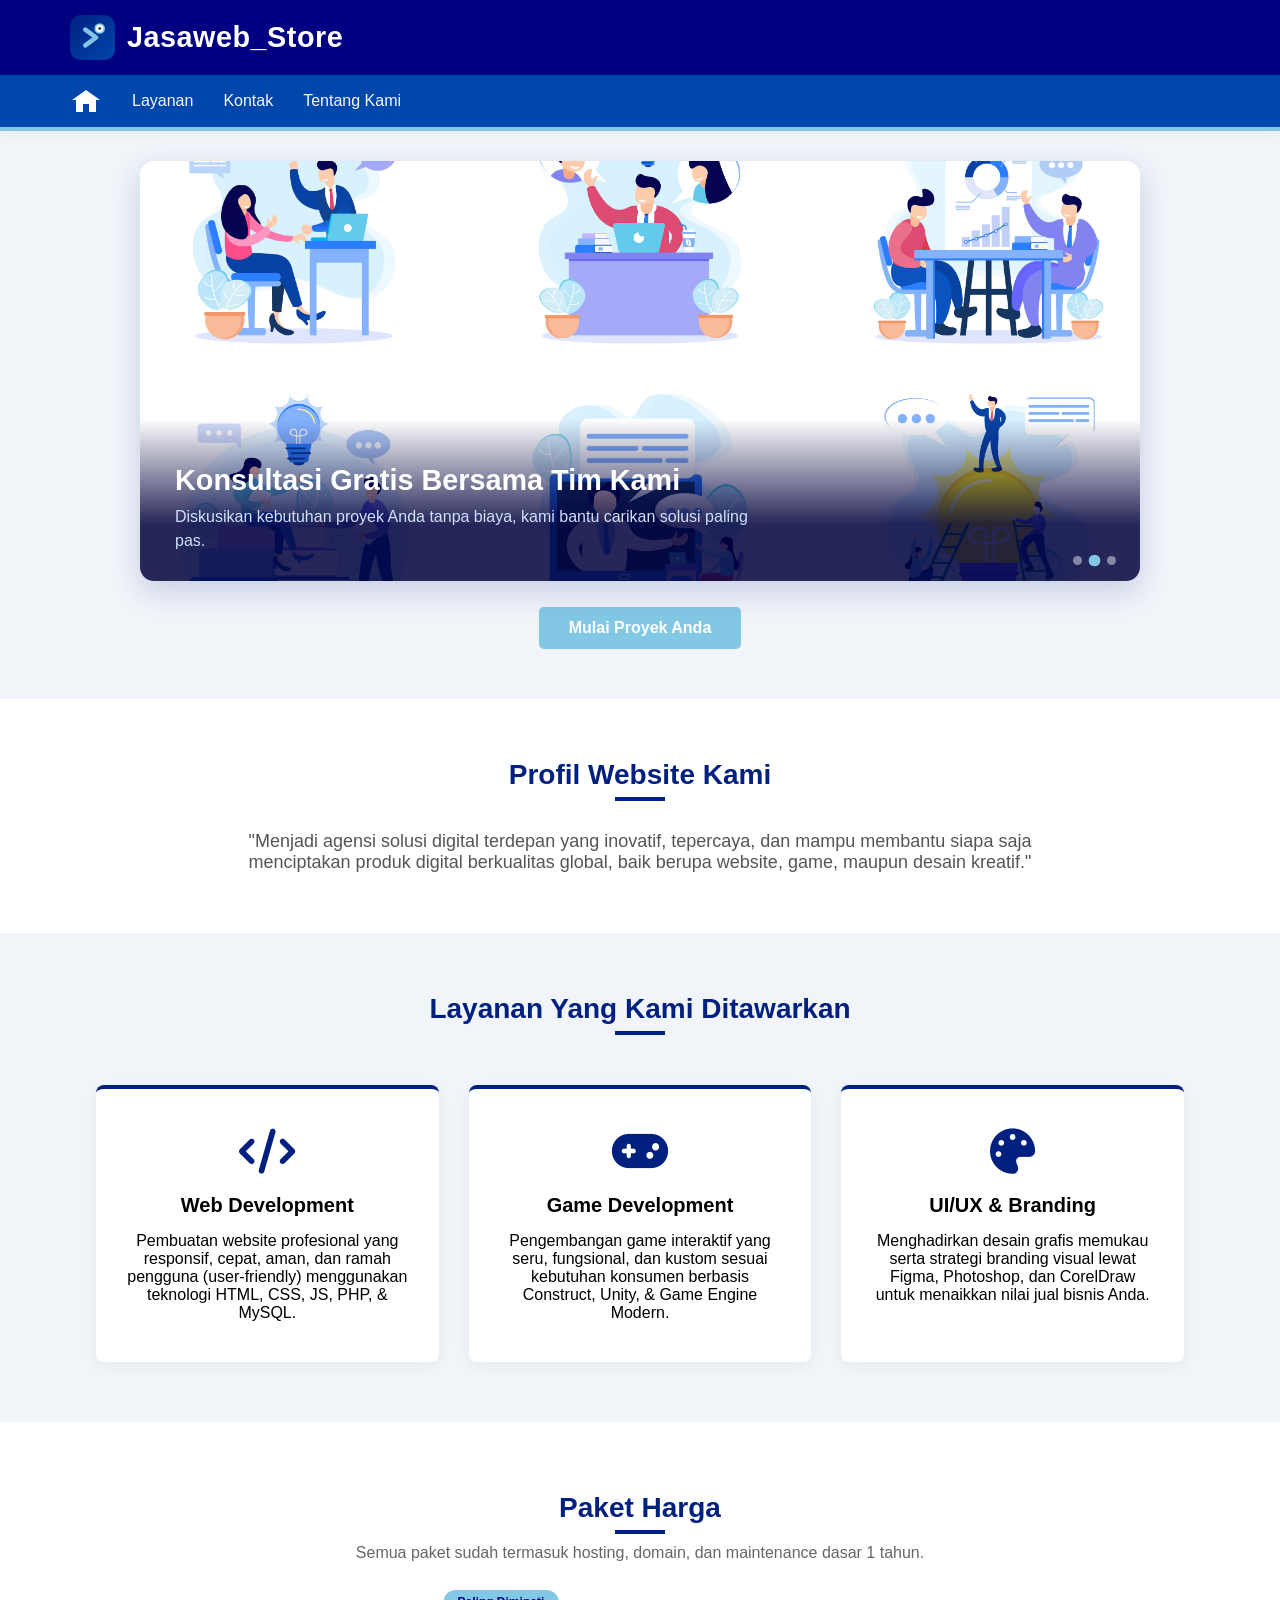
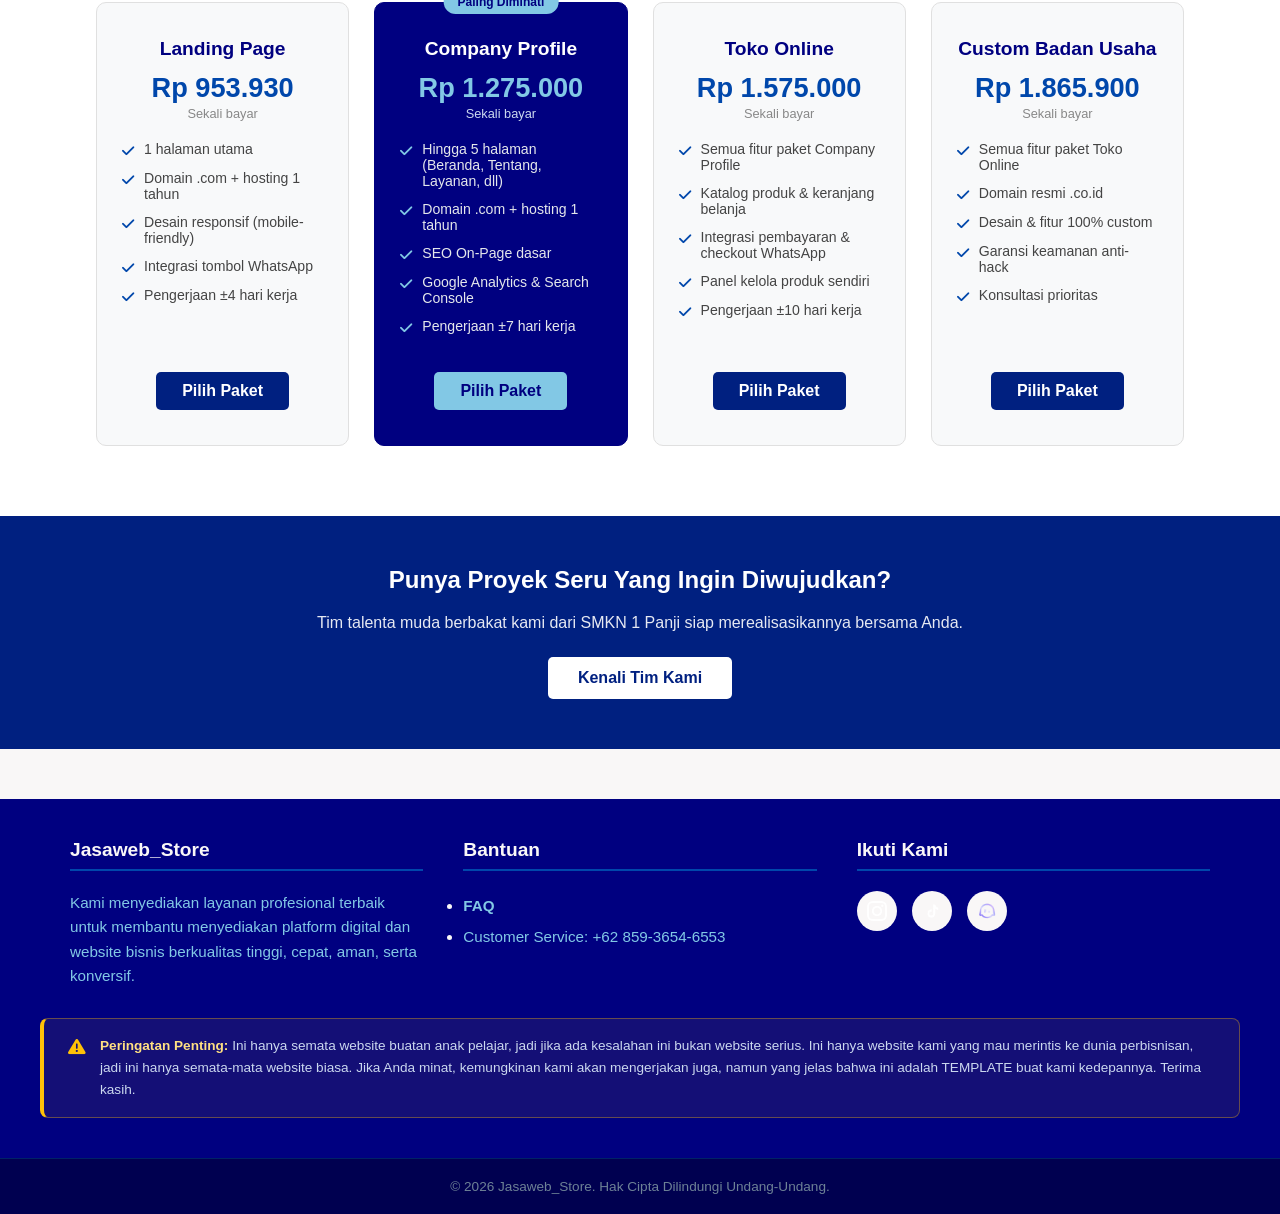
==== index.html @ 7215a92d "Update index.html" ====
<!DOCTYPE html>
<html lang="id">
<head>
    <meta charset="UTF-8">
    <meta name="viewport" content="width=device-width, initial-scale=1.0">
    <title>Jasaweb_Store - Solusi Digital Terdepan</title>
    <!-- Menggunakan Font Awesome untuk Icon Teknologi -->
    <link rel="stylesheet" href="https://cdnjs.cloudflare.com/ajax/libs/font-awesome/6.4.0/css/all.min.css">
    <link rel="stylesheet" href="style.css">
</head>

<body>

    <!-- Header & Navigasi -->
    <header>
      <nav class="navbar">
        <!-- Baris Atas: Logo dan Nama Brand -->
        <div class="brand">
            <!-- Ganti src sesuai dengan folder/nama file logomu, contoh: img/logo.png -->
            <img src="img/jasaweb_store_icon.svg" alt="Logo" class="brand-img">
            <span class="brand-title">Jasaweb_Store</span>
        </div>

        <!-- Baris Bawah: Menu Navigasi yang Bisa Dipencet -->
        <div class="nav-menu">
            <div class="nav-menu-container">
                <!-- Tombol Beranda Berbentuk Rumah (Bisa Diklik) -->
                <a href="index.html" class="home-logo" title="Beranda">
                    <div class="house-roof"></div>
                    <div class="house-body"></div>
                </a>
                
                <!-- Link Menu Navigasi -->
                <a href="layanan.html" class="nav-link">Layanan</a>
                <a href="kontak.html" class="nav-link">Kontak</a>
                <a href="tentang_kami.html" class="nav-link">Tentang Kami</a>
            </div>
        </div>
    </nav>
    </header>

    <!-- Hero Section: Slider Crossfade -->
    <section class="hs-section">
        <div class="hs-slider">
            <div class="hs-track">

                <div class="hs-slide active">
                    <img class="hs-illustration" src="img/website.png" alt="Ilustrasi Website Development" style="object-fit: cover;">
                    <div class="hs-caption">
                        <h1>Website Profesional & Kredibel</h1>
                        <p>Dibangun dengan HTML, CSS, JavaScript, PHP, dan MySQL — cepat, aman, dan siap bersaing.</p>
                    </div>
                </div>

                <div class="hs-slide">
                    <img class="hs-illustration" src="img/konsultan.png" alt="Ilustrasi website Development" style="object-fit: cover;">
                    <div class="hs-caption">
                        <h1>Konsultasi Gratis Bersama Tim Kami</h1>
                        <p>Diskusikan kebutuhan proyek Anda tanpa biaya, kami bantu carikan solusi paling pas.</p>
                    </div>
                </div>

                <div class="hs-slide">
                    <img class="hs-illustration" src="img/report.png" alt="Ilustrasi website Development" style="object-fit: cover;">
                    <div class="hs-caption">
                        <h1>Optimasi SEO & Tracking Pengunjung</h1>
                        <p>Website Anda lebih mudah ditemukan di Google, sekaligus terpantau lewat Google Analytics.</p>
                    </div>
                </div>

            </div>

            <div class="hs-dots">
                <span class="hs-dot active"></span>
                <span class="hs-dot"></span>
                <span class="hs-dot"></span>
            </div>
        </div>

        <a href="kontak.html" class="btn hs-cta">Mulai Proyek Anda</a>
    </section>

    <!-- Profil Singkat / Visi -->
    <section class="intro">
        <div class="container">
            <h2 class="section-title">Profil Website Kami</h2>
            <p style="max-width: 800px; margin: 0 auto; font-size: 18px; color: #555;">
                "Menjadi agensi solusi digital terdepan yang inovatif, tepercaya, dan mampu membantu siapa saja menciptakan produk digital berkualitas global, baik berupa website, game, maupun desain kreatif."
            </p>
        </div>
    </section>

    <!-- Layanan Kami -->
    <section class="services">
        <div class="container">
            <center><h2 class="section-title">Layanan Yang Kami Ditawarkan</h2></center>
            <div class="services-grid">
                <!-- Jasa Web -->
                <div class="service-card">
                    <i class="fa-solid fa-code"></i>
                    <h3>Web Development</h3>
                    <p>Pembuatan website profesional yang responsif, cepat, aman, dan ramah pengguna (user-friendly) menggunakan teknologi HTML, CSS, JS, PHP, & MySQL.</p>
                </div>
                <!-- Jasa Game -->
                <div class="service-card">
                    <i class="fa-solid fa-gamepad"></i>
                    <h3>Game Development</h3>
                    <p>Pengembangan game interaktif yang seru, fungsional, dan kustom sesuai kebutuhan konsumen berbasis Construct, Unity, & Game Engine Modern.</p>
                </div>
                <!-- Jasa Desain -->
                <div class="service-card">
                    <i class="fa-solid fa-palette"></i>
                    <h3>UI/UX & Branding</h3>
                    <p>Menghadirkan desain grafis memukau serta strategi branding visual lewat Figma, Photoshop, dan CorelDraw untuk menaikkan nilai jual bisnis Anda.</p>
                </div>
            </div>
        </div>
    </section>

    <!-- Paket Harga -->
    <section class="harga">
        <div class="container">
            <center><h2 class="section-title">Paket Harga</h2></center>
            <p class="harga-subtitle">Semua paket sudah termasuk hosting, domain, dan maintenance dasar 1 tahun.</p>

            <div class="harga-grid">

                <div class="harga-card">
                    <h3>Landing Page</h3>
                    <p class="harga-angka">Rp 953.930</p>
                    <p class="harga-ket">Sekali bayar</p>
                    <ul class="harga-fitur">
                        <li><i class="fa-solid fa-check"></i> 1 halaman utama</li>
                        <li><i class="fa-solid fa-check"></i> Domain .com + hosting 1 tahun</li>
                        <li><i class="fa-solid fa-check"></i> Desain responsif (mobile-friendly)</li>
                        <li><i class="fa-solid fa-check"></i> Integrasi tombol WhatsApp</li>
                        <li><i class="fa-solid fa-check"></i> Pengerjaan ±4 hari kerja</li>
                    </ul>
                    <a href="kontak.html" class="btn harga-btn">Pilih Paket</a>
                </div>

                <div class="harga-card harga-populer">
                    <span class="harga-badge">Paling Diminati</span>
                    <h3>Company Profile</h3>
                    <p class="harga-angka">Rp 1.275.000</p>
                    <p class="harga-ket">Sekali bayar</p>
                    <ul class="harga-fitur">
                        <li><i class="fa-solid fa-check"></i> Hingga 5 halaman (Beranda, Tentang, Layanan, dll)</li>
                        <li><i class="fa-solid fa-check"></i> Domain .com + hosting 1 tahun</li>
                        <li><i class="fa-solid fa-check"></i> SEO On-Page dasar</li>
                        <li><i class="fa-solid fa-check"></i> Google Analytics & Search Console</li>
                        <li><i class="fa-solid fa-check"></i> Pengerjaan ±7 hari kerja</li>
                    </ul>
                    <a href="kontak.html" class="btn harga-btn">Pilih Paket</a>
                </div>

                <div class="harga-card">
                    <h3>Toko Online</h3>
                    <p class="harga-angka">Rp 1.575.000</p>
                    <p class="harga-ket">Sekali bayar</p>
                    <ul class="harga-fitur">
                        <li><i class="fa-solid fa-check"></i> Semua fitur paket Company Profile</li>
                        <li><i class="fa-solid fa-check"></i> Katalog produk & keranjang belanja</li>
                        <li><i class="fa-solid fa-check"></i> Integrasi pembayaran & checkout WhatsApp</li>
                        <li><i class="fa-solid fa-check"></i> Panel kelola produk sendiri</li>
                        <li><i class="fa-solid fa-check"></i> Pengerjaan ±10 hari kerja</li>
                    </ul>
                    <a href="kontak.html" class="btn harga-btn">Pilih Paket</a>
                </div>

                <div class="harga-card">
                    <h3>Custom Badan Usaha</h3>
                    <p class="harga-angka">Rp 1.865.900</p>
                    <p class="harga-ket">Sekali bayar</p>
                    <ul class="harga-fitur">
                        <li><i class="fa-solid fa-check"></i> Semua fitur paket Toko Online</li>
                        <li><i class="fa-solid fa-check"></i> Domain resmi .co.id</li>
                        <li><i class="fa-solid fa-check"></i> Desain & fitur 100% custom</li>
                        <li><i class="fa-solid fa-check"></i> Garansi keamanan anti-hack</li>
                        <li><i class="fa-solid fa-check"></i> Konsultasi prioritas</li>
                    </ul>
                    <a href="kontak.html" class="btn harga-btn">Pilih Paket</a>
                </div>

            </div>
        </div>
    </section>

    <!-- CTA Section -->
    <section class="cta">
        <div class="container">
            <h2>Punya Proyek Seru Yang Ingin Diwujudkan?</h2>
            <p style="margin-bottom: 25px; opacity: 0.9;">Tim talenta muda berbakat kami dari SMKN 1 Panji siap merealisasikannya bersama Anda.</p>
            <a href="tentang_kami.html" class="btn">Kenali Tim Kami</a>
        </div>
    </section>

    <!-- Footer -->
    <footer id="kontak">
            <div class="footer-container">
                <div class="footer-box">
                    <h3>Jasaweb_Store</h3>
                    <p class="footer-desc">
                        Kami menyediakan layanan profesional terbaik untuk membantu menyediakan platform digital dan website bisnis berkualitas tinggi, cepat, aman, serta konversif.
                    </p>
                </div>

                <div class="footer-box">
                    <h3>Bantuan</h3>
                    <ul class="footer-links">
                        <li><a href="faq.html"><b>FAQ</b></a></li>
                        <li><a href="https://wa.me/6285936546553">Customer Service: +62 859-3654-6553</a></li>
                    </ul>
                </div>

                <div class="footer-box">
                    <h3>Ikuti Kami</h3>
                    <div class="footer-socials">
                        <a href="https://www.instagram.com/arista.maulana311/" target="_blank" rel="noopener" class="social-icon instagram"><img src="img/instagram.png" width="20" alt="Instagram"></a>
                        <a href="https://www.tiktok.com/@arista.032" target="_blank" rel="noopener" class="social-icon tiktok"><img src="img/tiktok.png" width="20" alt="TikTok"></a>
                        <a href="https://polybuzz.ai/su/XV21kIvupog" target="_blank" rel="noopener" class="social-icon pollybuzz"><img src="img/pollybuzz.png" width="20" alt="PollyBuzz"></a>
                    </div>
                </div>
            </div>

            <div class="disclaimer-box">
                <i class="fa-solid fa-triangle-exclamation"></i>
                <p><strong>Peringatan Penting:</strong> Ini hanya semata website buatan anak pelajar, jadi jika ada kesalahan ini bukan website serius. Ini hanya website kami yang mau merintis ke dunia perbisnisan, jadi ini hanya semata-mata website biasa. Jika Anda minat, kemungkinan kami akan mengerjakan juga, namun yang jelas bahwa ini adalah TEMPLATE buat kami kedepannya. Terima kasih.</p>
            </div>
 
            <div class="footer-bottom">
                <p>&copy; 2026 Jasaweb_Store. Hak Cipta Dilindungi Undang-Undang.</p>
            </div>
    </footer>

    <script>
        // Hero slider crossfade otomatis
        const hsSlides = document.querySelectorAll('.hs-slide');
        const hsDots = document.querySelectorAll('.hs-dot');
        let hsCurrent = 0;
        const hsInterval = 4000;
 
        function hsGoTo(index) {
            hsSlides[hsCurrent].classList.remove('active');
            hsDots[hsCurrent].classList.remove('active');
            hsCurrent = index;
            hsSlides[hsCurrent].classList.add('active');
            hsDots[hsCurrent].classList.add('active');
        }
 
        function hsNext() {
            const next = (hsCurrent + 1) % hsSlides.length;
            hsGoTo(next);
        }
 
        if (hsSlides.length > 0) {
            setInterval(hsNext, hsInterval);
 
            hsDots.forEach((dot, i) => {
                dot.addEventListener('click', () => hsGoTo(i));
            });
        }
    </script>
 
</body>
</html>
---- style.css ----
.hero {
              background: linear-gradient(135deg, #002080 0%, #0040ff 100%);
              color: white;
              padding: 100px 0;
              text-align: center;
          }

/* =============================
   HERO SLIDER CROSSFADE (index.html)
   ============================= */

.hs-section {
    background-color: #f1f4f9;
    padding: 30px 20px 50px 20px;
    text-align: center;
}

.hs-slider {
    position: relative;
    max-width: 1000px;
    margin: 0 auto;
    border-radius: 14px;
    overflow: hidden;
    box-shadow: 0 10px 30px rgba(0, 32, 128, 0.18);
}

.hs-track {
    position: relative;
    width: 100%;
    height: 420px;
}

.hs-slide {
    position: absolute;
    top: 0; left: 0;
    width: 100%; height: 100%;
    opacity: 0;
    transition: opacity 0.9s ease-in-out;
}

.hs-slide.active {
    opacity: 1;
    z-index: 2;
}

.hs-illustration {
    width: 100%;
    height: 100%;
    display: block;
}

.hs-caption {
    position: absolute;
    bottom: 0; left: 0;
    width: 100%;
    box-sizing: border-box;
    padding: 45px 35px 28px 35px;
    text-align: left;
    background: linear-gradient(transparent, rgba(0, 0, 60, 0.85) 65%);
}

.hs-caption h1,
.hs-caption .hs-title {
    font-size: 1.8rem;
    color: #ffffff;
    margin-bottom: 8px;
    font-weight: 700;
}

.hs-caption p {
    font-size: 1rem;
    color: #cfe0fb;
    max-width: 600px;
    line-height: 1.5;
}

.hs-dots {
    position: absolute;
    bottom: 16px;
    right: 24px;
    display: flex;
    gap: 8px;
    z-index: 3;
}

.hs-dot {
    width: 9px;
    height: 9px;
    border-radius: 50%;
    background: rgba(255,255,255,0.45);
    transition: background 0.3s ease, transform 0.3s ease;
}

.hs-dot.active {
    background: #82C8E5;
    transform: scale(1.3);
}

.hs-cta {
    display: inline-block;
    margin-top: 26px;
}

@media (max-width: 700px) {
    .hs-track { height: 340px; }
    .hs-caption h1 { font-size: 1.4rem; }
    .hs-caption p { font-size: 0.88rem; }
}

          .hero-content {
              width: 70%;
              margin: auto;
          }

          .hero h1 {
              font-size: 42px;
              margin-bottom: 20px;
          }

          .hero p {
              font-size: 18px;
              margin-bottom: 30px;
              opacity: 0.9;
          }

          .btn {
              display: inline-block;
              background-color: #82C8E5;
              color: #ffffff;
              padding: 12px 30px;
              text-decoration: none;
              font-weight: bold;
              border-radius: 5px;
              transition: transform 0.3s, background-color 0.3s;
          }

          .btn:hover {
              transform: translateY(-3px);
              background-color: #002080;
          }

          .intro {
              padding: 60px 0;
              text-align: center;
              background-color: white;
          }

          .container {
              width: 85%;
              margin: auto;
          }

          .section-title {
              font-size: 28px;
              color: #002080;
              margin-bottom: 40px;
              position: relative;
              display: inline-block;
          }

          .section-title::after {
              content: '';
              width: 50px;
              height: 4px;
              background-color: #002080;
              position: absolute;
              bottom: -10px;
              left: 50%;
              transform: translateX(-50%);
          }

          /* Services Section */
          .services {
              padding: 60px 0;
              background-color: #f1f4f9;
          }

          .services-grid {
              display: grid;
              grid-template-columns: repeat(auto-fit, minmax(280px, 1fr));
              gap: 30px;
              margin-top: 20px;
          }

          .service-card {
              background: white;
              padding: 40px 30px;
              border-radius: 8px;
              text-align: center;
              box-shadow: 0 4px 15px rgba(0,0,0,0.05);
              transition: transform 0.3s;
              border-top: 4px solid #002080;
          }

          .service-card:hover {
              transform: translateY(-10px);
          }

          .service-card i {
              font-size: 45px;
              color: #002080;
              margin-bottom: 20px;
          }

          .service-card h3 {
              margin-bottom: 15px;
              font-size: 20px;
          }

          /* CTA Section */
          .cta {
              background-color: #002080;
              color: white;
              padding: 50px 0;
              text-align: center;
          }

          .cta h2 {
              margin-bottom: 20px;
          }

          .cta .btn {
              background-color: white;
              color: #002080;
          }

          .cta .btn:hover {
              background-color: #f1f4f9;
          }






















* {
  margin: 0;
  padding: 0;
  box-sizing: border-box;
  font-family: 'Segoe UI', Tahoma, Geneva, Verdana, sans-serif;
}

body {
  background-color: #F9F7F7; 
  min-height: 100vh;
}

.navbar {
  display: flex;
  flex-direction: column; 
  background-color: #000080; /* UBAH: Jadi Navy Blue */
  box-shadow: 0 2px 10px rgba(0, 0, 0, 0.05);
  position: sticky;
  top: 0;
  z-index: 1000;
  width: 100%;
}

.brand {
  display: flex;
  align-items: center;
  gap: 12px;
  max-width: 1200px;              
  width: 100%;
  margin: 0 auto;                
  padding: 15px 30px;            
}

.brand-img {
  width: 45px;
  height: 45px;
  object-fit: cover;
  border-radius: 8px;
}

.brand-title {
  font-size: 1.8rem;
  color: white;
  font-weight: 700;
  letter-spacing: 0.5px;
}

.nav-menu {
  background-color: #0047AB; /* UBAH: Jadi Royal Blue */
  display: flex;
  align-items: center;
  border-bottom: 4px solid #82C8E5; /* UBAH: Jadi Sky Blue */
  width: 100%;
}

.nav-menu-container {
  display: flex;
  align-items: center;
  gap: 30px;
  max-width: 1200px;   
  width: 100%;
  margin: 0 auto;      
  padding: 10px 30px;
}

.nav-link {
  text-decoration: none;
  color: #F9F7F7;
  font-weight: 500;
  font-size: 1rem;
  transition: transform 0.2s ease;
}

.nav-link:hover {
  transform: scale(1.1);
}

.home-logo {
  display: flex;
  flex-direction: column;
  align-items: center;
  justify-content: center;
  width: 32px;
  height: 32px;
  text-decoration: none;
  transition: transform 0.2s ease;
}

.home-logo:hover {
  transform: scale(1.1);
}

.house-roof {
  width: 0;
  height: 0;
  border-left: 14px solid transparent;
  border-right: 14px solid transparent;
  border-bottom: 10px solid white;
  transition: border-bottom-color 0.3s ease;
}

.house-body {
  width: 20px;
  height: 12px;
  background-color: white;
  position: relative;
  transition: background-color 0.3s ease;
}

.house-body::after {
  content: "";
  position: absolute;
  bottom: 0;
  left: 7px;
  width: 6px;
  height: 8px;
  background-color: #0047AB; /* UBAH: Menyesuaikan warna menu background */
}

footer {
  background-color: #000080; /* UBAH: Jadi Navy Blue */
  color: #F9F7F7;
  padding: 40px 0 0 0;
  margin-top: 50px; 
  width: 100%;
}

.footer-container {
  max-width: 1200px;
  margin: 0 auto;
  padding: 0 30px;
  display: flex;
  flex-wrap: wrap; 
  gap: 40px;
  justify-content: space-between;
}

.footer-box {
  flex: 1;
  min-width: 250px;
}

.footer-box h3 {
  font-size: 1.2rem;
  margin-bottom: 20px;
  color: #F9F7F7;
  border-bottom: 2px solid #0047AB; /* UBAH: Jadi Royal Blue */
  padding-bottom: 8px;
}

.footer-desc {
  font-size: 0.95rem;
  color: #82C8E5; /* UBAH: Jadi Sky Blue agar cerah di atas background gelap */
  line-height: 1.6;
}

.footer-links a {
  color: #82C8E5; /* UBAH: Jadi Sky Blue */
  text-decoration: none;
  font-size: 0.95rem;
  line-height: 2;
  transition: color 0.3s ease;
}

.footer-links a:hover {
  color: white;
  text-decoration: underline;
}

.footer-socials {
  display: flex;
  gap: 15px;      
  margin-top: 15px;
}

.social-icon {
  display: flex;
  align-items: center;
  justify-content: center;
  width: 40px;
  height: 40px;
  background-color: #F9F7F7; 
  border-radius: 50%;       
  transition: all 0.3s ease; 
}

.social-icon.instagram:hover {
  background: radial-gradient(circle at 30% 107%, #fdf497 0%, #fdf497 5%, #fd5949 45%,#d6249f 60%,#285AEB 90%);
  transform: translateY(-5px); 
}

.social-icon.tiktok:hover {
  background-color: #000000;
  transform: translateY(-5px);
}

.social-icon.pollybuzz:hover {
  background: linear-gradient(135deg, #451863 0%, #B7A8F5 100%);
  transform: translateY(-5px);
}

.disclaimer-box {
    max-width: 1200px;
    margin: 30px auto 0 auto;
    padding: 16px 24px;
    display: flex;
    align-items: flex-start;
    gap: 14px;
    background-color: rgba(255, 193, 7, 0.08);
    border: 1px solid rgba(255, 193, 7, 0.35);
    border-left: 4px solid #ffc107;
    border-radius: 8px;
}

.disclaimer-box i {
    color: #ffc107;
    font-size: 1.1rem;
    margin-top: 3px;
    flex-shrink: 0;
}

.disclaimer-box p {
    font-size: 0.85rem;
    line-height: 1.6;
    color: #cbd8ef;
    margin: 0;
}

.disclaimer-box strong {
    color: #ffe082;
}

.footer-bottom {
  background-color: #000050; /* UBAH: Dibuat navy yang jauh lebih pekat */
  text-align: center;
  padding: 20px 0;
  margin-top: 40px;
  border-top: 1px solid #002266;
}

.footer-bottom p {
  font-size: 0.85rem;
  color: #6D8196; /* UBAH: Jadi Slate Blue yang kalem */
}

/* Style struktur konten halaman */
.container-tentang {
    max-width: 800px;
    margin: 40px auto;
    padding: 0 20px;
    color: #000000;
    line-height: 1.6;
    font-family: sans-serif;
}

/* Bikin judul h1 kamu otomatis di tengah */
.judul-tengah {
    text-align: center;
    color: #000000; /* Tetap hitam atau bisa ganti #000080 biar senada */
    font-size: 2rem;
    margin-bottom: 10px;
}

.sub-intro {
    text-align: center;
    font-size: 1.1rem;
    color: #666;
    margin-bottom: 20px;
}

.pembatas {
    border: 0;
    height: 1px;
    background: #ccc;
    margin: 30px 0;
}

.seksi-tentang {
    margin-bottom: 35px;
}

.seksi-tentang h2 {
    color: #000080; /* UBAH: Jadi Navy Blue */
    margin-bottom: 15px;
    font-size: 1.5rem;
    border-left: 4px solid #0047AB; /* UBAH: Jadi Royal Blue */
    padding-left: 10px;
}

.seksi-tentang h3 {
    margin: 15px 0 5px 0;
    color: #444;
    font-size: 1.2rem;
}

.seksi-tentang ul {
    padding-left: 20px;
    margin-top: 10px;
}

.seksi-tentang li {
    margin-bottom: 8px;
}

.kartu-developer {
    background-color: rgba(130, 200, 229, 0.15); /* UBAH: Pakai Sky Blue dengan opasitas tipis agar background kartu terlihat soft blue */
    padding: 15px;
    border-radius: 8px;
    margin-top: 15px;
    border: 1px solid #82C8E5; /* UBAH: Border pakai warna Sky Blue */
    transition: transform 0.3s ease, box-shadow 0.3s ease;
}

.kartu-developer h3 {
    margin: 0 0 5px 0;
    color: #000080; /* UBAH: Jadi Navy Blue */
}

.kartu-developer p {
    color: #000000;
    font-size: 0.95rem;
    font-weight: 600;
}

.icon-whatsaap {
    width: 20px;       
    height: 20px;         
    object-fit: contain;
    vertical-align: middle; 
    margin-right: 10px;  
}

----------------------------------------

.sub-teknologi {
    margin-bottom: 25px;
    color: #555;
}

.kontainer-tech {
    display: flex;
    gap: 20px;
    justify-content: space-between;
    flex-wrap: wrap; 
    margin-top: 15px;
}

.kartu-tech {
    flex: 1;
    min-width: 200px;
    background-color: #f8f9fa; 
    padding: 25px 20px;
    border-radius: 8px;
    text-align: center;
    border: 1px solid #e0e0e0;
    transition: all 0.3s ease;
}

.kartu-tech:hover {
    transform: translateY(-5px);
    box-shadow: 0 8px 15px rgba(0, 0, 0, 0.1);
    border-color: #0047AB; /* UBAH: Border hover jadi Royal Blue */
}

.ikon-tech {
    font-size: 2.5rem;
    color: #0047AB; /* UBAH: Jadi Royal Blue */
    margin-bottom: 15px;
}

.kartu-tech h3 {
    font-size: 1.2rem;
    margin-bottom: 10px;
    color: #000080; /* UBAH: Jadi Navy Blue */
}

.kartu-tech p {
    font-size: 0.95rem;
    color: #000000; 
    font-weight: 600; 
}

/* Styling Wrapper Utama */
.slider-wrapper-mulus {
    overflow: hidden;
    white-space: nowrap;
    position: relative;
    width: 100%;
    padding: 15px 0;
}

/* Jalur gerak kartu */
.track-slider-mulus {
    display: flex;
    width: max-content;
    gap: 20px;
    animation: putarMulus 25s linear infinite;
}

/* Kartu Slide */
.kartu-slide-mulus {
    width: 320px;
    height: 220px;
    background-size: cover;
    background-position: center;
    border-radius: 8px;
    display: flex;
    align-items: flex-end;
    box-sizing: border-box;
    flex-shrink: 0; 
}

/* Efek saat mouse ditaruh di atas kartu */
.slider-wrapper-mulus:hover .track-slider-mulus {
    animation-play-state: paused;
}

.isi-slide {
    padding: 20px;
    color: #ffffff;
    text-align: left;
    /* UBAH: Gradasi linear pakai basis warna Navy Blue (#000080) */
    background: linear-gradient(transparent, rgba(0, 0, 128, 0.95)); 
    width: 100%;
    border-radius: 0 0 8px 8px;
    white-space: normal; 
}

.isi-slide h3 {
    font-size: 1.3rem;
    margin-bottom: 5px;
    font-weight: 700;
    color: #ffffff !important; 
    text-shadow: 1px 1px 3px rgba(0, 0, 0, 0.8); 
}

.isi-slide p {
    font-size: 0.85rem;
    line-height: 1.4;
    color: #e4e7eb;
}

/* KEYFRAMES */
@keyframes putarMulus {
    0% {
        transform: translateX(0);
    }
    100% {
        transform: translateX(calc(-50% - 10px)); 
    }
}

/* =============================
   PAKET HARGA (index.html)
   ============================= */

.harga {
    padding: 70px 0;
    background-color: white;
}

.harga-subtitle {
    text-align: center;
    color: #666;
    margin-top: -20px;
    margin-bottom: 40px;
    font-size: 1rem;
}

.harga-grid {
    display: grid;
    grid-template-columns: repeat(auto-fit, minmax(250px, 1fr));
    gap: 25px;
}

.harga-card {
    position: relative;
    background: #f8f9fa;
    border: 1px solid #e0e0e0;
    border-radius: 10px;
    padding: 35px 25px;
    text-align: center;
    display: flex;
    flex-direction: column;
    transition: transform 0.3s ease, box-shadow 0.3s ease;
}

.harga-card:hover {
    transform: translateY(-8px);
    box-shadow: 0 10px 25px rgba(0,0,0,0.1);
}

.harga-populer {
    background: #000080;
    border-color: #000080;
    color: white;
}

.harga-badge {
    position: absolute;
    top: -13px;
    left: 50%;
    transform: translateX(-50%);
    background: #82C8E5;
    color: #000080;
    font-size: 0.75rem;
    font-weight: 700;
    padding: 5px 14px;
    border-radius: 20px;
    white-space: nowrap;
}

.harga-card h3 {
    font-size: 1.2rem;
    color: #000080;
    margin-bottom: 12px;
}

.harga-populer h3 {
    color: white;
}

.harga-angka {
    font-size: 1.7rem;
    font-weight: 800;
    color: #0047AB;
    margin-bottom: 2px;
}

.harga-populer .harga-angka {
    color: #82C8E5;
}

.harga-ket {
    font-size: 0.8rem;
    color: #888;
    margin-bottom: 20px;
}

.harga-populer .harga-ket {
    color: #cbd8ef;
}

.harga-fitur {
    list-style: none;
    padding: 0;
    margin: 0 0 25px 0;
    text-align: left;
    flex-grow: 1;
}

.harga-fitur li {
    display: flex;
    align-items: flex-start;
    gap: 10px;
    margin-bottom: 12px;
    font-size: 0.88rem;
    color: #444;
}

.harga-populer .harga-fitur li {
    color: #e4e7eb;
}

.harga-fitur li i {
    color: #0047AB;
    margin-top: 3px;
    flex-shrink: 0;
}

.harga-populer .harga-fitur li i {
    color: #82C8E5;
}

.harga-btn {
    background-color: #002080;
    align-self: center;
    padding: 10px 26px;
}

.harga-populer .harga-btn {
    background-color: #82C8E5;
    color: #000080;
}

.harga-populer .harga-btn:hover {
    background-color: white;
}

/* =============================
   HALAMAN KONTAK (kontak.html)
   ============================= */

.hero-kontak {
    padding: 70px 0;
}

.kontak-section {
    padding: 70px 0;
    background-color: white;
}

.kontak-grid {
    display: grid;
    grid-template-columns: 1fr 1fr;
    gap: 50px;
    align-items: start;
}

.kontak-info h2,
.kontak-form-wrap h2 {
    color: #000080;
    font-size: 1.5rem;
    margin-bottom: 20px;
    border-left: 4px solid #0047AB;
    padding-left: 10px;
}

.info-item {
    display: flex;
    gap: 16px;
    margin-bottom: 22px;
}

.info-icon {
    flex-shrink: 0;
    width: 46px;
    height: 46px;
    border-radius: 50%;
    background: linear-gradient(135deg, #002080 0%, #0047AB 100%);
    color: #82C8E5;
    display: flex;
    align-items: center;
    justify-content: center;
    font-size: 18px;
}

.info-item h4 {
    color: #000080;
    font-size: 1rem;
    margin-bottom: 4px;
}

.info-item p {
    color: #444;
    font-size: 0.95rem;
    line-height: 1.5;
}

.info-item a {
    color: #0047AB;
    text-decoration: none;
    font-weight: 600;
}

.info-item a:hover {
    text-decoration: underline;
}

.map-wrap {
    border-radius: 8px;
    overflow: hidden;
    box-shadow: 0 4px 15px rgba(0,0,0,0.08);
    margin-top: 10px;
}

.form-desc {
    color: #666;
    font-size: 0.9rem;
    margin-bottom: 20px;
}

.kontak-form {
    display: flex;
    flex-direction: column;
}

.kontak-form label {
    font-size: 0.85rem;
    font-weight: 600;
    color: #000080;
    margin-bottom: 6px;
    margin-top: 14px;
}

.kontak-form label:first-child {
    margin-top: 0;
}

.kontak-form input,
.kontak-form textarea {
    border: 1px solid #d9d9d9;
    border-radius: 6px;
    padding: 12px 14px;
    font-size: 0.95rem;
    font-family: inherit;
    resize: vertical;
    transition: border-color 0.2s ease;
}

.kontak-form input:focus,
.kontak-form textarea:focus {
    outline: none;
    border-color: #0047AB;
}

.btn-form {
    margin-top: 22px;
    border: none;
    cursor: pointer;
    background-color: #002080;
    align-self: flex-start;
}

.btn-form:hover {
    transform: translateY(-3px);
    background-color: #0047AB;
}

@media (max-width: 800px) {
    .kontak-grid {
        grid-template-columns: 1fr;
    }
}

/* =============================
   HALAMAN LAYANAN (layanan.html)
   ============================= */

.hero-layanan {
    padding: 70px 0;
}

.layanan-detail {
    padding: 70px 0;
    background-color: white;
}

.layanan-item {
    display: flex;
    align-items: center;
    gap: 50px;
    max-width: 1000px;
    margin: 0 auto 70px auto;
    padding: 0 20px;
}

.layanan-item:last-child {
    margin-bottom: 0;
}

.layanan-reverse {
    flex-direction: row-reverse;
}

.layanan-icon-wrap {
    flex-shrink: 0;
    width: 130px;
    height: 130px;
    border-radius: 50%;
    background: linear-gradient(135deg, #002080 0%, #0047AB 100%);
    display: flex;
    align-items: center;
    justify-content: center;
}

.layanan-icon-wrap i {
    font-size: 50px;
    color: #82C8E5;
}

.layanan-text {
    flex: 1;
}

.layanan-eyebrow {
    display: inline-block;
    font-size: 0.8rem;
    font-weight: 700;
    letter-spacing: 1px;
    text-transform: uppercase;
    color: #0047AB;
    margin-bottom: 8px;
}

.layanan-text h2 {
    color: #000080;
    font-size: 1.7rem;
    margin-bottom: 12px;
}

.layanan-text p {
    color: #444;
    margin-bottom: 18px;
    line-height: 1.6;
}

.layanan-list {
    list-style: none;
    padding: 0;
    margin: 0;
}

.layanan-list li {
    display: flex;
    align-items: center;
    gap: 10px;
    margin-bottom: 10px;
    color: #333;
    font-size: 0.95rem;
}

.layanan-list li i {
    color: #0047AB;
    font-size: 0.85rem;
}

/* Alur Kerja */
.alur-kerja {
    padding: 60px 0;
    background-color: #f1f4f9;
}

.alur-grid {
    display: grid;
    grid-template-columns: repeat(auto-fit, minmax(220px, 1fr));
    gap: 25px;
    margin-top: 30px;
}

.alur-step {
    background: white;
    padding: 30px 20px;
    border-radius: 8px;
    text-align: center;
    box-shadow: 0 4px 15px rgba(0,0,0,0.05);
    position: relative;
}

.alur-num {
    display: inline-block;
    font-size: 1.6rem;
    font-weight: 800;
    color: #82C8E5;
    margin-bottom: 10px;
}

.alur-step h3 {
    color: #000080;
    font-size: 1.1rem;
    margin-bottom: 8px;
}

.alur-step p {
    color: #555;
    font-size: 0.9rem;
    line-height: 1.5;
}

/* Responsif untuk layar kecil */
@media (max-width: 700px) {
    .layanan-item,
    .layanan-reverse {
        flex-direction: column;
        text-align: center;
    }

    .layanan-list li {
        justify-content: center;
    }
}
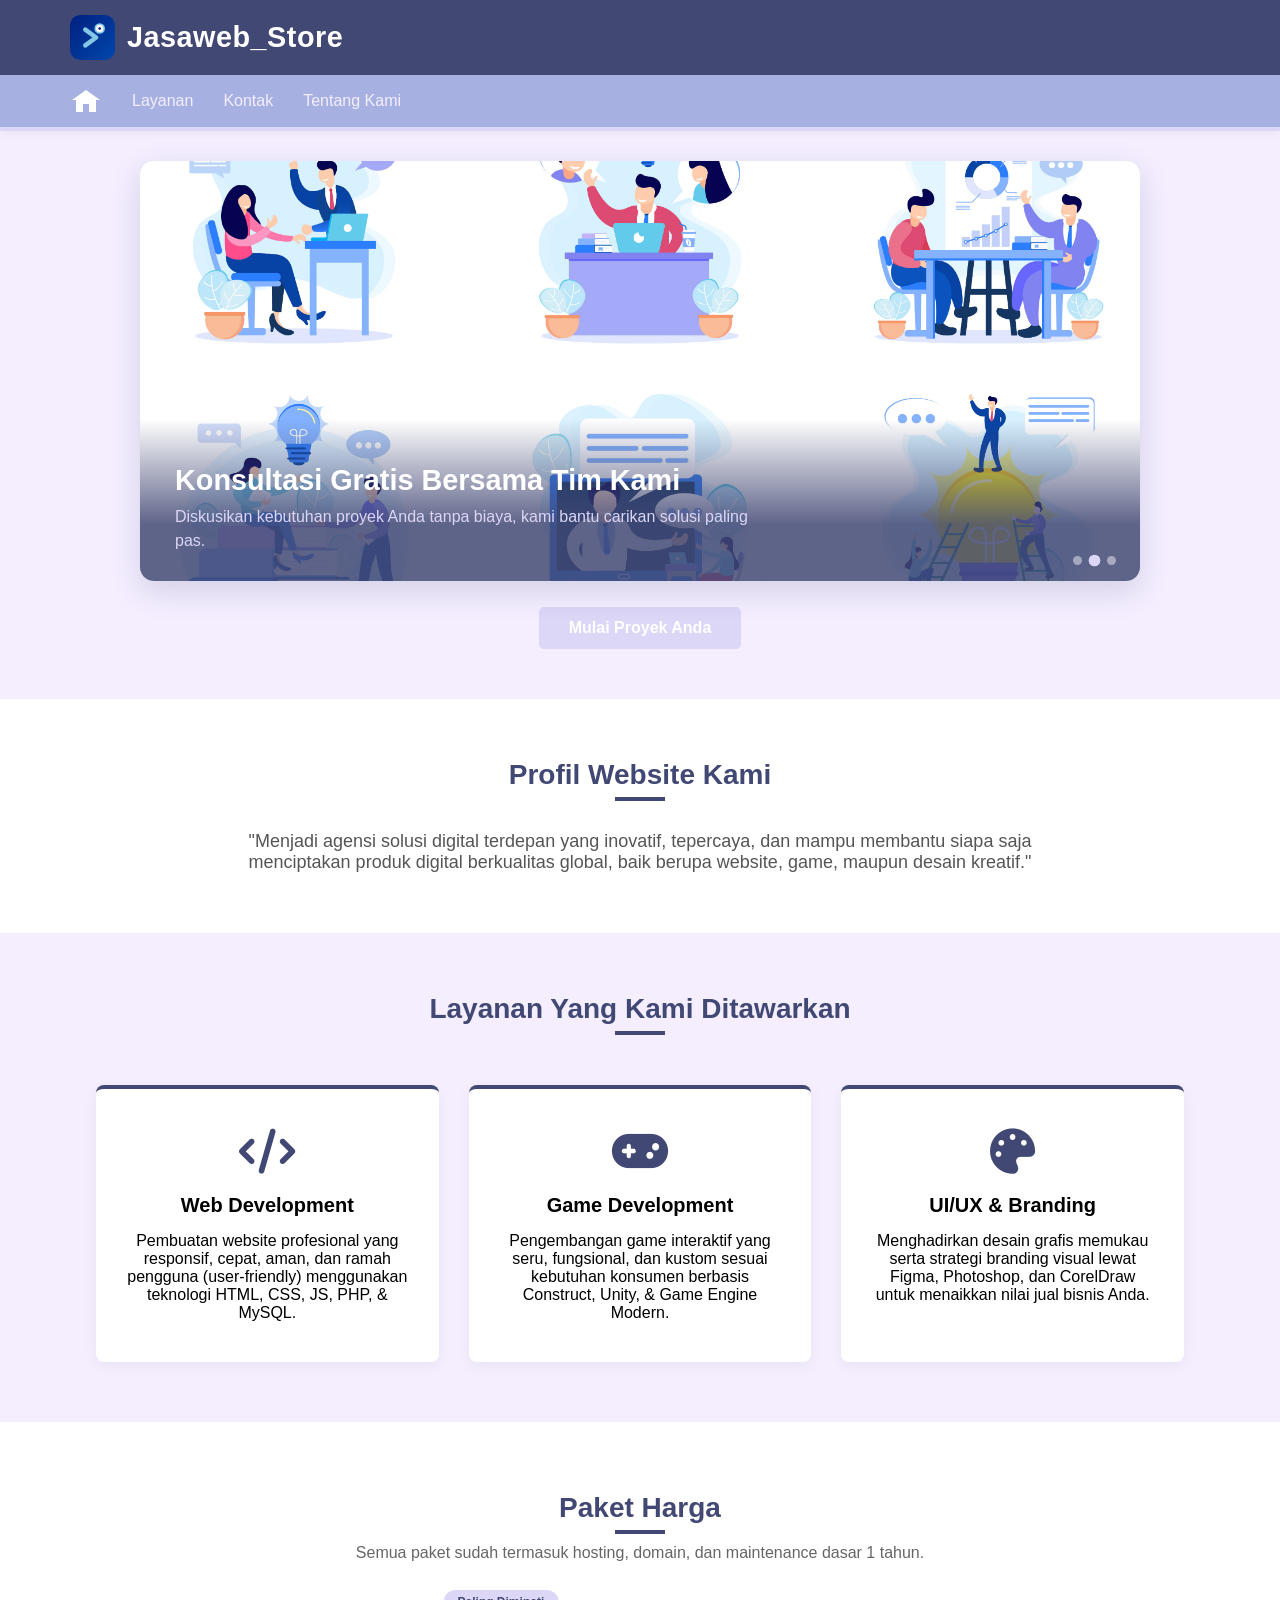
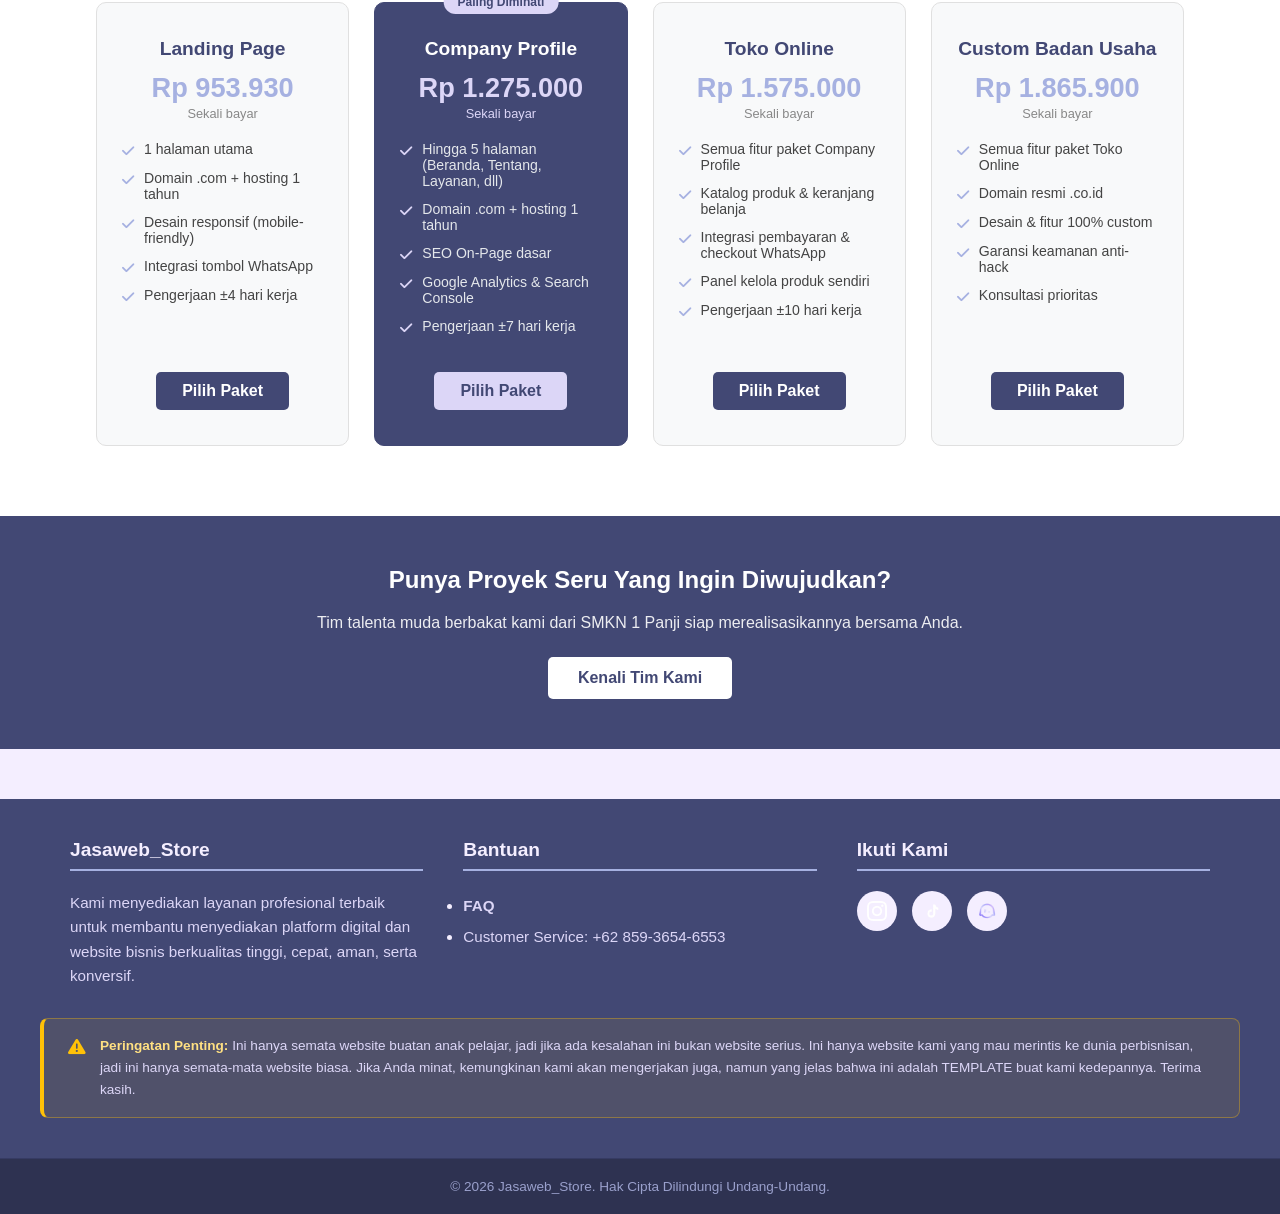
==== commit b838c803: "Update index.html" ====
--- a/index.html
+++ b/index.html
@@ -261,6 +261,5 @@
             });
         }
     </script>
- 
 </body>
 </html>
--- a/style.css
+++ b/style.css
@@ -1,5 +1,5 @@
 .hero {
-              background: linear-gradient(135deg, #002080 0%, #0040ff 100%);
+              background: linear-gradient(135deg, #424874 0%, #A6B1E1 100%);
               color: white;
               padding: 100px 0;
               text-align: center;
@@ -10,7 +10,7 @@
    ============================= */
 
 .hs-section {
-    background-color: #f1f4f9;
+    background-color: #F4EEFF;
     padding: 30px 20px 50px 20px;
     text-align: center;
 }
@@ -21,7 +21,7 @@
     margin: 0 auto;
     border-radius: 14px;
     overflow: hidden;
-    box-shadow: 0 10px 30px rgba(0, 32, 128, 0.18);
+    box-shadow: 0 10px 30px rgba(66, 72, 116, 0.18);
 }
 
 .hs-track {
@@ -56,7 +56,7 @@
     box-sizing: border-box;
     padding: 45px 35px 28px 35px;
     text-align: left;
-    background: linear-gradient(transparent, rgba(0, 0, 60, 0.85) 65%);
+    background: linear-gradient(transparent, rgba(66, 72, 116, 0.85) 65%);
 }
 
 .hs-caption h1,
@@ -69,7 +69,7 @@
 
 .hs-caption p {
     font-size: 1rem;
-    color: #cfe0fb;
+    color: #DCD6F7;
     max-width: 600px;
     line-height: 1.5;
 }
@@ -92,7 +92,7 @@
 }
 
 .hs-dot.active {
-    background: #82C8E5;
+    background: #DCD6F7;
     transform: scale(1.3);
 }
 
@@ -125,7 +125,7 @@
 
           .btn {
               display: inline-block;
-              background-color: #82C8E5;
+              background-color: #DCD6F7;
               color: #ffffff;
               padding: 12px 30px;
               text-decoration: none;
@@ -136,7 +136,7 @@
 
           .btn:hover {
               transform: translateY(-3px);
-              background-color: #002080;
+              background-color: #424874;
           }
 
           .intro {
@@ -152,7 +152,7 @@
 
           .section-title {
               font-size: 28px;
-              color: #002080;
+              color: #424874;
               margin-bottom: 40px;
               position: relative;
               display: inline-block;
@@ -162,7 +162,7 @@
               content: '';
               width: 50px;
               height: 4px;
-              background-color: #002080;
+              background-color: #424874;
               position: absolute;
               bottom: -10px;
               left: 50%;
@@ -172,7 +172,7 @@
           /* Services Section */
           .services {
               padding: 60px 0;
-              background-color: #f1f4f9;
+              background-color: #F4EEFF;
           }
 
           .services-grid {
@@ -189,7 +189,7 @@
               text-align: center;
               box-shadow: 0 4px 15px rgba(0,0,0,0.05);
               transition: transform 0.3s;
-              border-top: 4px solid #002080;
+              border-top: 4px solid #424874;
           }
 
           .service-card:hover {
@@ -198,7 +198,7 @@
 
           .service-card i {
               font-size: 45px;
-              color: #002080;
+              color: #424874;
               margin-bottom: 20px;
           }
 
@@ -209,7 +209,7 @@
 
           /* CTA Section */
           .cta {
-              background-color: #002080;
+              background-color: #424874;
               color: white;
               padding: 50px 0;
               text-align: center;
@@ -221,11 +221,11 @@
 
           .cta .btn {
               background-color: white;
-              color: #002080;
+              color: #424874;
           }
 
           .cta .btn:hover {
-              background-color: #f1f4f9;
+              background-color: #F4EEFF;
           }
 
 
@@ -257,14 +257,14 @@
 }
 
 body {
-  background-color: #F9F7F7; 
+  background-color: #F4EEFF; 
   min-height: 100vh;
 }
 
 .navbar {
   display: flex;
   flex-direction: column; 
-  background-color: #000080; /* UBAH: Jadi Navy Blue */
+  background-color: #424874; /* UBAH: Jadi Navy Blue */
   box-shadow: 0 2px 10px rgba(0, 0, 0, 0.05);
   position: sticky;
   top: 0;
@@ -297,10 +297,10 @@
 }
 
 .nav-menu {
-  background-color: #0047AB; /* UBAH: Jadi Royal Blue */
+  background-color: #A6B1E1; /* UBAH: Jadi Royal Blue */
   display: flex;
   align-items: center;
-  border-bottom: 4px solid #82C8E5; /* UBAH: Jadi Sky Blue */
+  border-bottom: 4px solid #DCD6F7; /* UBAH: Jadi Sky Blue */
   width: 100%;
 }
 
@@ -316,7 +316,7 @@
 
 .nav-link {
   text-decoration: none;
-  color: #F9F7F7;
+  color: #F4EEFF;
   font-weight: 500;
   font-size: 1rem;
   transition: transform 0.2s ease;
@@ -365,12 +365,12 @@
   left: 7px;
   width: 6px;
   height: 8px;
-  background-color: #0047AB; /* UBAH: Menyesuaikan warna menu background */
+  background-color: #A6B1E1; /* UBAH: Menyesuaikan warna menu background */
 }
 
 footer {
-  background-color: #000080; /* UBAH: Jadi Navy Blue */
-  color: #F9F7F7;
+  background-color: #424874; /* UBAH: Jadi Navy Blue */
+  color: #F4EEFF;
   padding: 40px 0 0 0;
   margin-top: 50px; 
   width: 100%;
@@ -394,19 +394,19 @@
 .footer-box h3 {
   font-size: 1.2rem;
   margin-bottom: 20px;
-  color: #F9F7F7;
-  border-bottom: 2px solid #0047AB; /* UBAH: Jadi Royal Blue */
+  color: #F4EEFF;
+  border-bottom: 2px solid #A6B1E1; /* UBAH: Jadi Royal Blue */
   padding-bottom: 8px;
 }
 
 .footer-desc {
   font-size: 0.95rem;
-  color: #82C8E5; /* UBAH: Jadi Sky Blue agar cerah di atas background gelap */
+  color: #DCD6F7; /* UBAH: Jadi Sky Blue agar cerah di atas background gelap */
   line-height: 1.6;
 }
 
 .footer-links a {
-  color: #82C8E5; /* UBAH: Jadi Sky Blue */
+  color: #DCD6F7; /* UBAH: Jadi Sky Blue */
   text-decoration: none;
   font-size: 0.95rem;
   line-height: 2;
@@ -430,7 +430,7 @@
   justify-content: center;
   width: 40px;
   height: 40px;
-  background-color: #F9F7F7; 
+  background-color: #F4EEFF; 
   border-radius: 50%;       
   transition: all 0.3s ease; 
 }
@@ -473,7 +473,7 @@
 .disclaimer-box p {
     font-size: 0.85rem;
     line-height: 1.6;
-    color: #cbd8ef;
+    color: #DCD6F7;
     margin: 0;
 }
 
@@ -482,16 +482,16 @@
 }
 
 .footer-bottom {
-  background-color: #000050; /* UBAH: Dibuat navy yang jauh lebih pekat */
+  background-color: #2E3251; /* UBAH: Dibuat navy yang jauh lebih pekat */
   text-align: center;
   padding: 20px 0;
   margin-top: 40px;
-  border-top: 1px solid #002266;
+  border-top: 1px solid #363B63;
 }
 
 .footer-bottom p {
   font-size: 0.85rem;
-  color: #6D8196; /* UBAH: Jadi Slate Blue yang kalem */
+  color: #9AA0CC; /* UBAH: Jadi Slate Blue yang kalem */
 }
 
 /* Style struktur konten halaman */
@@ -507,7 +507,7 @@
 /* Bikin judul h1 kamu otomatis di tengah */
 .judul-tengah {
     text-align: center;
-    color: #000000; /* Tetap hitam atau bisa ganti #000080 biar senada */
+    color: #000000; /* Tetap hitam atau bisa ganti #424874 biar senada */
     font-size: 2rem;
     margin-bottom: 10px;
 }
@@ -531,10 +531,10 @@
 }
 
 .seksi-tentang h2 {
-    color: #000080; /* UBAH: Jadi Navy Blue */
+    color: #424874; /* UBAH: Jadi Navy Blue */
     margin-bottom: 15px;
     font-size: 1.5rem;
-    border-left: 4px solid #0047AB; /* UBAH: Jadi Royal Blue */
+    border-left: 4px solid #A6B1E1; /* UBAH: Jadi Royal Blue */
     padding-left: 10px;
 }
 
@@ -554,17 +554,17 @@
 }
 
 .kartu-developer {
-    background-color: rgba(130, 200, 229, 0.15); /* UBAH: Pakai Sky Blue dengan opasitas tipis agar background kartu terlihat soft blue */
+    background-color: rgba(220, 214, 247, 0.3); /* UBAH: Pakai Sky Blue dengan opasitas tipis agar background kartu terlihat soft blue */
     padding: 15px;
     border-radius: 8px;
     margin-top: 15px;
-    border: 1px solid #82C8E5; /* UBAH: Border pakai warna Sky Blue */
+    border: 1px solid #DCD6F7; /* UBAH: Border pakai warna Sky Blue */
     transition: transform 0.3s ease, box-shadow 0.3s ease;
 }
 
 .kartu-developer h3 {
     margin: 0 0 5px 0;
-    color: #000080; /* UBAH: Jadi Navy Blue */
+    color: #424874; /* UBAH: Jadi Navy Blue */
 }
 
 .kartu-developer p {
@@ -610,19 +610,19 @@
 .kartu-tech:hover {
     transform: translateY(-5px);
     box-shadow: 0 8px 15px rgba(0, 0, 0, 0.1);
-    border-color: #0047AB; /* UBAH: Border hover jadi Royal Blue */
+    border-color: #A6B1E1; /* UBAH: Border hover jadi Royal Blue */
 }
 
 .ikon-tech {
     font-size: 2.5rem;
-    color: #0047AB; /* UBAH: Jadi Royal Blue */
+    color: #A6B1E1; /* UBAH: Jadi Royal Blue */
     margin-bottom: 15px;
 }
 
 .kartu-tech h3 {
     font-size: 1.2rem;
     margin-bottom: 10px;
-    color: #000080; /* UBAH: Jadi Navy Blue */
+    color: #424874; /* UBAH: Jadi Navy Blue */
 }
 
 .kartu-tech p {
@@ -670,8 +670,8 @@
     padding: 20px;
     color: #ffffff;
     text-align: left;
-    /* UBAH: Gradasi linear pakai basis warna Navy Blue (#000080) */
-    background: linear-gradient(transparent, rgba(0, 0, 128, 0.95)); 
+    /* UBAH: Gradasi linear pakai basis warna Navy Blue (#424874) */
+    background: linear-gradient(transparent, rgba(66, 72, 116, 0.95)); 
     width: 100%;
     border-radius: 0 0 8px 8px;
     white-space: normal; 
@@ -742,8 +742,8 @@
 }
 
 .harga-populer {
-    background: #000080;
-    border-color: #000080;
+    background: #424874;
+    border-color: #424874;
     color: white;
 }
 
@@ -752,8 +752,8 @@
     top: -13px;
     left: 50%;
     transform: translateX(-50%);
-    background: #82C8E5;
-    color: #000080;
+    background: #DCD6F7;
+    color: #424874;
     font-size: 0.75rem;
     font-weight: 700;
     padding: 5px 14px;
@@ -763,7 +763,7 @@
 
 .harga-card h3 {
     font-size: 1.2rem;
-    color: #000080;
+    color: #424874;
     margin-bottom: 12px;
 }
 
@@ -774,12 +774,12 @@
 .harga-angka {
     font-size: 1.7rem;
     font-weight: 800;
-    color: #0047AB;
+    color: #A6B1E1;
     margin-bottom: 2px;
 }
 
 .harga-populer .harga-angka {
-    color: #82C8E5;
+    color: #DCD6F7;
 }
 
 .harga-ket {
@@ -789,7 +789,7 @@
 }
 
 .harga-populer .harga-ket {
-    color: #cbd8ef;
+    color: #DCD6F7;
 }
 
 .harga-fitur {
@@ -814,24 +814,24 @@
 }
 
 .harga-fitur li i {
-    color: #0047AB;
+    color: #A6B1E1;
     margin-top: 3px;
     flex-shrink: 0;
 }
 
 .harga-populer .harga-fitur li i {
-    color: #82C8E5;
+    color: #DCD6F7;
 }
 
 .harga-btn {
-    background-color: #002080;
+    background-color: #424874;
     align-self: center;
     padding: 10px 26px;
 }
 
 .harga-populer .harga-btn {
-    background-color: #82C8E5;
-    color: #000080;
+    background-color: #DCD6F7;
+    color: #424874;
 }
 
 .harga-populer .harga-btn:hover {
@@ -860,10 +860,10 @@
 
 .kontak-info h2,
 .kontak-form-wrap h2 {
-    color: #000080;
+    color: #424874;
     font-size: 1.5rem;
     margin-bottom: 20px;
-    border-left: 4px solid #0047AB;
+    border-left: 4px solid #A6B1E1;
     padding-left: 10px;
 }
 
@@ -878,8 +878,8 @@
     width: 46px;
     height: 46px;
     border-radius: 50%;
-    background: linear-gradient(135deg, #002080 0%, #0047AB 100%);
-    color: #82C8E5;
+    background: linear-gradient(135deg, #424874 0%, #A6B1E1 100%);
+    color: #DCD6F7;
     display: flex;
     align-items: center;
     justify-content: center;
@@ -887,7 +887,7 @@
 }
 
 .info-item h4 {
-    color: #000080;
+    color: #424874;
     font-size: 1rem;
     margin-bottom: 4px;
 }
@@ -899,7 +899,7 @@
 }
 
 .info-item a {
-    color: #0047AB;
+    color: #A6B1E1;
     text-decoration: none;
     font-weight: 600;
 }
@@ -929,7 +929,7 @@
 .kontak-form label {
     font-size: 0.85rem;
     font-weight: 600;
-    color: #000080;
+    color: #424874;
     margin-bottom: 6px;
     margin-top: 14px;
 }
@@ -952,20 +952,20 @@
 .kontak-form input:focus,
 .kontak-form textarea:focus {
     outline: none;
-    border-color: #0047AB;
+    border-color: #A6B1E1;
 }
 
 .btn-form {
     margin-top: 22px;
     border: none;
     cursor: pointer;
-    background-color: #002080;
+    background-color: #424874;
     align-self: flex-start;
 }
 
 .btn-form:hover {
     transform: translateY(-3px);
-    background-color: #0047AB;
+    background-color: #A6B1E1;
 }
 
 @media (max-width: 800px) {
@@ -1009,7 +1009,7 @@
     width: 130px;
     height: 130px;
     border-radius: 50%;
-    background: linear-gradient(135deg, #002080 0%, #0047AB 100%);
+    background: linear-gradient(135deg, #424874 0%, #A6B1E1 100%);
     display: flex;
     align-items: center;
     justify-content: center;
@@ -1017,7 +1017,7 @@
 
 .layanan-icon-wrap i {
     font-size: 50px;
-    color: #82C8E5;
+    color: #DCD6F7;
 }
 
 .layanan-text {
@@ -1030,12 +1030,12 @@
     font-weight: 700;
     letter-spacing: 1px;
     text-transform: uppercase;
-    color: #0047AB;
+    color: #A6B1E1;
     margin-bottom: 8px;
 }
 
 .layanan-text h2 {
-    color: #000080;
+    color: #424874;
     font-size: 1.7rem;
     margin-bottom: 12px;
 }
@@ -1062,14 +1062,14 @@
 }
 
 .layanan-list li i {
-    color: #0047AB;
+    color: #A6B1E1;
     font-size: 0.85rem;
 }
 
 /* Alur Kerja */
 .alur-kerja {
     padding: 60px 0;
-    background-color: #f1f4f9;
+    background-color: #F4EEFF;
 }
 
 .alur-grid {
@@ -1092,12 +1092,12 @@
     display: inline-block;
     font-size: 1.6rem;
     font-weight: 800;
-    color: #82C8E5;
+    color: #DCD6F7;
     margin-bottom: 10px;
 }
 
 .alur-step h3 {
-    color: #000080;
+    color: #424874;
     font-size: 1.1rem;
     margin-bottom: 8px;
 }
@@ -1119,4 +1119,4 @@
     .layanan-list li {
         justify-content: center;
     }
-}+}
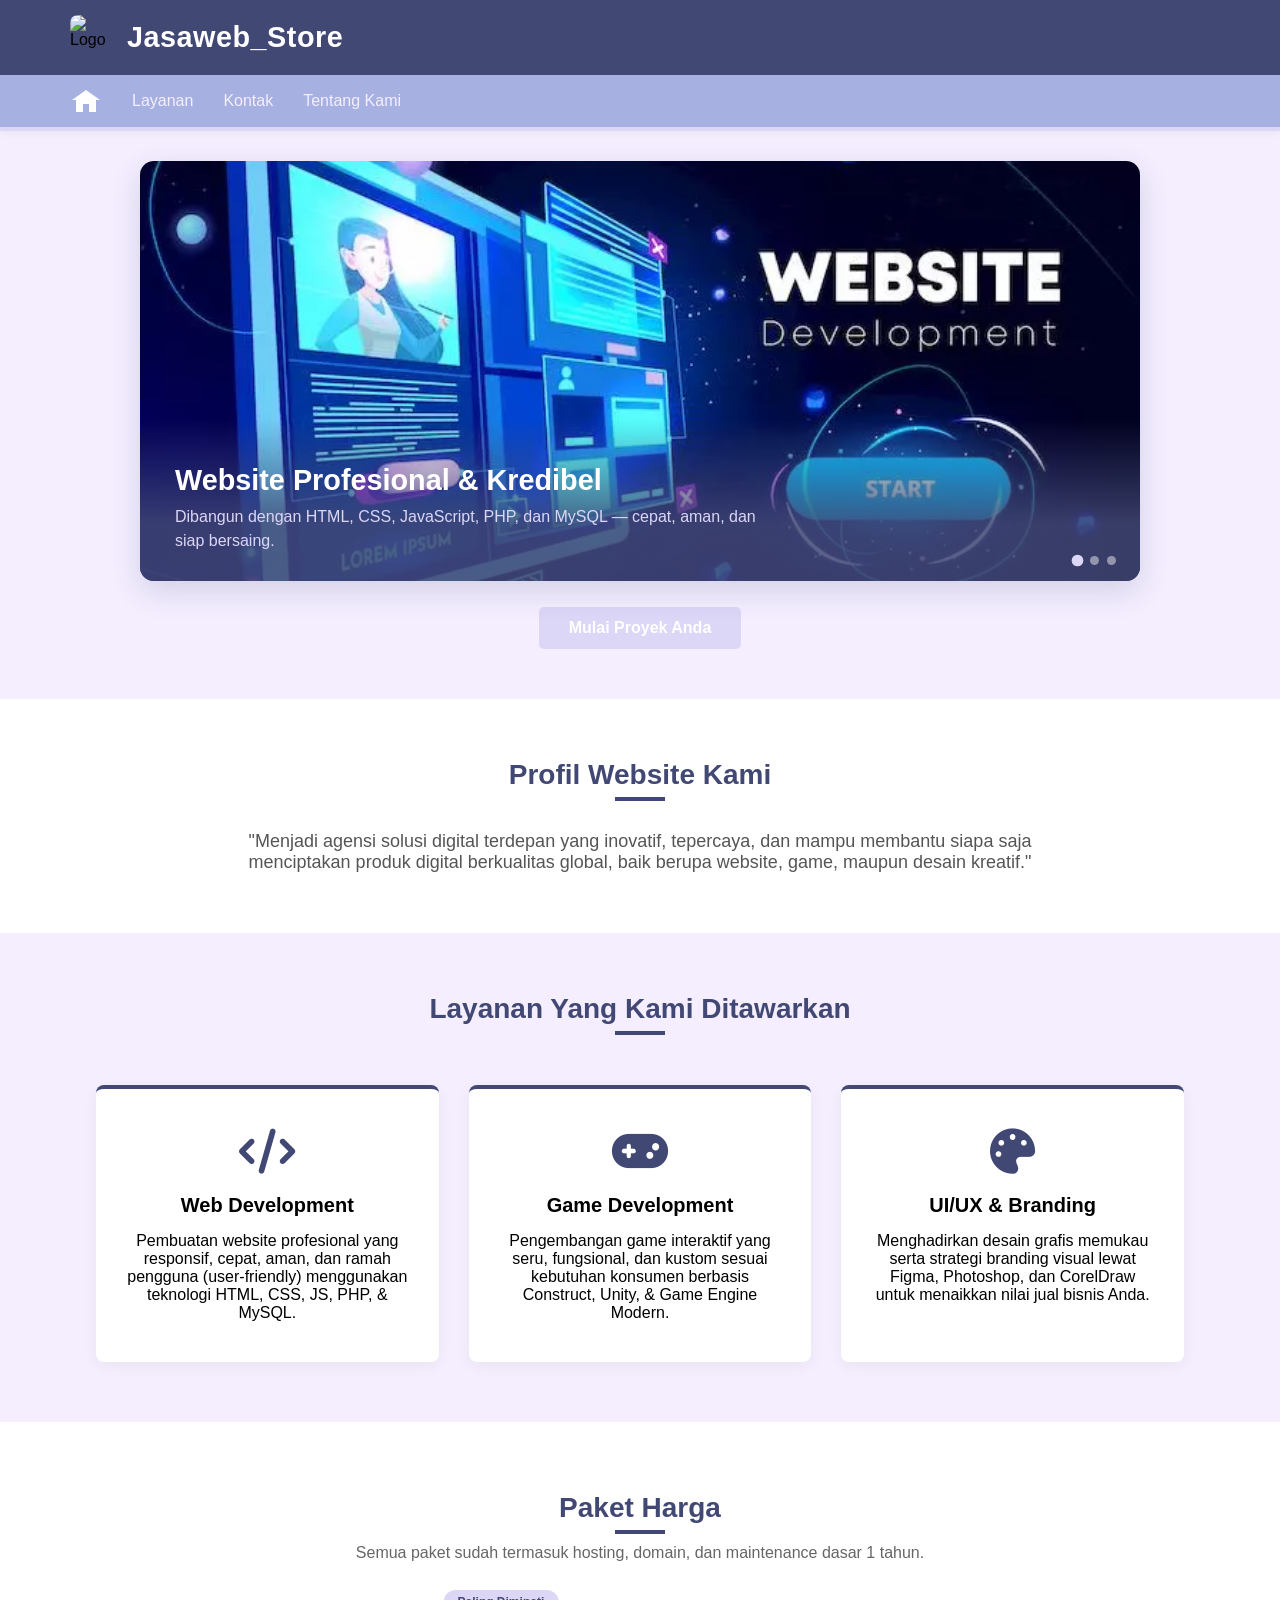
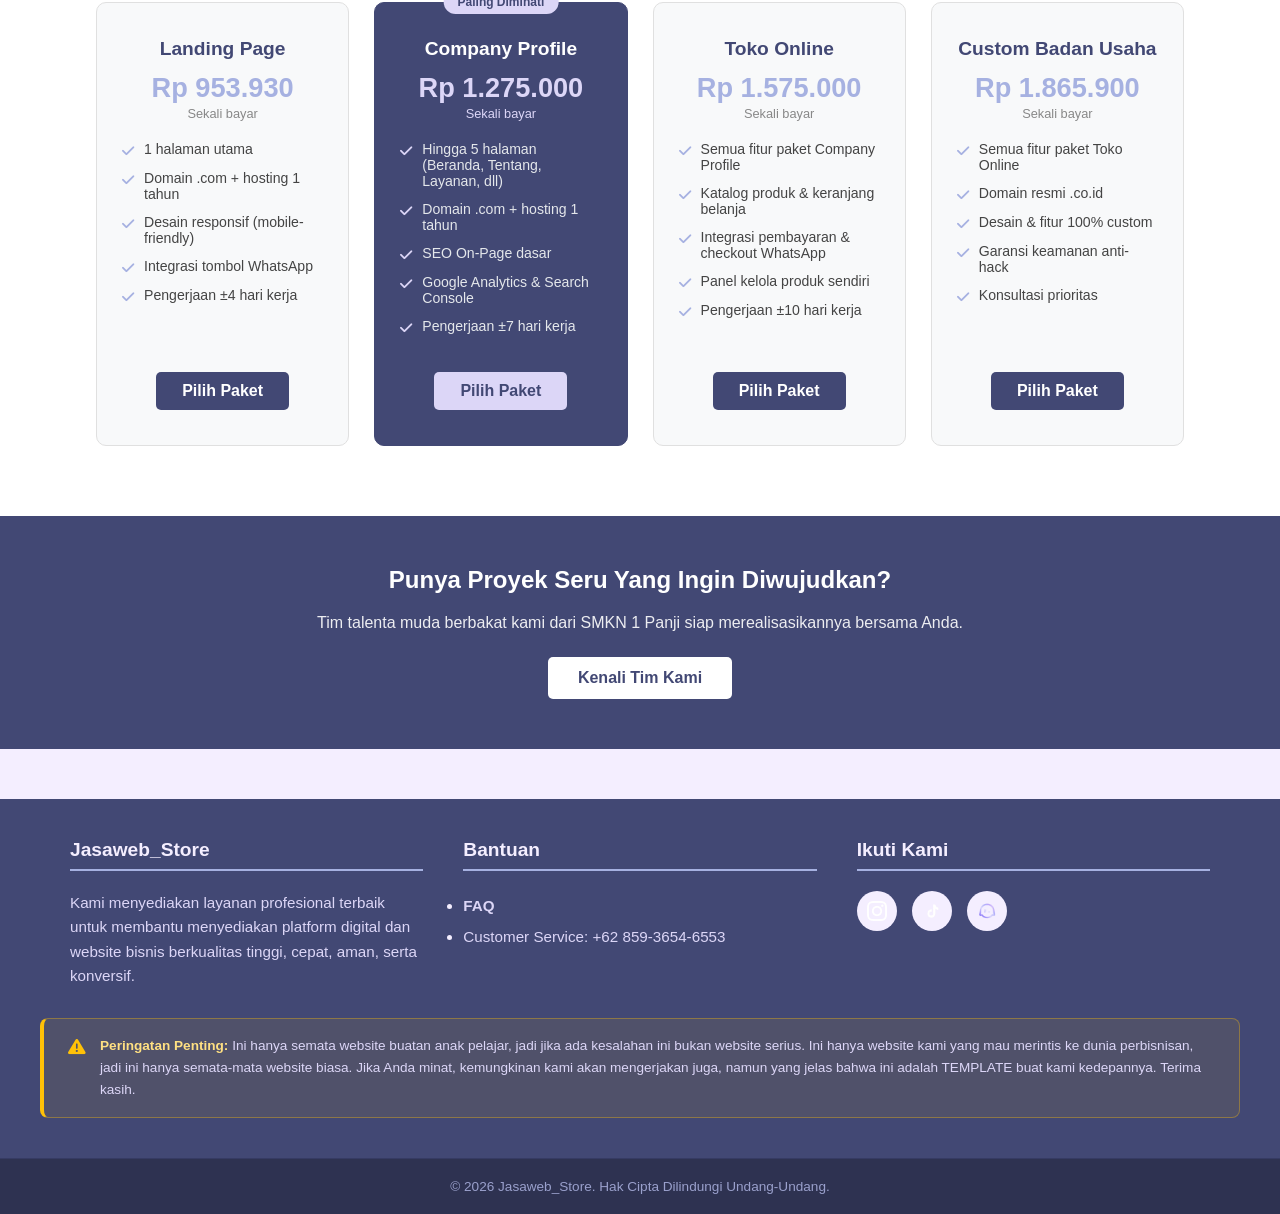
==== commit bb8ea8e0: "Update index.html" ====
--- a/index.html
+++ b/index.html
@@ -17,7 +17,7 @@
         <!-- Baris Atas: Logo dan Nama Brand -->
         <div class="brand">
             <!-- Ganti src sesuai dengan folder/nama file logomu, contoh: img/logo.png -->
-            <img src="img/jasaweb_store_icon.svg" alt="Logo" class="brand-img">
+            <img src="img/jasaweb logo.svg" alt="Logo" class="brand-img">
             <span class="brand-title">Jasaweb_Store</span>
         </div>
 
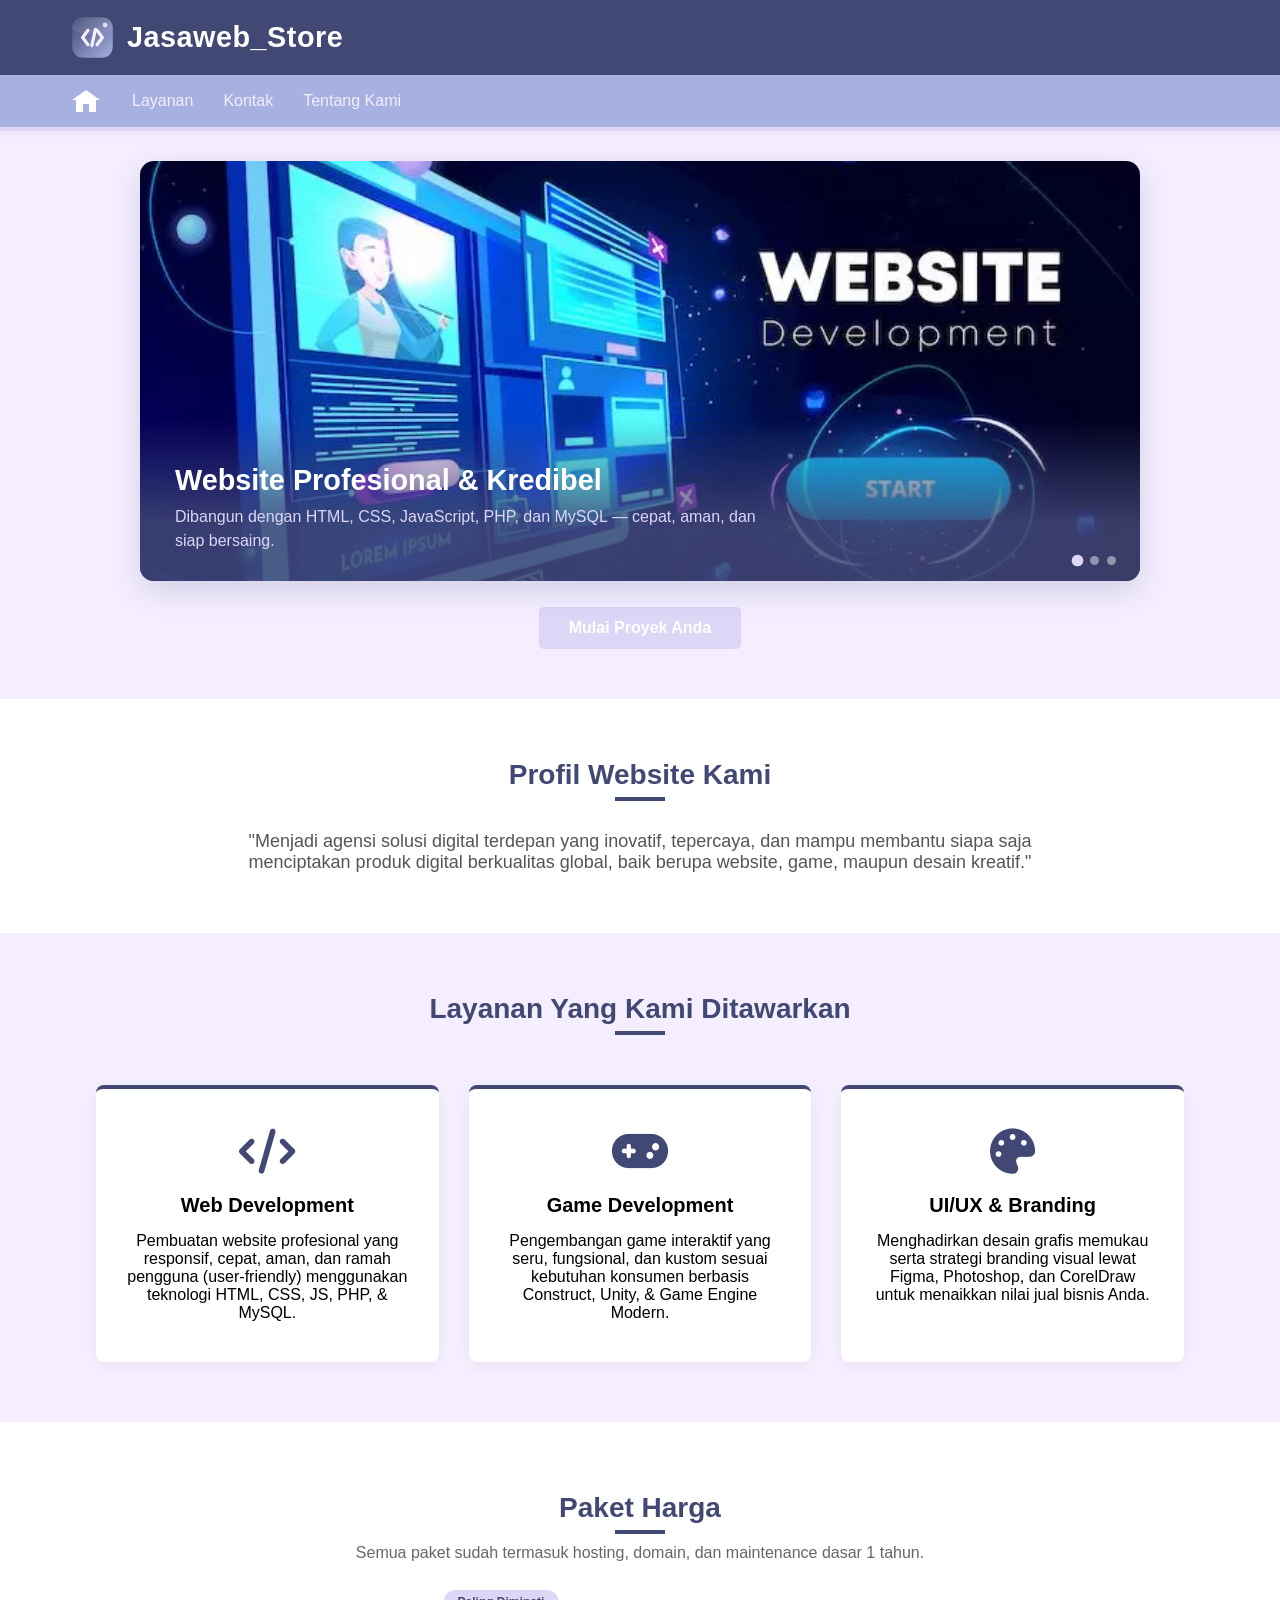
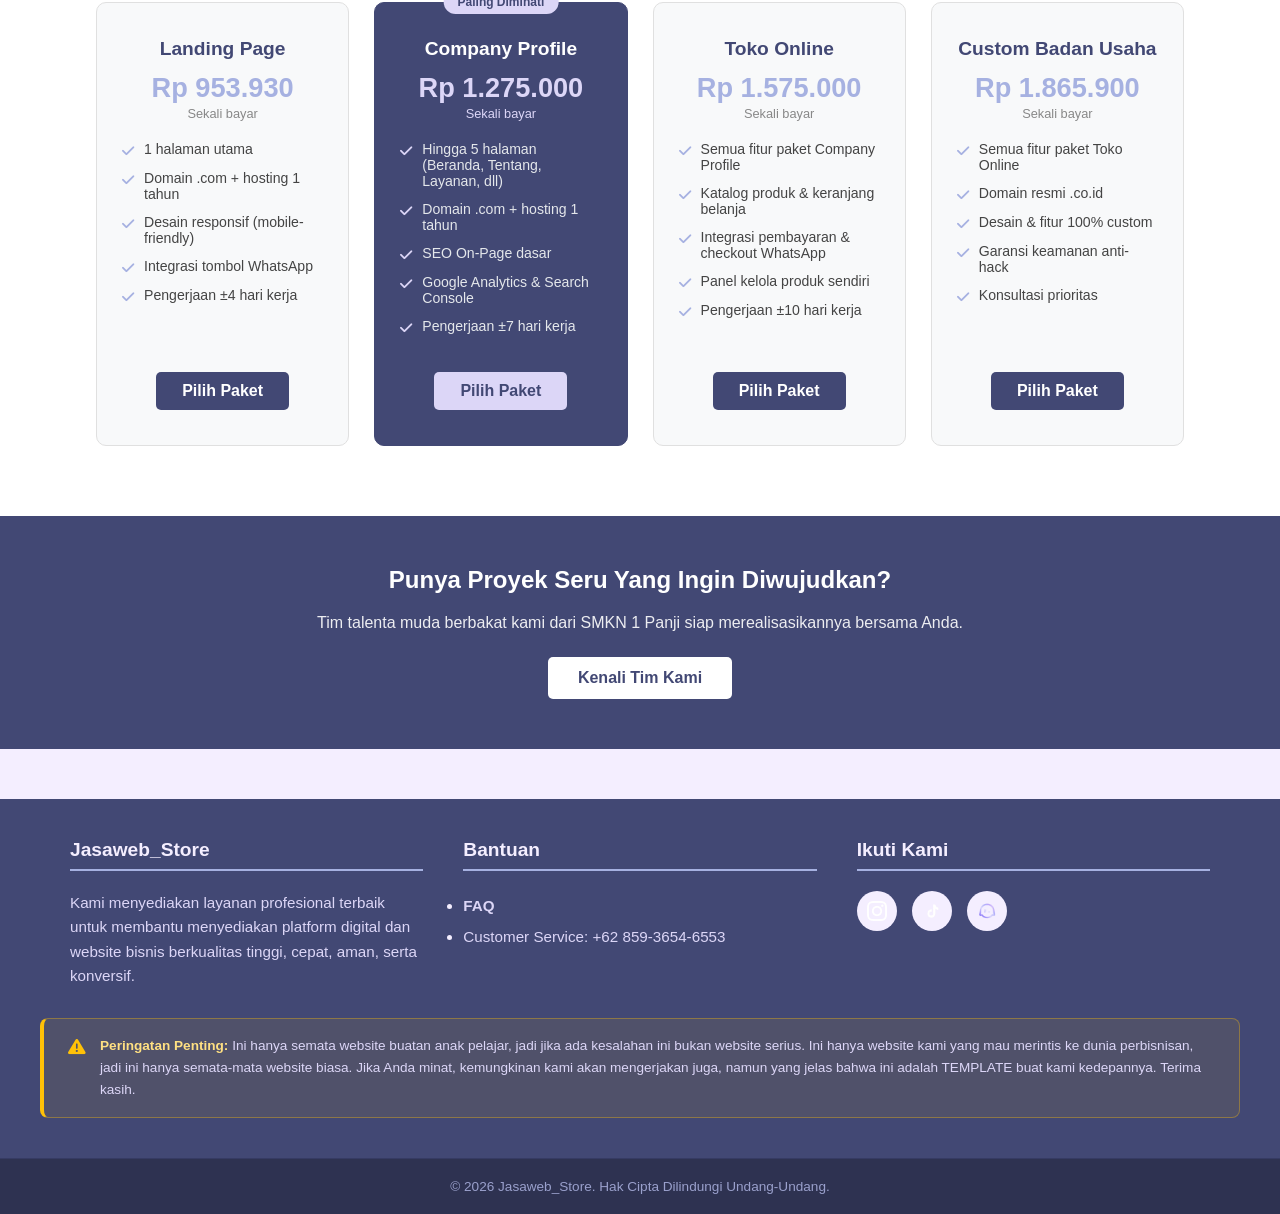
==== commit 57a35766: "Update index.html" ====
--- a/index.html
+++ b/index.html
@@ -17,7 +17,7 @@
         <!-- Baris Atas: Logo dan Nama Brand -->
         <div class="brand">
             <!-- Ganti src sesuai dengan folder/nama file logomu, contoh: img/logo.png -->
-            <img src="img/jasaweb logo.svg" alt="Logo" class="brand-img">
+            <img src="img/logo jasaweb.svg" alt="Logo" class="brand-img">
             <span class="brand-title">Jasaweb_Store</span>
         </div>
 
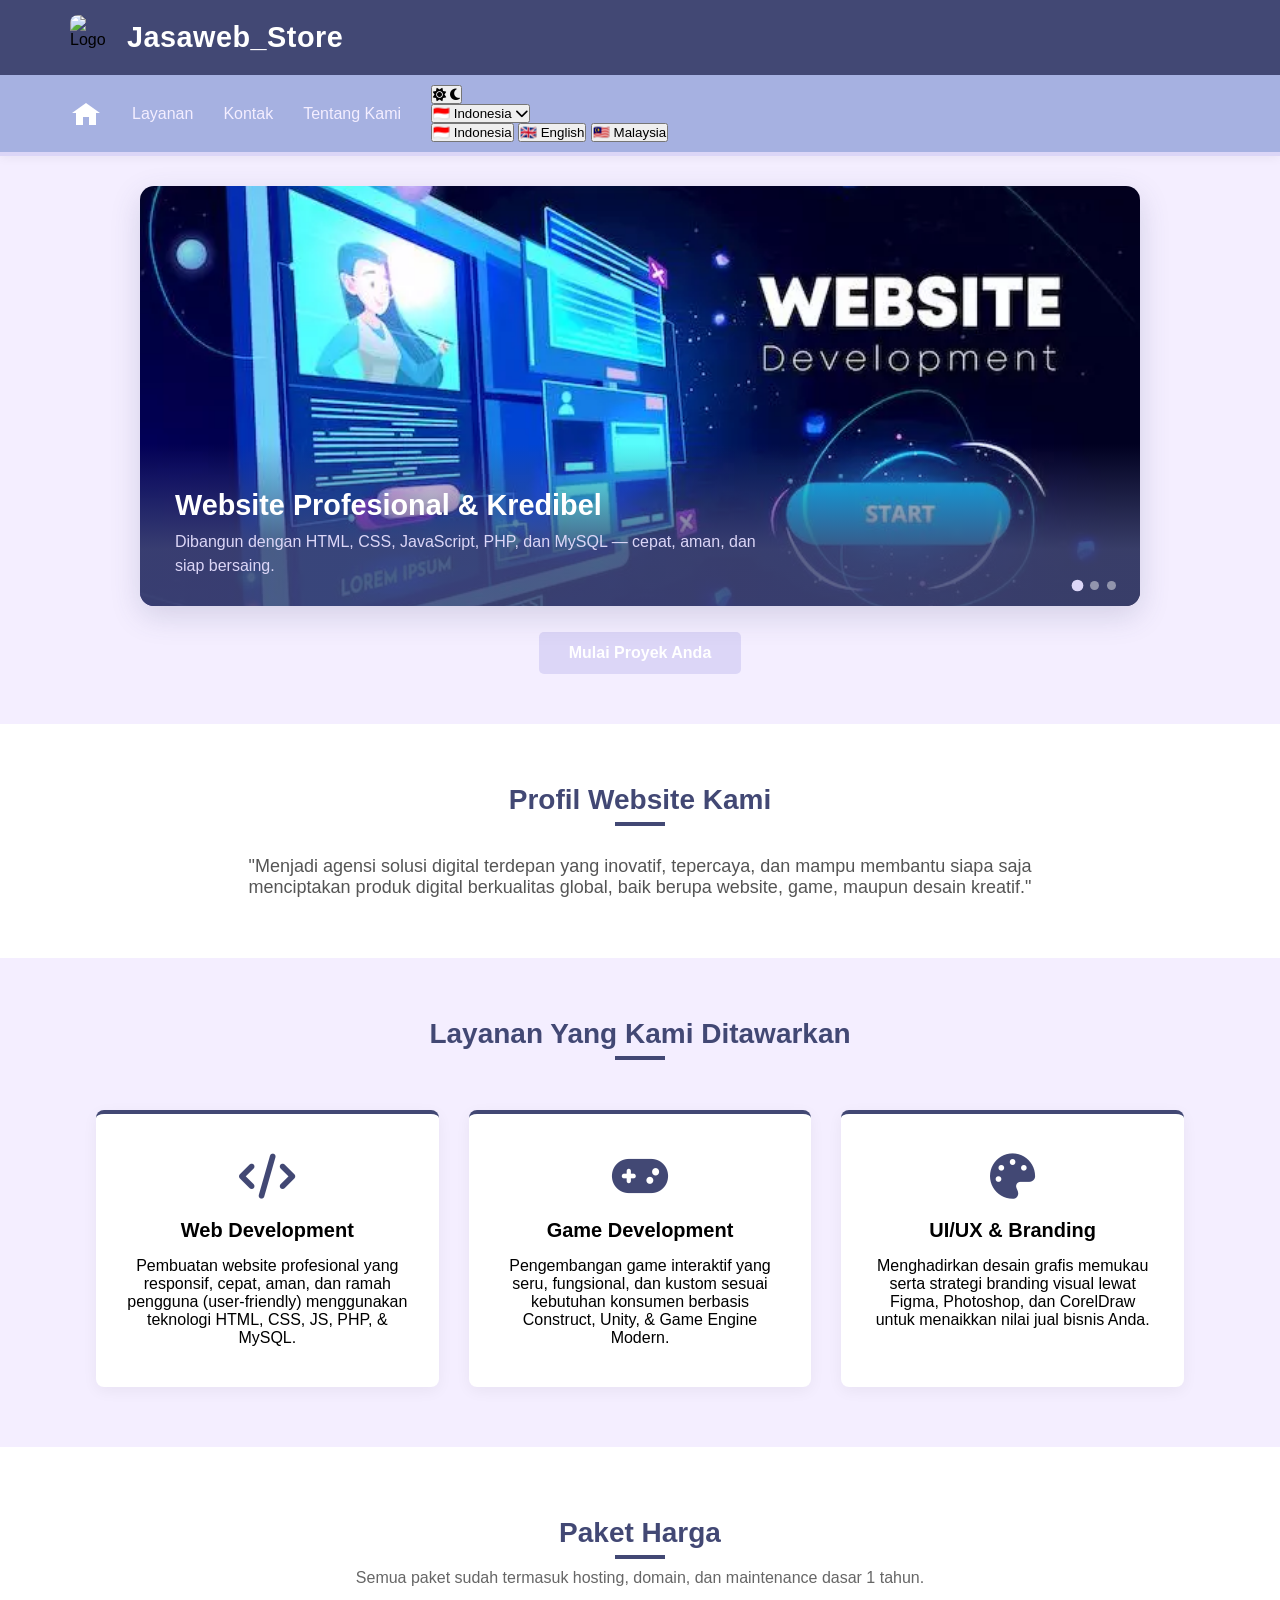
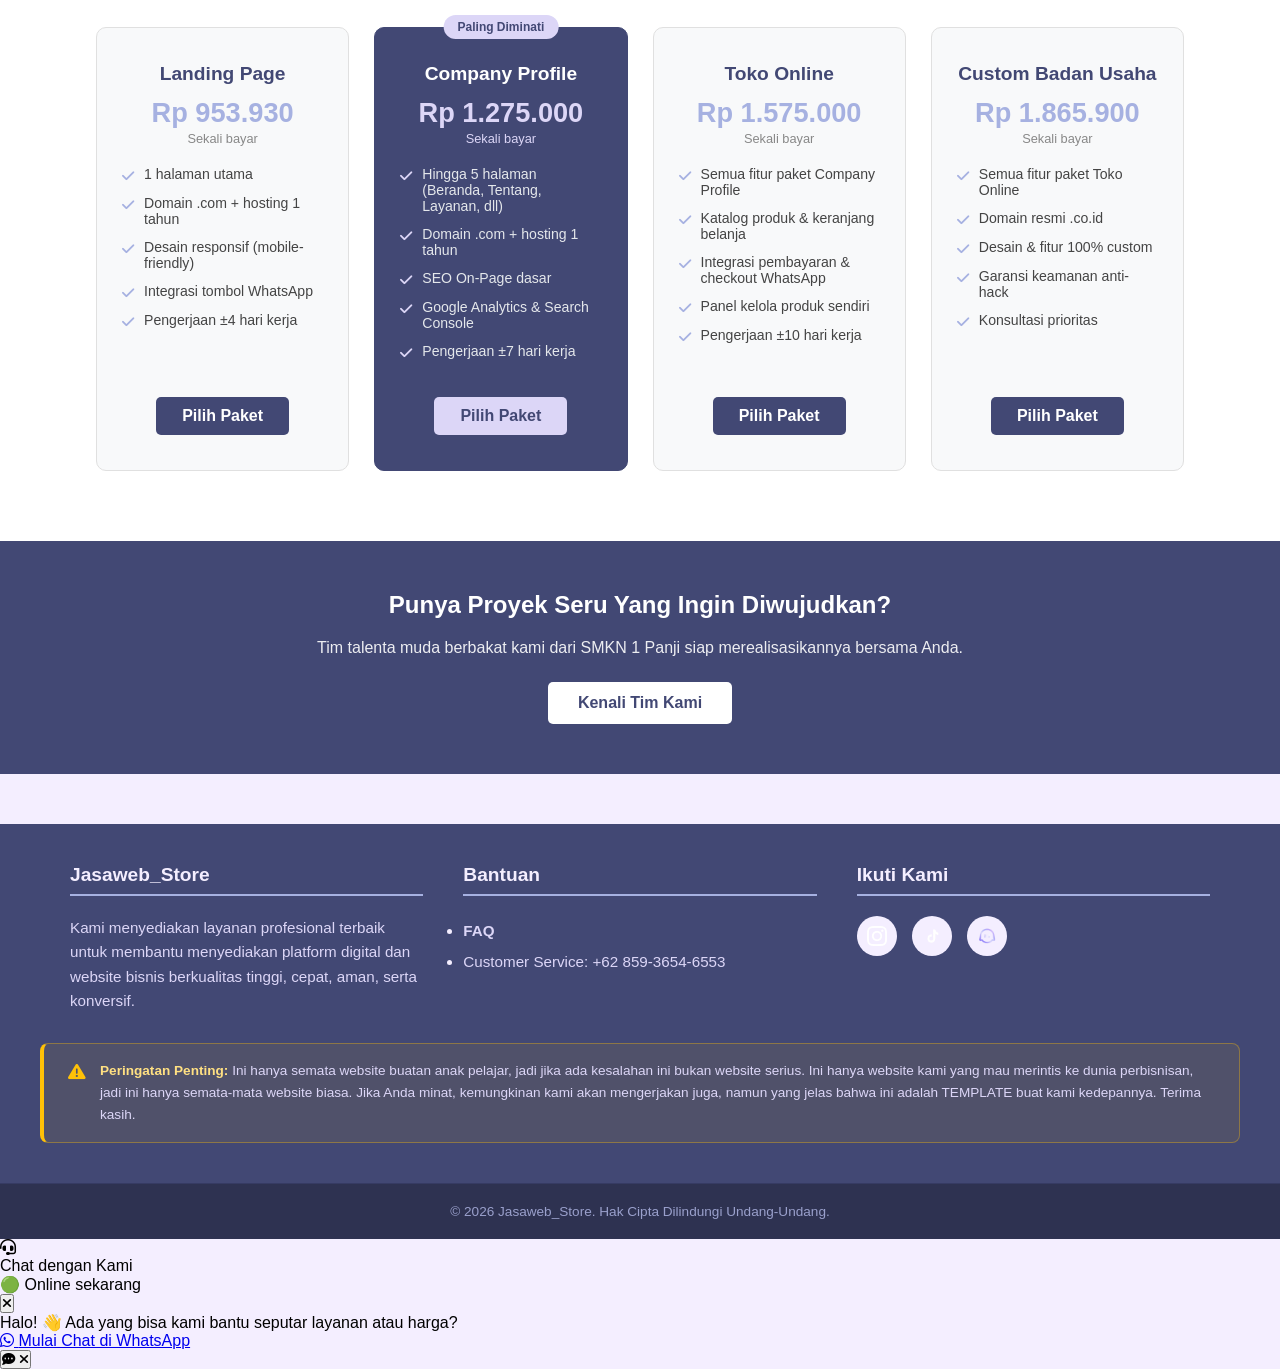
==== commit 00229f1f: "Update index.html" ====
--- a/index.html
+++ b/index.html
@@ -1,5 +1,5 @@
 <!DOCTYPE html>
-<html lang="id">
+<html lang="id" data-i18n-page-title="index.title">
 <head>
     <meta charset="UTF-8">
     <meta name="viewport" content="width=device-width, initial-scale=1.0">
@@ -7,17 +7,46 @@
     <!-- Menggunakan Font Awesome untuk Icon Teknologi -->
     <link rel="stylesheet" href="https://cdnjs.cloudflare.com/ajax/libs/font-awesome/6.4.0/css/all.min.css">
     <link rel="stylesheet" href="style.css">
+    <script>
+        (function () {
+            var saved = localStorage.getItem('jw-theme');
+            if (saved === 'dark') document.documentElement.setAttribute('data-theme', 'dark');
+        })();
+    </script>
 </head>
 
 <body>
 
+    <!-- Loading Animation -->
+    <div id="page-loader">
+        <div class="loader-logo-wrap">
+            <div class="loader-ring"></div>
+            <div class="loader-logo-inner">JS</div>
+        </div>
+        <div class="loader-text">Memuat<span class="loader-dot">.</span><span class="loader-dot">.</span><span class="loader-dot">.</span></div>
+    </div>
+    <script>
+        (function () {
+            function hideLoader() {
+                var loader = document.getElementById('page-loader');
+                if (!loader) return;
+                loader.classList.add('loader-hidden');
+                setTimeout(function () { loader.remove(); }, 550);
+            }
+            window.addEventListener('load', function () {
+                setTimeout(hideLoader, 350);
+            });
+            // Jaga-jaga kalau event 'load' telat/gagal, paksa hilang setelah 3.5 detik
+            setTimeout(hideLoader, 3500);
+        })();
+    </script>
     <!-- Header & Navigasi -->
     <header>
       <nav class="navbar">
         <!-- Baris Atas: Logo dan Nama Brand -->
         <div class="brand">
             <!-- Ganti src sesuai dengan folder/nama file logomu, contoh: img/logo.png -->
-            <img src="img/logo jasaweb.svg" alt="Logo" class="brand-img">
+            <img src="img/logo_jasaweb.svg" alt="Logo" class="brand-img">
             <span class="brand-title">Jasaweb_Store</span>
         </div>
 
@@ -31,9 +60,30 @@
                 </a>
                 
                 <!-- Link Menu Navigasi -->
-                <a href="layanan.html" class="nav-link">Layanan</a>
-                <a href="kontak.html" class="nav-link">Kontak</a>
-                <a href="tentang_kami.html" class="nav-link">Tentang Kami</a>
+                <a href="layanan.html" class="nav-link" data-i18n="nav.layanan">Layanan</a>
+                <a href="kontak.html" class="nav-link" data-i18n="nav.kontak">Kontak</a>
+                <a href="tentang_kami.html" class="nav-link" data-i18n="nav.tentang">Tentang Kami</a>
+
+                <!-- Dark Mode Toggle + Pilihan Bahasa -->
+                <div class="nav-tools">
+                    <button id="theme-toggle-btn" class="theme-toggle" type="button" aria-label="Ganti mode gelap/terang" title="Dark / Light Mode">
+                        <span class="toggle-icon icon-sun"><i class="fa-solid fa-sun"></i></span>
+                        <span class="toggle-icon icon-moon"><i class="fa-solid fa-moon"></i></span>
+                        <span class="toggle-knob"></span>
+                    </button>
+                    <div class="lang-switcher" id="lang-switcher">
+                        <button class="lang-current" id="lang-current-btn" type="button" aria-label="Pilih bahasa">
+                            <span class="flag-emoji" id="lang-current-flag">🇮🇩</span>
+                            <span class="lang-label" id="lang-current-label">Indonesia</span>
+                            <span class="lang-caret"><i class="fa-solid fa-chevron-down"></i></span>
+                        </button>
+                        <div class="lang-menu">
+                            <button class="lang-option" data-lang="id" type="button"><span class="flag-emoji">🇮🇩</span> Indonesia</button>
+                            <button class="lang-option" data-lang="en" type="button"><span class="flag-emoji">🇬🇧</span> English</button>
+                            <button class="lang-option" data-lang="ms" type="button"><span class="flag-emoji">🇲🇾</span> Malaysia</button>
+                        </div>
+                    </div>
+                </div>
             </div>
         </div>
     </nav>
@@ -47,24 +97,24 @@
                 <div class="hs-slide active">
                     <img class="hs-illustration" src="img/website.png" alt="Ilustrasi Website Development" style="object-fit: cover;">
                     <div class="hs-caption">
-                        <h1>Website Profesional & Kredibel</h1>
-                        <p>Dibangun dengan HTML, CSS, JavaScript, PHP, dan MySQL — cepat, aman, dan siap bersaing.</p>
+                        <h1 data-i18n="index.slide1.title">Website Profesional & Kredibel</h1>
+                        <p data-i18n="index.slide1.desc">Dibangun dengan HTML, CSS, JavaScript, PHP, dan MySQL — cepat, aman, dan siap bersaing.</p>
                     </div>
                 </div>
 
                 <div class="hs-slide">
                     <img class="hs-illustration" src="img/konsultan.png" alt="Ilustrasi website Development" style="object-fit: cover;">
                     <div class="hs-caption">
-                        <h1>Konsultasi Gratis Bersama Tim Kami</h1>
-                        <p>Diskusikan kebutuhan proyek Anda tanpa biaya, kami bantu carikan solusi paling pas.</p>
+                        <h1 data-i18n="index.slide2.title">Konsultasi Gratis Bersama Tim Kami</h1>
+                        <p data-i18n="index.slide2.desc">Diskusikan kebutuhan proyek Anda tanpa biaya, kami bantu carikan solusi paling pas.</p>
                     </div>
                 </div>
 
                 <div class="hs-slide">
                     <img class="hs-illustration" src="img/report.png" alt="Ilustrasi website Development" style="object-fit: cover;">
                     <div class="hs-caption">
-                        <h1>Optimasi SEO & Tracking Pengunjung</h1>
-                        <p>Website Anda lebih mudah ditemukan di Google, sekaligus terpantau lewat Google Analytics.</p>
+                        <h1 data-i18n="index.slide3.title">Optimasi SEO & Tracking Pengunjung</h1>
+                        <p data-i18n="index.slide3.desc">Website Anda lebih mudah ditemukan di Google, sekaligus terpantau lewat Google Analytics.</p>
                     </div>
                 </div>
 
@@ -77,14 +127,14 @@
             </div>
         </div>
 
-        <a href="kontak.html" class="btn hs-cta">Mulai Proyek Anda</a>
+        <a href="kontak.html" class="btn hs-cta" data-i18n="index.hero.cta">Mulai Proyek Anda</a>
     </section>
 
     <!-- Profil Singkat / Visi -->
     <section class="intro">
         <div class="container">
-            <h2 class="section-title">Profil Website Kami</h2>
-            <p style="max-width: 800px; margin: 0 auto; font-size: 18px; color: #555;">
+            <h2 class="section-title" data-i18n="index.profile.title">Profil Website Kami</h2>
+            <p style="max-width: 800px; margin: 0 auto; font-size: 18px; color: #555;" data-i18n="index.profile.desc">
                 "Menjadi agensi solusi digital terdepan yang inovatif, tepercaya, dan mampu membantu siapa saja menciptakan produk digital berkualitas global, baik berupa website, game, maupun desain kreatif."
             </p>
         </div>
@@ -93,25 +143,25 @@
     <!-- Layanan Kami -->
     <section class="services">
         <div class="container">
-            <center><h2 class="section-title">Layanan Yang Kami Ditawarkan</h2></center>
+            <center><h2 class="section-title" data-i18n="index.services.title">Layanan Yang Kami Ditawarkan</h2></center>
             <div class="services-grid">
                 <!-- Jasa Web -->
                 <div class="service-card">
                     <i class="fa-solid fa-code"></i>
-                    <h3>Web Development</h3>
-                    <p>Pembuatan website profesional yang responsif, cepat, aman, dan ramah pengguna (user-friendly) menggunakan teknologi HTML, CSS, JS, PHP, & MySQL.</p>
+                    <h3 data-i18n="index.services.web.title">Web Development</h3>
+                    <p data-i18n="index.services.web.desc">Pembuatan website profesional yang responsif, cepat, aman, dan ramah pengguna (user-friendly) menggunakan teknologi HTML, CSS, JS, PHP, & MySQL.</p>
                 </div>
                 <!-- Jasa Game -->
                 <div class="service-card">
                     <i class="fa-solid fa-gamepad"></i>
-                    <h3>Game Development</h3>
-                    <p>Pengembangan game interaktif yang seru, fungsional, dan kustom sesuai kebutuhan konsumen berbasis Construct, Unity, & Game Engine Modern.</p>
+                    <h3 data-i18n="index.services.game.title">Game Development</h3>
+                    <p data-i18n="index.services.game.desc">Pengembangan game interaktif yang seru, fungsional, dan kustom sesuai kebutuhan konsumen berbasis Construct, Unity, & Game Engine Modern.</p>
                 </div>
                 <!-- Jasa Desain -->
                 <div class="service-card">
                     <i class="fa-solid fa-palette"></i>
-                    <h3>UI/UX & Branding</h3>
-                    <p>Menghadirkan desain grafis memukau serta strategi branding visual lewat Figma, Photoshop, dan CorelDraw untuk menaikkan nilai jual bisnis Anda.</p>
+                    <h3 data-i18n="index.services.design.title">UI/UX & Branding</h3>
+                    <p data-i18n="index.services.design.desc">Menghadirkan desain grafis memukau serta strategi branding visual lewat Figma, Photoshop, dan CorelDraw untuk menaikkan nilai jual bisnis Anda.</p>
                 </div>
             </div>
         </div>
@@ -120,66 +170,66 @@
     <!-- Paket Harga -->
     <section class="harga">
         <div class="container">
-            <center><h2 class="section-title">Paket Harga</h2></center>
-            <p class="harga-subtitle">Semua paket sudah termasuk hosting, domain, dan maintenance dasar 1 tahun.</p>
+            <center><h2 class="section-title" data-i18n="index.harga.title">Paket Harga</h2></center>
+            <p class="harga-subtitle" data-i18n="index.harga.subtitle">Semua paket sudah termasuk hosting, domain, dan maintenance dasar 1 tahun.</p>
 
             <div class="harga-grid">
 
                 <div class="harga-card">
-                    <h3>Landing Page</h3>
+                    <h3 data-i18n="index.harga.landing.title">Landing Page</h3>
                     <p class="harga-angka">Rp 953.930</p>
-                    <p class="harga-ket">Sekali bayar</p>
+                    <p class="harga-ket" data-i18n="index.harga.sekali">Sekali bayar</p>
                     <ul class="harga-fitur">
-                        <li><i class="fa-solid fa-check"></i> 1 halaman utama</li>
-                        <li><i class="fa-solid fa-check"></i> Domain .com + hosting 1 tahun</li>
-                        <li><i class="fa-solid fa-check"></i> Desain responsif (mobile-friendly)</li>
-                        <li><i class="fa-solid fa-check"></i> Integrasi tombol WhatsApp</li>
-                        <li><i class="fa-solid fa-check"></i> Pengerjaan ±4 hari kerja</li>
+                        <li><i class="fa-solid fa-check"></i> <span data-i18n="index.harga.landing.f1">1 halaman utama</span></li>
+                        <li><i class="fa-solid fa-check"></i> <span data-i18n="index.harga.landing.f2">Domain .com + hosting 1 tahun</span></li>
+                        <li><i class="fa-solid fa-check"></i> <span data-i18n="index.harga.landing.f3">Desain responsif (mobile-friendly)</span></li>
+                        <li><i class="fa-solid fa-check"></i> <span data-i18n="index.harga.landing.f4">Integrasi tombol WhatsApp</span></li>
+                        <li><i class="fa-solid fa-check"></i> <span data-i18n="index.harga.landing.f5">Pengerjaan ±4 hari kerja</span></li>
                     </ul>
-                    <a href="kontak.html" class="btn harga-btn">Pilih Paket</a>
+                    <a href="kontak.html" class="btn harga-btn" data-i18n="index.harga.btn">Pilih Paket</a>
                 </div>
 
                 <div class="harga-card harga-populer">
-                    <span class="harga-badge">Paling Diminati</span>
-                    <h3>Company Profile</h3>
+                    <span class="harga-badge" data-i18n="index.harga.badge">Paling Diminati</span>
+                    <h3 data-i18n="index.harga.company.title">Company Profile</h3>
                     <p class="harga-angka">Rp 1.275.000</p>
-                    <p class="harga-ket">Sekali bayar</p>
+                    <p class="harga-ket" data-i18n="index.harga.sekali">Sekali bayar</p>
                     <ul class="harga-fitur">
-                        <li><i class="fa-solid fa-check"></i> Hingga 5 halaman (Beranda, Tentang, Layanan, dll)</li>
-                        <li><i class="fa-solid fa-check"></i> Domain .com + hosting 1 tahun</li>
-                        <li><i class="fa-solid fa-check"></i> SEO On-Page dasar</li>
-                        <li><i class="fa-solid fa-check"></i> Google Analytics & Search Console</li>
-                        <li><i class="fa-solid fa-check"></i> Pengerjaan ±7 hari kerja</li>
+                        <li><i class="fa-solid fa-check"></i> <span data-i18n="index.harga.company.f1">Hingga 5 halaman (Beranda, Tentang, Layanan, dll)</span></li>
+                        <li><i class="fa-solid fa-check"></i> <span data-i18n="index.harga.company.f2">Domain .com + hosting 1 tahun</span></li>
+                        <li><i class="fa-solid fa-check"></i> <span data-i18n="index.harga.company.f3">SEO On-Page dasar</span></li>
+                        <li><i class="fa-solid fa-check"></i> <span data-i18n="index.harga.company.f4">Google Analytics & Search Console</span></li>
+                        <li><i class="fa-solid fa-check"></i> <span data-i18n="index.harga.company.f5">Pengerjaan ±7 hari kerja</span></li>
                     </ul>
-                    <a href="kontak.html" class="btn harga-btn">Pilih Paket</a>
+                    <a href="kontak.html" class="btn harga-btn" data-i18n="index.harga.btn">Pilih Paket</a>
                 </div>
 
                 <div class="harga-card">
-                    <h3>Toko Online</h3>
+                    <h3 data-i18n="index.harga.toko.title">Toko Online</h3>
                     <p class="harga-angka">Rp 1.575.000</p>
-                    <p class="harga-ket">Sekali bayar</p>
+                    <p class="harga-ket" data-i18n="index.harga.sekali">Sekali bayar</p>
                     <ul class="harga-fitur">
-                        <li><i class="fa-solid fa-check"></i> Semua fitur paket Company Profile</li>
-                        <li><i class="fa-solid fa-check"></i> Katalog produk & keranjang belanja</li>
-                        <li><i class="fa-solid fa-check"></i> Integrasi pembayaran & checkout WhatsApp</li>
-                        <li><i class="fa-solid fa-check"></i> Panel kelola produk sendiri</li>
-                        <li><i class="fa-solid fa-check"></i> Pengerjaan ±10 hari kerja</li>
+                        <li><i class="fa-solid fa-check"></i> <span data-i18n="index.harga.toko.f1">Semua fitur paket Company Profile</span></li>
+                        <li><i class="fa-solid fa-check"></i> <span data-i18n="index.harga.toko.f2">Katalog produk & keranjang belanja</span></li>
+                        <li><i class="fa-solid fa-check"></i> <span data-i18n="index.harga.toko.f3">Integrasi pembayaran & checkout WhatsApp</span></li>
+                        <li><i class="fa-solid fa-check"></i> <span data-i18n="index.harga.toko.f4">Panel kelola produk sendiri</span></li>
+                        <li><i class="fa-solid fa-check"></i> <span data-i18n="index.harga.toko.f5">Pengerjaan ±10 hari kerja</span></li>
                     </ul>
-                    <a href="kontak.html" class="btn harga-btn">Pilih Paket</a>
+                    <a href="kontak.html" class="btn harga-btn" data-i18n="index.harga.btn">Pilih Paket</a>
                 </div>
 
                 <div class="harga-card">
-                    <h3>Custom Badan Usaha</h3>
+                    <h3 data-i18n="index.harga.custom.title">Custom Badan Usaha</h3>
                     <p class="harga-angka">Rp 1.865.900</p>
-                    <p class="harga-ket">Sekali bayar</p>
+                    <p class="harga-ket" data-i18n="index.harga.sekali">Sekali bayar</p>
                     <ul class="harga-fitur">
-                        <li><i class="fa-solid fa-check"></i> Semua fitur paket Toko Online</li>
-                        <li><i class="fa-solid fa-check"></i> Domain resmi .co.id</li>
-                        <li><i class="fa-solid fa-check"></i> Desain & fitur 100% custom</li>
-                        <li><i class="fa-solid fa-check"></i> Garansi keamanan anti-hack</li>
-                        <li><i class="fa-solid fa-check"></i> Konsultasi prioritas</li>
+                        <li><i class="fa-solid fa-check"></i> <span data-i18n="index.harga.custom.f1">Semua fitur paket Toko Online</span></li>
+                        <li><i class="fa-solid fa-check"></i> <span data-i18n="index.harga.custom.f2">Domain resmi .co.id</span></li>
+                        <li><i class="fa-solid fa-check"></i> <span data-i18n="index.harga.custom.f3">Desain & fitur 100% custom</span></li>
+                        <li><i class="fa-solid fa-check"></i> <span data-i18n="index.harga.custom.f4">Garansi keamanan anti-hack</span></li>
+                        <li><i class="fa-solid fa-check"></i> <span data-i18n="index.harga.custom.f5">Konsultasi prioritas</span></li>
                     </ul>
-                    <a href="kontak.html" class="btn harga-btn">Pilih Paket</a>
+                    <a href="kontak.html" class="btn harga-btn" data-i18n="index.harga.btn">Pilih Paket</a>
                 </div>
 
             </div>
@@ -189,9 +239,9 @@
     <!-- CTA Section -->
     <section class="cta">
         <div class="container">
-            <h2>Punya Proyek Seru Yang Ingin Diwujudkan?</h2>
-            <p style="margin-bottom: 25px; opacity: 0.9;">Tim talenta muda berbakat kami dari SMKN 1 Panji siap merealisasikannya bersama Anda.</p>
-            <a href="tentang_kami.html" class="btn">Kenali Tim Kami</a>
+            <h2 data-i18n="index.cta.title">Punya Proyek Seru Yang Ingin Diwujudkan?</h2>
+            <p style="margin-bottom: 25px; opacity: 0.9;" data-i18n="index.cta.desc">Tim talenta muda berbakat kami dari SMKN 1 Panji siap merealisasikannya bersama Anda.</p>
+            <a href="tentang_kami.html" class="btn" data-i18n="index.cta.btn">Kenali Tim Kami</a>
         </div>
     </section>
 
@@ -199,22 +249,22 @@
     <footer id="kontak">
             <div class="footer-container">
                 <div class="footer-box">
-                    <h3>Jasaweb_Store</h3>
-                    <p class="footer-desc">
+                    <h3 data-i18n="common.footer.brand">Jasaweb_Store</h3>
+                    <p class="footer-desc" data-i18n="common.footer.desc">
                         Kami menyediakan layanan profesional terbaik untuk membantu menyediakan platform digital dan website bisnis berkualitas tinggi, cepat, aman, serta konversif.
                     </p>
                 </div>
 
                 <div class="footer-box">
-                    <h3>Bantuan</h3>
+                    <h3 data-i18n="common.footer.bantuan">Bantuan</h3>
                     <ul class="footer-links">
-                        <li><a href="faq.html"><b>FAQ</b></a></li>
-                        <li><a href="https://wa.me/6285936546553">Customer Service: +62 859-3654-6553</a></li>
+                        <li><a href="faq.html"><b data-i18n="common.footer.faq">FAQ</b></a></li>
+                        <li><a href="https://wa.me/6285936546553" data-i18n="common.footer.cs">Customer Service: +62 859-3654-6553</a></li>
                     </ul>
                 </div>
 
                 <div class="footer-box">
-                    <h3>Ikuti Kami</h3>
+                    <h3 data-i18n="common.footer.ikuti">Ikuti Kami</h3>
                     <div class="footer-socials">
                         <a href="https://www.instagram.com/arista.maulana311/" target="_blank" rel="noopener" class="social-icon instagram"><img src="img/instagram.png" width="20" alt="Instagram"></a>
                         <a href="https://www.tiktok.com/@arista.032" target="_blank" rel="noopener" class="social-icon tiktok"><img src="img/tiktok.png" width="20" alt="TikTok"></a>
@@ -225,14 +275,871 @@
 
             <div class="disclaimer-box">
                 <i class="fa-solid fa-triangle-exclamation"></i>
-                <p><strong>Peringatan Penting:</strong> Ini hanya semata website buatan anak pelajar, jadi jika ada kesalahan ini bukan website serius. Ini hanya website kami yang mau merintis ke dunia perbisnisan, jadi ini hanya semata-mata website biasa. Jika Anda minat, kemungkinan kami akan mengerjakan juga, namun yang jelas bahwa ini adalah TEMPLATE buat kami kedepannya. Terima kasih.</p>
+                <p><strong data-i18n="common.disclaimer">Peringatan Penting:</strong> <span data-i18n="common.disclaimer.text">Ini hanya semata website buatan anak pelajar, jadi jika ada kesalahan ini bukan website serius. Ini hanya website kami yang mau merintis ke dunia perbisnisan, jadi ini hanya semata-mata website biasa. Jika Anda minat, kemungkinan kami akan mengerjakan juga, namun yang jelas bahwa ini adalah TEMPLATE buat kami kedepannya. Terima kasih.</span></p>
             </div>
  
             <div class="footer-bottom">
-                <p>&copy; 2026 Jasaweb_Store. Hak Cipta Dilindungi Undang-Undang.</p>
+                <p data-i18n="common.copyright">&copy; 2026 Jasaweb_Store. Hak Cipta Dilindungi Undang-Undang.</p>
             </div>
     </footer>
-
+    <!-- Live Chat Widget -->
+    <div class="chat-widget" id="chat-widget">
+        <div class="chat-panel" id="chat-panel">
+            <div class="chat-panel-header">
+                <div class="chat-avatar"><i class="fa-solid fa-headset"></i></div>
+                <div>
+                    <p class="chat-panel-title" data-i18n="chat.title">Chat dengan Kami</p>
+                    <p class="chat-panel-status" data-i18n="chat.status">🟢 Online sekarang</p>
+                </div>
+                <button class="chat-panel-close" id="chat-panel-close" aria-label="Tutup"><i class="fa-solid fa-xmark"></i></button>
+            </div>
+            <div class="chat-panel-body">
+                <div class="chat-msg" data-i18n="chat.greeting">Halo! 👋 Ada yang bisa kami bantu seputar layanan atau harga?</div>
+            </div>
+            <a href="https://wa.me/6285936546553" target="_blank" rel="noopener" class="chat-panel-cta">
+                <i class="fa-brands fa-whatsapp"></i>
+                <span data-i18n="chat.cta">Mulai Chat di WhatsApp</span>
+            </a>
+        </div>
+
+        <button class="chat-bubble-btn" id="chat-bubble-btn" data-i18n-title="chat.bubble.tooltip" title="Butuh bantuan?">
+            <i class="fa-solid fa-comment-dots chat-icon-open"></i>
+            <i class="fa-solid fa-xmark chat-icon-close"></i>
+            <span class="chat-ping"></span>
+        </button>
+    </div>
+
+    <script src="js/chat-widget.js"></script>
+
+
+    <script>
+
+(function initThemeToggle() {
+  var toggleBtn = document.getElementById('theme-toggle-btn');
+  if (!toggleBtn) return;
+  toggleBtn.addEventListener('click', function () {
+    var current = document.documentElement.getAttribute('data-theme') || 'light';
+    var next = current === 'dark' ? 'light' : 'dark';
+    document.documentElement.setAttribute('data-theme', next);
+    localStorage.setItem('jw-theme', next);
+  });
+})();
+/* =========================================================
+   Jasaweb_Store — Fitur Multi Bahasa (Indonesia / English / Malaysia)
+   File ini berdiri sendiri, khusus untuk urusan terjemahan.
+   ========================================================= */
+
+/* ---------- 1. KAMUS TERJEMAHAN ---------- */
+const translations = {
+  id: {
+    "nav.beranda": "Beranda",
+    "nav.layanan": "Layanan",
+    "nav.kontak": "Kontak",
+    "nav.tentang": "Tentang Kami",
+
+    "common.footer.brand": "Jasaweb_Store",
+    "common.footer.desc": "Kami menyediakan layanan profesional terbaik untuk membantu menyediakan platform digital dan website bisnis berkualitas tinggi, cepat, aman, serta konversif.",
+    "common.footer.bantuan": "Bantuan",
+    "common.footer.faq": "FAQ",
+    "common.footer.cs": "Customer Service: +62 859-3654-6553",
+    "common.footer.ikuti": "Ikuti Kami",
+    "common.disclaimer": "Peringatan Penting:",
+    "common.disclaimer.text": "Ini hanya semata website buatan anak pelajar, jadi jika ada kesalahan ini bukan website serius. Ini hanya website kami yang mau merintis ke dunia perbisnisan, jadi ini hanya semata-mata website biasa. Jika Anda minat, kemungkinan kami akan mengerjakan juga, namun yang jelas bahwa ini adalah TEMPLATE buat kami kedepannya. Terima kasih.",
+    "common.copyright": "© 2026 Jasaweb_Store. Hak Cipta Dilindungi Undang-Undang.",
+    "chat.bubble.tooltip": "Butuh bantuan?",
+    "chat.title": "Chat dengan Kami",
+    "chat.status": "🟢 Online sekarang",
+    "chat.greeting": "Halo! 👋 Ada yang bisa kami bantu seputar layanan atau harga?",
+    "chat.cta": "Mulai Chat di WhatsApp",
+
+    "index.title": "Jasaweb_Store - Solusi Digital Terdepan",
+    "index.slide1.title": "Website Profesional & Kredibel",
+    "index.slide1.desc": "Dibangun dengan HTML, CSS, JavaScript, PHP, dan MySQL — cepat, aman, dan siap bersaing.",
+    "index.slide2.title": "Konsultasi Gratis Bersama Tim Kami",
+    "index.slide2.desc": "Diskusikan kebutuhan proyek Anda tanpa biaya, kami bantu carikan solusi paling pas.",
+    "index.slide3.title": "Optimasi SEO & Tracking Pengunjung",
+    "index.slide3.desc": "Website Anda lebih mudah ditemukan di Google, sekaligus terpantau lewat Google Analytics.",
+    "index.hero.cta": "Mulai Proyek Anda",
+
+    "index.profile.title": "Profil Website Kami",
+    "index.profile.desc": "\"Menjadi agensi solusi digital terdepan yang inovatif, tepercaya, dan mampu membantu siapa saja menciptakan produk digital berkualitas global, baik berupa website, game, maupun desain kreatif.\"",
+
+    "index.services.title": "Layanan Yang Kami Ditawarkan",
+    "index.services.web.title": "Web Development",
+    "index.services.web.desc": "Pembuatan website profesional yang responsif, cepat, aman, dan ramah pengguna (user-friendly) menggunakan teknologi HTML, CSS, JS, PHP, & MySQL.",
+    "index.services.game.title": "Game Development",
+    "index.services.game.desc": "Pengembangan game interaktif yang seru, fungsional, dan kustom sesuai kebutuhan konsumen berbasis Construct, Unity, & Game Engine Modern.",
+    "index.services.design.title": "UI/UX & Branding",
+    "index.services.design.desc": "Menghadirkan desain grafis memukau serta strategi branding visual lewat Figma, Photoshop, dan CorelDraw untuk menaikkan nilai jual bisnis Anda.",
+
+    "index.harga.title": "Paket Harga",
+    "index.harga.subtitle": "Semua paket sudah termasuk hosting, domain, dan maintenance dasar 1 tahun.",
+    "index.harga.sekali": "Sekali bayar",
+    "index.harga.btn": "Pilih Paket",
+    "index.harga.badge": "Paling Diminati",
+
+    "index.harga.landing.title": "Landing Page",
+    "index.harga.landing.f1": "1 halaman utama",
+    "index.harga.landing.f2": "Domain .com + hosting 1 tahun",
+    "index.harga.landing.f3": "Desain responsif (mobile-friendly)",
+    "index.harga.landing.f4": "Integrasi tombol WhatsApp",
+    "index.harga.landing.f5": "Pengerjaan ±4 hari kerja",
+
+    "index.harga.company.title": "Company Profile",
+    "index.harga.company.f1": "Hingga 5 halaman (Beranda, Tentang, Layanan, dll)",
+    "index.harga.company.f2": "Domain .com + hosting 1 tahun",
+    "index.harga.company.f3": "SEO On-Page dasar",
+    "index.harga.company.f4": "Google Analytics & Search Console",
+    "index.harga.company.f5": "Pengerjaan ±7 hari kerja",
+
+    "index.harga.toko.title": "Toko Online",
+    "index.harga.toko.f1": "Semua fitur paket Company Profile",
+    "index.harga.toko.f2": "Katalog produk & keranjang belanja",
+    "index.harga.toko.f3": "Integrasi pembayaran & checkout WhatsApp",
+    "index.harga.toko.f4": "Panel kelola produk sendiri",
+    "index.harga.toko.f5": "Pengerjaan ±10 hari kerja",
+
+    "index.harga.custom.title": "Custom Badan Usaha",
+    "index.harga.custom.f1": "Semua fitur paket Toko Online",
+    "index.harga.custom.f2": "Domain resmi .co.id",
+    "index.harga.custom.f3": "Desain & fitur 100% custom",
+    "index.harga.custom.f4": "Garansi keamanan anti-hack",
+    "index.harga.custom.f5": "Konsultasi prioritas",
+
+    "index.cta.title": "Punya Proyek Seru Yang Ingin Diwujudkan?",
+    "index.cta.desc": "Tim talenta muda berbakat kami dari SMKN 1 Panji siap merealisasikannya bersama Anda.",
+    "index.cta.btn": "Kenali Tim Kami",
+
+    "kontak.title": "Kontak Kami - Jasaweb_Store",
+    "kontak.hero.title": "Hubungi Kami",
+    "kontak.hero.desc": "Ada pertanyaan atau mau mulai proyek? Kirim pesan atau datang langsung ke kantor kami.",
+    "kontak.info.title": "Informasi Kontak",
+    "kontak.alamat.title": "Alamat Kantor",
+    "kontak.telp.title": "Telepon Kantor",
+    "kontak.email.title": "Email",
+    "kontak.wa.title": "WhatsApp Customer Service",
+    "kontak.form.title": "Kirim Pesan",
+    "kontak.form.desc": "Isi form di bawah ini, nanti pesan kamu langsung kebuka lewat aplikasi email Kami.",
+    "kontak.form.nama": "Nama Lengkap",
+    "kontak.form.nama.ph": "Nama kamu",
+    "kontak.form.email.ph": "nama@email.com",
+    "kontak.form.subjek": "Subjek",
+    "kontak.form.subjek.ph": "Contoh: Tanya paket website",
+    "kontak.form.pesan": "Pesan",
+    "kontak.form.pesan.ph": "Tulis pesan kamu di sini...",
+    "kontak.form.btn": "Kirim Pesan",
+    "kontak.form.sending": "Mengirim...",
+    "kontak.form.success": "✅ Pesan berhasil terkirim! Kami akan segera menghubungi Anda.",
+    "kontak.form.fail": "❌ Gagal mengirim pesan. Silakan coba lagi atau hubungi kami via WhatsApp.",
+
+    "layanan.title": "Layanan Kami - Jasaweb_Store",
+    "layanan.hero.title": "Layanan Kami",
+    "layanan.hero.desc": "Tiga bidang keahlian, satu tujuan: mengubah ide Anda menjadi produk digital yang siap pakai.",
+
+    "layanan.web.eyebrow": "Web Development",
+    "layanan.web.title": "Pembuatan Website Profesional",
+    "layanan.web.desc": "Website yang responsif, cepat diakses, dan aman untuk berbagai kebutuhan bisnis maupun personal, dibangun dengan HTML, CSS, JavaScript, PHP, dan MySQL.",
+    "layanan.web.l1": "Company profile & landing page",
+    "layanan.web.l2": "Toko online (E-Commerce)",
+    "layanan.web.l3": "Sistem manajemen konten (CMS)",
+    "layanan.web.l4": "Optimasi kecepatan & SEO dasar",
+
+    "layanan.game.eyebrow": "Game Development",
+    "layanan.game.title": "Pengembangan Game Interaktif",
+    "layanan.game.desc": "Game kasual hingga edukatif yang dirancang seru dan fungsional, dikembangkan menggunakan Construct dan Unity sesuai kebutuhan konsumen.",
+    "layanan.game.l1": "Game 2D kasual & edukasi",
+    "layanan.game.l2": "Prototipe & mekanisme gameplay",
+    "layanan.game.l3": "Desain karakter & aset visual",
+    "layanan.game.l4": "Rilis ke Play Store / Web",
+
+    "layanan.design.eyebrow": "UI/UX & Branding",
+    "layanan.design.title": "Desain Grafis dan Branding",
+    "layanan.design.desc": "Identitas visual yang memukau dan konsisten untuk menaikkan nilai jual bisnis Anda, dikerjakan lewat Figma, Adobe Photoshop, dan CorelDraw.",
+    "layanan.design.l1": "Logo & identitas merek",
+    "layanan.design.l2": "Desain antarmuka (UI) aplikasi/website",
+    "layanan.design.l3": "Materi promosi (poster, feed sosial media)",
+    "layanan.design.l4": "Panduan penggunaan merek (brand guideline)",
+
+    "layanan.alur.title": "Bagaimana Kami Bekerja",
+    "layanan.alur1.title": "Konsultasi",
+    "layanan.alur1.desc": "Diskusi kebutuhan, target, dan anggaran proyek Anda.",
+    "layanan.alur2.title": "Desain & Rencana",
+    "layanan.alur2.desc": "Menyusun konsep visual dan rencana teknis pengerjaan.",
+    "layanan.alur3.title": "Pengembangan",
+    "layanan.alur3.desc": "Proses pembuatan produk sesuai rencana yang disepakati.",
+    "layanan.alur4.title": "Revisi & Rilis",
+    "layanan.alur4.desc": "Penyesuaian akhir lalu produk siap digunakan.",
+
+    "layanan.cta.title": "Siap Wujudkan Proyek Anda?",
+    "layanan.cta.desc": "Hubungi tim kami dan ceritakan kebutuhan digital Anda.",
+    "layanan.cta.btn": "Hubungi Kami",
+
+    "faq.title": "Pertanyaan yang Sering Ditanya - Jasaweb_Store",
+    "faq.heading": "Pertanyaan yang sering ditanya",
+    "faq.subtitle": "Seputar jasa pembuatan website company profile di Jasaweb_Store.",
+    "faq.q1": "Berapa biaya jasa pembuatan website company profile?",
+    "faq.a1": "Biaya pembuatan website bervariasi mulai dari Rp 953.930 untuk paket Landing Page hingga Rp 1.865.900 untuk paket custom badan usaha (co.id). Biaya ini sudah all-in termasuk hosting, domain, dan maintenance dasar selama satu tahun penuh.",
+    "faq.q2": "Berapa lama website perusahaan saya selesai?",
+    "faq.a2": "Durasi pengerjaan sangat bergantung pada paket yang dipilih. Untuk paket Landing Page standar membutuhkan waktu sekitar 4 hari kerja, sedangkan untuk paket Company Profile lengkap berkisar antara 7 hari kerja setelah seluruh data konten kami terima.",
+    "faq.q3": "Pilih domain apa — .com atau .co.id? Apa bedanya?",
+    "faq.a3": "Domain <b>.com</b> bersifat komersial umum global dan dapat didaftarkan oleh siapa saja tanpa persyaratan khusus. Sementara domain <b>.co.id</b> dikhususkan untuk badan usaha resmi di Indonesia (CV/PT) dan memerlukan dokumen legalitas resmi seperti SIUP/NIB. Menggunakan .co.id memberikan tingkat kepercayaan tinggi di mata korporat.",
+    "faq.q4": "Apakah ada tracking biar tahu jumlah pengunjung & leads?",
+    "faq.a4": "Ya, tentu saja. Setiap website yang kami buat sudah kami integrasikan dengan Google Analytics 4 (GA4) dan Google Tag Manager (GTM). Anda bisa memantau data jumlah pengunjung harian hingga tombol aksi mana saja (seperti tombol WhatsApp) yang paling sering diklik oleh prospek.",
+    "faq.q5": "Apakah website-nya bisa muncul di Google (SEO)?",
+    "faq.a5": "Kami menerapkan optimasi struktur SEO On-Page standar di setiap rancangan web, termasuk pengaturan meta tags, optimasi kecepatan gambar, dan pendaftaran sitemap ke Google Search Console agar website Anda lebih mudah merangkak naik dan terindeks di mesin pencari.",
+    "faq.q6": "Apakah bisa tambah halaman / custom desain?",
+    "faq.a6": "Bisa sekali. Sistem website kami dibangun menggunakan struktur modular yang fleksibel. Jika di kemudian hari bisnis Anda berkembang dan membutuhkan tambahan halaman layanan, integrasi blog, maupun rombakan desain layout, tim kami siap membantu melakukan pengembangan lanjutan.",
+    "faq.q7": "Saya belum punya konten/foto, apakah dibantu?",
+    "faq.a7": "Jangan khawatir. Jika Anda belum memiliki materi tertulis, tim copywriting kami akan membantu merancang teks penawaran yang menarik berdasarkan profil bisnis Anda. Untuk kebutuhan foto, kami juga menyediakan aset gambar ilustrasi premium bebas hak cipta yang relevan dengan bidang industri Anda.",
+    "faq.q8": "Bagaimana cara kerja garansi anti-hack-nya?",
+    "faq.a8": "Kami menerapkan sistem keamanan berlapis meliputi pemasangan SSL bersertifikasi, pembatasan hak akses login, serta backup data berkala secara otomatis. Jika terjadi kendala sistem atau serangan siber dalam masa aktif maintenance, tim teknis kami akan memulihkan dan membersihkan website Anda tanpa biaya tambahan.",
+
+    "tentang.title": "Arista Maulana Lutfi",
+    "tentang.hero.title": "Tentang Kami",
+    "tentang.hero.desc": "Kenali lebih dekat siapa kami, visi kami, dan perjalanan Jasaweb_Store dari awal dirintis.",
+    "tentang.judul": "INFORMASI TENTANG SITUS SAYA",
+    "tentang.subintro": "Selamat datang di Jasaweb_Store. Kami siap membantu mentransformasikan ide-ide kreatif Anda menjadi produk nyata bernilai tinggi melalui keahlian kami di bidang teknologi, game, dan desain visual.",
+
+    "tentang.profil.title": "Profil Website Kami",
+    "tentang.profil.desc": "Kami menyediakan semua layanan digital yang berbasis teknologi. dimulai dari pembuatan Website dari ide konsumen, Permintaan pembuatan game dengan simple, Desain Grafis yang sangat memukau untuk dilihat dan penyediaan Branding.",
+
+    "tentang.visimisi.title": "Visi & Misi",
+    "tentang.visi.title": "Visi",
+    "tentang.visi.desc": "\"Menjadi agensi solusi digital terdepan yang inovatif, tepercaya, dan mampu membantu siapa saja menciptakan produk digital berkualitas global, baik berupa website, game, maupun desain kreatif.\"",
+    "tentang.misi.title": "Misi",
+    "tentang.misi.l1": "Menyediakan layanan pembuatan website yang responsif, cepat, aman, dan ramah pengguna (user-friendly).",
+    "tentang.misi.l2": "Mengembangkan game interaktif yang seru dan fungsional sesuai dengan kebutuhan konsumen.",
+    "tentang.misi.l3": "Menghadirkan desain grafis serta strategi branding visual yang memukau untuk menaikkan nilai jual bisnis klien.",
+
+    "tentang.latar.title": "Latar Belakang",
+    "tentang.latar.p1": "Platform ini awalnya dirintis bersama sebagai sebuah langkah kreatif untuk memanfaatkan waktu luang kami dengan kegiatan yang jauh lebih produktif dan bermanfaat. Berawal dari diskusi ringan di sela-sela kesibukan, kami melihat adanya peluang besar untuk menyalurkan minat dan keahlian bersama di bidang teknologi ke dalam sebuah proyek nyata yang terstruktur.",
+    "tentang.latar.p2": "Dari yang semula hanya sekadar mengisi waktu kosong, ide tersebut perlahan bertransformasi menjadi sebuah komitmen serius dan fokus jangka panjang. Kini, kami mendedikasikan platform agensi digital ini untuk menghadirkan berbagai solusi pengembangan web yang kokoh, integrasi sistem yang optimal, serta desain visual kreatif yang mampu membantu digitalisasi dan meningkatkan nilai jual dari setiap proyek maupun bisnis klien kami.",
+
+    "tentang.layananditawarkan.title": "Layanan Yang Ditawarkan",
+    "tentang.layanan.l1.title": "E-Katalog Lengkap:",
+    "tentang.layanan.l1.desc": "Showcase portofolio digital yang memajang template website siap pakai, demo game interaktif, dan aset desain grafis terbaik karya tim kami untuk memudahkan Anda memilih kebutuhan bisnis.",
+    "tentang.layanan.l2.title": "Keanggotaan Digital:",
+    "tentang.layanan.l2.desc": "Sistem pendaftaran akun klien yang memberikan kemudahan untuk memantau progres pengerjaan proyek, mengakses revisi, serta mendapatkan promo khusus layanan digital kami.",
+    "tentang.layanan.l3.title": "Manajemen Jasa:",
+    "tentang.layanan.l3.m1": "1) Jasa Pembuatan Web Profesional",
+    "tentang.layanan.l3.m2": "2) Jasa Pembuatan Game",
+    "tentang.layanan.l3.m3": "3) Jasa Desain Grafis Dan Branding",
+
+    "tentang.tech.title": "Teknologi Yang Kami Gunakan",
+    "tentang.tech.desc": "Kami memanfaatkan ekosistem perangkat lunak dan bahasa pemrograman modern untuk memastikan kualitas produk terbaik:",
+    "tentang.tech1.title": "Web Development",
+    "tentang.tech1.desc": "HTML, CSS, JavaScript, PHP, & MySQL",
+    "tentang.tech2.title": "Game Development",
+    "tentang.tech2.desc": "Construct, Unity, & Game Engine Modern",
+    "tentang.tech3.title": "UI/UX & Branding",
+    "tentang.tech3.desc": "Figma, Adobe Photoshop, & CorelDraw",
+
+    "tentang.portfolio.title": "Portofolio Kami",
+    "tentang.portfolio.desc": "Beberapa hasil karya terbaik yang telah dibangun oleh tim pengembang kami:",
+    "tentang.portfolio1.title": "E-Commerce Platform",
+    "tentang.portfolio1.desc": "Website toko online responsif yang dilengkapi sistem keranjang belanja otomatis.",
+    "tentang.portfolio2.title": "Sistem Perpustakaan Digital",
+    "tentang.portfolio2.desc": "Aplikasi manajemen buku berbasis web lengkap dengan sistem database pendaftaran anggota.",
+    "tentang.portfolio3.title": "Mini-Game Arcade 2D",
+    "tentang.portfolio3.desc": "Game kasual interaktif berbasis HTML5/Construct yang ringan, responsif, dan adiktif.",
+
+    "tentang.prinsip.title": "Prinsip & Nilai Kami",
+    "tentang.prinsip.desc": "Pondasi utama yang kami pegang teguh dalam menyelesaikan setiap proyek konsumen:",
+    "tentang.prinsip1.title": "Inovatif & Kreatif",
+    "tentang.prinsip1.desc": "Selalu menghadirkan ide-ide segar dan desain unik agar produk digital Anda tampil beda dari kompetitor.",
+    "tentang.prinsip2.title": "Integritas & Kepercayaan",
+    "tentang.prinsip2.desc": "Membangun transparansi kerja, menjaga keamanan data, serta berkomitmen penuh menyelesaikan proyek tepat waktu.",
+    "tentang.prinsip3.title": "Kualitas Optimal",
+    "tentang.prinsip3.desc": "Memastikan setiap baris kode pemrograman bersih, responsif di HP, serta memiliki kecepatan akses yang tinggi.",
+
+    "tentang.tim.title": "Tim Pengembang",
+    "tentang.tim.desc": "Aplikasi ini dibangun dan dikembangkan dengan dedikasi penuh oleh talenta muda berbakat:",
+    "tentang.tim1.role": "Lead Web Developer",
+    "tentang.tim2.role": "Penyedia, Pembantu, Jasa Web",
+    "tentang.tim3.role": "Manajemen Kontak Keanggotaan",
+    "tentang.tim4.role": "UI/UX Designer",
+
+    "tentang.timeline.title": "Hal Hal Yang Akan Kami Lakukan",
+    "tentang.timeline1.title": "Early",
+    "tentang.timeline1.desc": "Awal pembuatan website Jasaweb_Store.",
+    "tentang.timeline2.title": "Kegiatan",
+    "tentang.timeline2.desc": "Mengembangkan pondasi aplikasi, database kustom, dan aset UI/UX.",
+    "tentang.timeline3.title": "2026",
+    "tentang.timeline3.desc": "Resmi meluncurkan platform web \"Jasaweb_Store\" dengan fitur E-Katalog.",
+    "tentang.timeline4.title": "Late 2026",
+    "tentang.timeline4.desc": "Target menyelesaikan 10+ proyek web dan desain branding untuk UMKM lokal.",
+    "tentang.timeline5.title": "Tujuan",
+    "tentang.timeline5.desc": "Memberikan konsultasi gratis sebelum membeli jasa kami.",
+    "tentang.timeline6.title": "Future Target",
+    "tentang.timeline6.desc": "Akan menjadi agensi digital berbadan hukum yang dipercaya perusahaan nasional.",
+
+    "tentang.hubungi.title": "Hubungi Kami"
+  },
+
+  en: {
+    "nav.beranda": "Home",
+    "nav.layanan": "Services",
+    "nav.kontak": "Contact",
+    "nav.tentang": "About Us",
+
+    "common.footer.brand": "Jasaweb_Store",
+    "common.footer.desc": "We provide the best professional services to help deliver high-quality, fast, secure, and conversion-ready digital platforms and business websites.",
+    "common.footer.bantuan": "Help",
+    "common.footer.faq": "FAQ",
+    "common.footer.cs": "Customer Service: +62 859-3654-6553",
+    "common.footer.ikuti": "Follow Us",
+    "common.disclaimer": "Important Notice:",
+    "common.disclaimer.text": "This is simply a website made by students, so any mistakes here don't mean it's not a serious website. This is just our website as we're starting out in the business world, so it's purely an ordinary website for now. If you're interested, we may take on the project as well, but do note this is a TEMPLATE for our future work. Thank you.",
+    "common.copyright": "© 2026 Jasaweb_Store. All Rights Reserved.",
+    "chat.bubble.tooltip": "Need help?",
+    "chat.title": "Chat With Us",
+    "chat.status": "🟢 Online now",
+    "chat.greeting": "Hi! 👋 Need help with our services or pricing?",
+    "chat.cta": "Start Chat on WhatsApp",
+
+    "index.title": "Jasaweb_Store - Leading Digital Solutions",
+    "index.slide1.title": "Professional & Credible Websites",
+    "index.slide1.desc": "Built with HTML, CSS, JavaScript, PHP, and MySQL — fast, secure, and ready to compete.",
+    "index.slide2.title": "Free Consultation With Our Team",
+    "index.slide2.desc": "Discuss your project needs at no cost, we'll help you find the best-fit solution.",
+    "index.slide3.title": "SEO Optimization & Visitor Tracking",
+    "index.slide3.desc": "Your website becomes easier to find on Google, while being monitored via Google Analytics.",
+    "index.hero.cta": "Start Your Project",
+
+    "index.profile.title": "Our Website Profile",
+    "index.profile.desc": "\"To become a leading digital solutions agency that is innovative, trusted, and able to help anyone create globally-competitive digital products, whether websites, games, or creative design.\"",
+
+    "index.services.title": "Services We Offer",
+    "index.services.web.title": "Web Development",
+    "index.services.web.desc": "Building professional websites that are responsive, fast, secure, and user-friendly using HTML, CSS, JS, PHP, & MySQL technology.",
+    "index.services.game.title": "Game Development",
+    "index.services.game.desc": "Development of fun, functional, and custom interactive games tailored to client needs using Construct, Unity, & modern game engines.",
+    "index.services.design.title": "UI/UX & Branding",
+    "index.services.design.desc": "Delivering stunning graphic design and visual branding strategy through Figma, Photoshop, and CorelDraw to boost your business's market value.",
+
+    "index.harga.title": "Pricing Packages",
+    "index.harga.subtitle": "All packages already include hosting, domain, and 1 year of basic maintenance.",
+    "index.harga.sekali": "One-time payment",
+    "index.harga.btn": "Choose Package",
+    "index.harga.badge": "Most Popular",
+
+    "index.harga.landing.title": "Landing Page",
+    "index.harga.landing.f1": "1 main page",
+    "index.harga.landing.f2": ".com domain + 1 year hosting",
+    "index.harga.landing.f3": "Responsive (mobile-friendly) design",
+    "index.harga.landing.f4": "WhatsApp button integration",
+    "index.harga.landing.f5": "±4 business days delivery",
+
+    "index.harga.company.title": "Company Profile",
+    "index.harga.company.f1": "Up to 5 pages (Home, About, Services, etc.)",
+    "index.harga.company.f2": ".com domain + 1 year hosting",
+    "index.harga.company.f3": "Basic On-Page SEO",
+    "index.harga.company.f4": "Google Analytics & Search Console",
+    "index.harga.company.f5": "±7 business days delivery",
+
+    "index.harga.toko.title": "Online Store",
+    "index.harga.toko.f1": "All Company Profile package features",
+    "index.harga.toko.f2": "Product catalog & shopping cart",
+    "index.harga.toko.f3": "Payment integration & WhatsApp checkout",
+    "index.harga.toko.f4": "Self-managed product panel",
+    "index.harga.toko.f5": "±10 business days delivery",
+
+    "index.harga.custom.title": "Custom Business Entity",
+    "index.harga.custom.f1": "All Online Store package features",
+    "index.harga.custom.f2": "Official .co.id domain",
+    "index.harga.custom.f3": "100% custom design & features",
+    "index.harga.custom.f4": "Anti-hack security guarantee",
+    "index.harga.custom.f5": "Priority consultation",
+
+    "index.cta.title": "Have An Exciting Project To Bring To Life?",
+    "index.cta.desc": "Our talented young team from SMKN 1 Panji is ready to make it happen with you.",
+    "index.cta.btn": "Meet Our Team",
+
+    "kontak.title": "Contact Us - Jasaweb_Store",
+    "kontak.hero.title": "Contact Us",
+    "kontak.hero.desc": "Have a question or want to start a project? Send a message or visit our office directly.",
+    "kontak.info.title": "Contact Information",
+    "kontak.alamat.title": "Office Address",
+    "kontak.telp.title": "Office Phone",
+    "kontak.email.title": "Email",
+    "kontak.wa.title": "WhatsApp Customer Service",
+    "kontak.form.title": "Send a Message",
+    "kontak.form.desc": "Fill in the form below, your message will open directly through our email application.",
+    "kontak.form.nama": "Full Name",
+    "kontak.form.nama.ph": "Your name",
+    "kontak.form.email.ph": "name@email.com",
+    "kontak.form.subjek": "Subject",
+    "kontak.form.subjek.ph": "e.g.: Asking about website package",
+    "kontak.form.pesan": "Message",
+    "kontak.form.pesan.ph": "Write your message here...",
+    "kontak.form.btn": "Send Message",
+    "kontak.form.sending": "Sending...",
+    "kontak.form.success": "✅ Message sent successfully! We'll get back to you soon.",
+    "kontak.form.fail": "❌ Failed to send message. Please try again or contact us via WhatsApp.",
+
+    "layanan.title": "Our Services - Jasaweb_Store",
+    "layanan.hero.title": "Our Services",
+    "layanan.hero.desc": "Three areas of expertise, one goal: turning your ideas into a ready-to-use digital product.",
+
+    "layanan.web.eyebrow": "Web Development",
+    "layanan.web.title": "Professional Website Development",
+    "layanan.web.desc": "Responsive, fast, and secure websites for a variety of business and personal needs, built with HTML, CSS, JavaScript, PHP, and MySQL.",
+    "layanan.web.l1": "Company profile & landing page",
+    "layanan.web.l2": "Online store (E-Commerce)",
+    "layanan.web.l3": "Content management system (CMS)",
+    "layanan.web.l4": "Speed optimization & basic SEO",
+
+    "layanan.game.eyebrow": "Game Development",
+    "layanan.game.title": "Interactive Game Development",
+    "layanan.game.desc": "Casual to educational games designed to be fun and functional, built using Construct and Unity based on client needs.",
+    "layanan.game.l1": "Casual & educational 2D games",
+    "layanan.game.l2": "Prototypes & gameplay mechanics",
+    "layanan.game.l3": "Character design & visual assets",
+    "layanan.game.l4": "Release to Play Store / Web",
+
+    "layanan.design.eyebrow": "UI/UX & Branding",
+    "layanan.design.title": "Graphic Design and Branding",
+    "layanan.design.desc": "Stunning, consistent visual identity to boost your business's market value, crafted with Figma, Adobe Photoshop, and CorelDraw.",
+    "layanan.design.l1": "Logo & brand identity",
+    "layanan.design.l2": "App/website interface (UI) design",
+    "layanan.design.l3": "Promotional materials (posters, social media feeds)",
+    "layanan.design.l4": "Brand usage guidelines",
+
+    "layanan.alur.title": "How We Work",
+    "layanan.alur1.title": "Consultation",
+    "layanan.alur1.desc": "Discussing your project's needs, goals, and budget.",
+    "layanan.alur2.title": "Design & Planning",
+    "layanan.alur2.desc": "Putting together the visual concept and technical work plan.",
+    "layanan.alur3.title": "Development",
+    "layanan.alur3.desc": "Building the product according to the agreed plan.",
+    "layanan.alur4.title": "Revision & Launch",
+    "layanan.alur4.desc": "Final adjustments, then the product is ready to use.",
+
+    "layanan.cta.title": "Ready To Bring Your Project To Life?",
+    "layanan.cta.desc": "Contact our team and tell us about your digital needs.",
+    "layanan.cta.btn": "Contact Us",
+
+    "faq.title": "Frequently Asked Questions - Jasaweb_Store",
+    "faq.heading": "Frequently Asked Questions",
+    "faq.subtitle": "About our company profile website development service at Jasaweb_Store.",
+    "faq.q1": "How much does a company profile website cost?",
+    "faq.a1": "Website costs vary, starting from Rp 953,930 for the Landing Page package up to Rp 1,865,900 for the custom business entity (co.id) package. This is an all-in price including hosting, domain, and basic maintenance for a full year.",
+    "faq.q2": "How long will my company website take to finish?",
+    "faq.a2": "Delivery time depends heavily on the package chosen. The standard Landing Page package takes about 4 business days, while the full Company Profile package takes around 7 business days once we've received all the content.",
+    "faq.q3": "Which domain should I choose — .com or .co.id? What's the difference?",
+    "faq.a3": "The <b>.com</b> domain is a general global commercial domain that anyone can register without special requirements. Meanwhile, <b>.co.id</b> is reserved for official Indonesian business entities (CV/PT) and requires official legal documents such as a business license/NIB. Using .co.id gives a higher level of trust in the eyes of corporate clients.",
+    "faq.q4": "Is there tracking so I know visitor & lead numbers?",
+    "faq.a4": "Yes, of course. Every website we build is already integrated with Google Analytics 4 (GA4) and Google Tag Manager (GTM). You can monitor daily visitor data down to which action buttons (like the WhatsApp button) prospects click most often.",
+    "faq.q5": "Can the website appear on Google (SEO)?",
+    "faq.a5": "We apply standard On-Page SEO optimization to every web design, including meta tag setup, image speed optimization, and sitemap submission to Google Search Console so your website climbs and gets indexed more easily by search engines.",
+    "faq.q6": "Can I add pages / a custom design later?",
+    "faq.a6": "Absolutely. Our website system is built on a flexible, modular structure. If your business grows down the road and needs additional service pages, blog integration, or a layout redesign, our team is ready to help with further development.",
+    "faq.q7": "I don't have content/photos yet, can you help with that?",
+    "faq.a7": "No worries. If you don't have written material yet, our copywriting team will help craft engaging copy based on your business profile. For photo needs, we also provide premium, royalty-free illustration assets relevant to your industry.",
+    "faq.q8": "How does the anti-hack guarantee work?",
+    "faq.a8": "We apply a layered security system including certified SSL installation, restricted login access, and automatic periodic data backups. If a system issue or cyberattack occurs during the active maintenance period, our technical team will restore and clean up your website at no extra cost.",
+
+    "tentang.title": "Arista Maulana Lutfi",
+    "tentang.hero.title": "About Us",
+    "tentang.hero.desc": "Get to know who we are, our vision, and Jasaweb_Store's journey from the very start.",
+    "tentang.judul": "INFORMATION ABOUT OUR SITE",
+    "tentang.subintro": "Welcome to Jasaweb_Store. We're ready to help transform your creative ideas into high-value real products through our expertise in technology, games, and visual design.",
+
+    "tentang.profil.title": "Our Website Profile",
+    "tentang.profil.desc": "We provide all technology-based digital services, starting from building websites from client ideas, simple game development requests, stunning graphic design, and branding services.",
+
+    "tentang.visimisi.title": "Vision & Mission",
+    "tentang.visi.title": "Vision",
+    "tentang.visi.desc": "\"To become a leading digital solutions agency that is innovative, trusted, and able to help anyone create globally-competitive digital products, whether websites, games, or creative design.\"",
+    "tentang.misi.title": "Mission",
+    "tentang.misi.l1": "Providing responsive, fast, secure, and user-friendly website development services.",
+    "tentang.misi.l2": "Developing fun and functional interactive games according to client needs.",
+    "tentang.misi.l3": "Delivering stunning graphic design and visual branding strategy to boost clients' business value.",
+
+    "tentang.latar.title": "Background",
+    "tentang.latar.p1": "This platform was originally started together as a creative way to use our free time on something far more productive and worthwhile. Beginning with a casual discussion between our busy schedules, we saw a great opportunity to channel our shared interest and skills in technology into a real, structured project.",
+    "tentang.latar.p2": "What started as simply a way to fill spare time gradually turned into a serious commitment and long-term focus. Today, we dedicate this digital agency platform to delivering solid web development solutions, optimal system integration, and creative visual design that helps digitalize and boost the market value of every client project and business.",
+
+    "tentang.layananditawarkan.title": "Services We Offer",
+    "tentang.layanan.l1.title": "Complete E-Catalog:",
+    "tentang.layanan.l1.desc": "A digital portfolio showcase featuring ready-to-use website templates, interactive game demos, and our team's best graphic design assets to make choosing your business needs easier.",
+    "tentang.layanan.l2.title": "Digital Membership:",
+    "tentang.layanan.l2.desc": "A client account registration system that makes it easy to track project progress, access revisions, and get exclusive promos on our digital services.",
+    "tentang.layanan.l3.title": "Service Management:",
+    "tentang.layanan.l3.m1": "1) Professional Web Development Service",
+    "tentang.layanan.l3.m2": "2) Game Development Service",
+    "tentang.layanan.l3.m3": "3) Graphic Design and Branding Service",
+
+    "tentang.tech.title": "Technologies We Use",
+    "tentang.tech.desc": "We leverage a modern software and programming language ecosystem to ensure the best product quality:",
+    "tentang.tech1.title": "Web Development",
+    "tentang.tech1.desc": "HTML, CSS, JavaScript, PHP, & MySQL",
+    "tentang.tech2.title": "Game Development",
+    "tentang.tech2.desc": "Construct, Unity, & Modern Game Engines",
+    "tentang.tech3.title": "UI/UX & Branding",
+    "tentang.tech3.desc": "Figma, Adobe Photoshop, & CorelDraw",
+
+    "tentang.portfolio.title": "Our Portfolio",
+    "tentang.portfolio.desc": "Some of the best work built by our development team:",
+    "tentang.portfolio1.title": "E-Commerce Platform",
+    "tentang.portfolio1.desc": "A responsive online store website equipped with an automatic shopping cart system.",
+    "tentang.portfolio2.title": "Digital Library System",
+    "tentang.portfolio2.desc": "A web-based book management application complete with a member registration database system.",
+    "tentang.portfolio3.title": "2D Mini-Game Arcade",
+    "tentang.portfolio3.desc": "A lightweight, responsive, and addictive HTML5/Construct-based casual game.",
+
+    "tentang.prinsip.title": "Our Principles & Values",
+    "tentang.prinsip.desc": "The core foundations we firmly hold to in completing every client project:",
+    "tentang.prinsip1.title": "Innovative & Creative",
+    "tentang.prinsip1.desc": "Always bringing fresh ideas and unique designs so your digital product stands out from competitors.",
+    "tentang.prinsip2.title": "Integrity & Trust",
+    "tentang.prinsip2.desc": "Building transparent workflows, safeguarding data security, and fully committing to completing projects on time.",
+    "tentang.prinsip3.title": "Optimal Quality",
+    "tentang.prinsip3.desc": "Ensuring every line of code is clean, mobile-responsive, and has high access speed.",
+
+    "tentang.tim.title": "Development Team",
+    "tentang.tim.desc": "This application was built and developed with full dedication by talented young talents:",
+    "tentang.tim1.role": "Lead Web Developer",
+    "tentang.tim2.role": "Web Service Provider & Support",
+    "tentang.tim3.role": "Membership Contact Management",
+    "tentang.tim4.role": "UI/UX Designer",
+
+    "tentang.timeline.title": "What We Plan To Do",
+    "tentang.timeline1.title": "Early",
+    "tentang.timeline1.desc": "The beginning of Jasaweb_Store's website development.",
+    "tentang.timeline2.title": "Activities",
+    "tentang.timeline2.desc": "Developing the app foundation, custom database, and UI/UX assets.",
+    "tentang.timeline3.title": "2026",
+    "tentang.timeline3.desc": "Officially launching the \"Jasaweb_Store\" web platform with an E-Catalog feature.",
+    "tentang.timeline4.title": "Late 2026",
+    "tentang.timeline4.desc": "Target of completing 10+ web and branding design projects for local SMEs.",
+    "tentang.timeline5.title": "Goal",
+    "tentang.timeline5.desc": "Offering a free consultation before purchasing our services.",
+    "tentang.timeline6.title": "Future Target",
+    "tentang.timeline6.desc": "Becoming a legally-registered digital agency trusted by national companies.",
+
+    "tentang.hubungi.title": "Contact Us"
+  },
+
+  ms: {
+    "nav.beranda": "Laman Utama",
+    "nav.layanan": "Perkhidmatan",
+    "nav.kontak": "Hubungi",
+    "nav.tentang": "Tentang Kami",
+
+    "common.footer.brand": "Jasaweb_Store",
+    "common.footer.desc": "Kami menyediakan perkhidmatan profesional terbaik untuk membantu menyediakan platform digital dan laman web perniagaan berkualiti tinggi, pantas, selamat, serta berkesan.",
+    "common.footer.bantuan": "Bantuan",
+    "common.footer.faq": "Soalan Lazim",
+    "common.footer.cs": "Khidmat Pelanggan: +62 859-3654-6553",
+    "common.footer.ikuti": "Ikuti Kami",
+    "common.disclaimer": "Amaran Penting:",
+    "common.disclaimer.text": "Ini hanyalah laman web ciptaan pelajar, jadi jika terdapat sebarang kesilapan, ini bukanlah laman web yang serius. Ini hanyalah laman web kami yang baru bermula dalam dunia perniagaan, jadi ia hanyalah laman web biasa buat masa ini. Jika anda berminat, kemungkinan besar kami akan mengusahakannya juga, namun yang jelas ini adalah TEMPLAT untuk kegunaan kami pada masa hadapan. Terima kasih.",
+    "common.copyright": "© 2026 Jasaweb_Store. Hak Cipta Terpelihara.",
+    "chat.bubble.tooltip": "Perlukan bantuan?",
+    "chat.title": "Berbual Dengan Kami",
+    "chat.status": "🟢 Dalam talian sekarang",
+    "chat.greeting": "Hai! 👋 Ada yang boleh kami bantu berkaitan perkhidmatan atau harga?",
+    "chat.cta": "Mula Berbual di WhatsApp",
+
+    "index.title": "Jasaweb_Store - Penyelesaian Digital Terkehadapan",
+    "index.slide1.title": "Laman Web Profesional & Dipercayai",
+    "index.slide1.desc": "Dibina menggunakan HTML, CSS, JavaScript, PHP, dan MySQL — pantas, selamat, dan bersedia untuk bersaing.",
+    "index.slide2.title": "Konsultasi Percuma Bersama Pasukan Kami",
+    "index.slide2.desc": "Bincangkan keperluan projek anda tanpa kos, kami bantu carikan penyelesaian yang paling sesuai.",
+    "index.slide3.title": "Pengoptimuman SEO & Penjejakan Pelawat",
+    "index.slide3.desc": "Laman web anda lebih mudah ditemui di Google, sambil dipantau melalui Google Analytics.",
+    "index.hero.cta": "Mulakan Projek Anda",
+
+    "index.profile.title": "Profil Laman Web Kami",
+    "index.profile.desc": "\"Menjadi agensi penyelesaian digital terkehadapan yang inovatif, dipercayai, dan mampu membantu sesiapa sahaja mencipta produk digital bertaraf global, sama ada laman web, permainan, mahupun reka bentuk kreatif.\"",
+
+    "index.services.title": "Perkhidmatan Yang Kami Tawarkan",
+    "index.services.web.title": "Pembangunan Web",
+    "index.services.web.desc": "Pembinaan laman web profesional yang responsif, pantas, selamat, dan mesra pengguna menggunakan teknologi HTML, CSS, JS, PHP, & MySQL.",
+    "index.services.game.title": "Pembangunan Permainan",
+    "index.services.game.desc": "Pembangunan permainan interaktif yang seronok, berfungsi, dan disesuaikan mengikut keperluan pelanggan berasaskan Construct, Unity, & Enjin Permainan Moden.",
+    "index.services.design.title": "UI/UX & Penjenamaan",
+    "index.services.design.desc": "Menghadirkan reka bentuk grafik yang menarik serta strategi penjenamaan visual melalui Figma, Photoshop, dan CorelDraw untuk meningkatkan nilai jualan perniagaan anda.",
+
+    "index.harga.title": "Pakej Harga",
+    "index.harga.subtitle": "Semua pakej sudah termasuk hosting, domain, dan penyelenggaraan asas selama 1 tahun.",
+    "index.harga.sekali": "Bayaran sekali sahaja",
+    "index.harga.btn": "Pilih Pakej",
+    "index.harga.badge": "Paling Popular",
+
+    "index.harga.landing.title": "Landing Page",
+    "index.harga.landing.f1": "1 halaman utama",
+    "index.harga.landing.f2": "Domain .com + hosting 1 tahun",
+    "index.harga.landing.f3": "Reka bentuk responsif (mesra mudah alih)",
+    "index.harga.landing.f4": "Integrasi butang WhatsApp",
+    "index.harga.landing.f5": "Siap dalam ±4 hari bekerja",
+
+    "index.harga.company.title": "Profil Syarikat",
+    "index.harga.company.f1": "Sehingga 5 halaman (Utama, Tentang, Perkhidmatan, dll)",
+    "index.harga.company.f2": "Domain .com + hosting 1 tahun",
+    "index.harga.company.f3": "SEO On-Page asas",
+    "index.harga.company.f4": "Google Analytics & Search Console",
+    "index.harga.company.f5": "Siap dalam ±7 hari bekerja",
+
+    "index.harga.toko.title": "Kedai Dalam Talian",
+    "index.harga.toko.f1": "Semua ciri pakej Profil Syarikat",
+    "index.harga.toko.f2": "Katalog produk & troli beli-belah",
+    "index.harga.toko.f3": "Integrasi pembayaran & checkout WhatsApp",
+    "index.harga.toko.f4": "Panel pengurusan produk sendiri",
+    "index.harga.toko.f5": "Siap dalam ±10 hari bekerja",
+
+    "index.harga.custom.title": "Tersuai Badan Perniagaan",
+    "index.harga.custom.f1": "Semua ciri pakej Kedai Dalam Talian",
+    "index.harga.custom.f2": "Domain rasmi .co.id",
+    "index.harga.custom.f3": "Reka bentuk & ciri 100% tersuai",
+    "index.harga.custom.f4": "Jaminan keselamatan anti-hack",
+    "index.harga.custom.f5": "Konsultasi keutamaan",
+
+    "index.cta.title": "Ada Projek Menarik Yang Ingin Direalisasikan?",
+    "index.cta.desc": "Pasukan bertalenta muda kami dari SMKN 1 Panji sedia merealisasikannya bersama anda.",
+    "index.cta.btn": "Kenali Pasukan Kami",
+
+    "kontak.title": "Hubungi Kami - Jasaweb_Store",
+    "kontak.hero.title": "Hubungi Kami",
+    "kontak.hero.desc": "Ada pertanyaan atau mahu memulakan projek? Hantar mesej atau datang terus ke pejabat kami.",
+    "kontak.info.title": "Maklumat Hubungan",
+    "kontak.alamat.title": "Alamat Pejabat",
+    "kontak.telp.title": "Telefon Pejabat",
+    "kontak.email.title": "Emel",
+    "kontak.wa.title": "WhatsApp Khidmat Pelanggan",
+    "kontak.form.title": "Hantar Mesej",
+    "kontak.form.desc": "Isikan borang di bawah, mesej anda akan terus dibuka melalui aplikasi emel kami.",
+    "kontak.form.nama": "Nama Penuh",
+    "kontak.form.nama.ph": "Nama anda",
+    "kontak.form.email.ph": "nama@emel.com",
+    "kontak.form.subjek": "Subjek",
+    "kontak.form.subjek.ph": "Contoh: Tanya pakej laman web",
+    "kontak.form.pesan": "Mesej",
+    "kontak.form.pesan.ph": "Tulis mesej anda di sini...",
+    "kontak.form.btn": "Hantar Mesej",
+    "kontak.form.sending": "Menghantar...",
+    "kontak.form.success": "✅ Mesej berjaya dihantar! Kami akan segera menghubungi anda.",
+    "kontak.form.fail": "❌ Gagal menghantar mesej. Sila cuba lagi atau hubungi kami melalui WhatsApp.",
+
+    "layanan.title": "Perkhidmatan Kami - Jasaweb_Store",
+    "layanan.hero.title": "Perkhidmatan Kami",
+    "layanan.hero.desc": "Tiga bidang kepakaran, satu matlamat: mengubah idea anda menjadi produk digital yang sedia digunakan.",
+
+    "layanan.web.eyebrow": "Pembangunan Web",
+    "layanan.web.title": "Pembinaan Laman Web Profesional",
+    "layanan.web.desc": "Laman web yang responsif, pantas diakses, dan selamat untuk pelbagai keperluan perniagaan mahupun peribadi, dibina menggunakan HTML, CSS, JavaScript, PHP, dan MySQL.",
+    "layanan.web.l1": "Profil syarikat & landing page",
+    "layanan.web.l2": "Kedai dalam talian (E-Commerce)",
+    "layanan.web.l3": "Sistem pengurusan kandungan (CMS)",
+    "layanan.web.l4": "Pengoptimuman kelajuan & SEO asas",
+
+    "layanan.game.eyebrow": "Pembangunan Permainan",
+    "layanan.game.title": "Pembangunan Permainan Interaktif",
+    "layanan.game.desc": "Permainan kasual hingga edukatif yang direka seronok dan berfungsi, dibangunkan menggunakan Construct dan Unity mengikut keperluan pelanggan.",
+    "layanan.game.l1": "Permainan 2D kasual & pendidikan",
+    "layanan.game.l2": "Prototaip & mekanisme permainan",
+    "layanan.game.l3": "Reka bentuk watak & aset visual",
+    "layanan.game.l4": "Pelancaran ke Play Store / Web",
+
+    "layanan.design.eyebrow": "UI/UX & Penjenamaan",
+    "layanan.design.title": "Reka Bentuk Grafik dan Penjenamaan",
+    "layanan.design.desc": "Identiti visual yang menarik dan konsisten untuk meningkatkan nilai jualan perniagaan anda, dihasilkan melalui Figma, Adobe Photoshop, dan CorelDraw.",
+    "layanan.design.l1": "Logo & identiti jenama",
+    "layanan.design.l2": "Reka bentuk antara muka (UI) aplikasi/laman web",
+    "layanan.design.l3": "Bahan promosi (poster, feed media sosial)",
+    "layanan.design.l4": "Panduan penggunaan jenama",
+
+    "layanan.alur.title": "Cara Kami Bekerja",
+    "layanan.alur1.title": "Konsultasi",
+    "layanan.alur1.desc": "Perbincangan keperluan, sasaran, dan bajet projek anda.",
+    "layanan.alur2.title": "Reka Bentuk & Perancangan",
+    "layanan.alur2.desc": "Menyusun konsep visual dan pelan teknikal pelaksanaan.",
+    "layanan.alur3.title": "Pembangunan",
+    "layanan.alur3.desc": "Proses pembinaan produk mengikut pelan yang dipersetujui.",
+    "layanan.alur4.title": "Semakan & Pelancaran",
+    "layanan.alur4.desc": "Penyesuaian akhir sebelum produk sedia digunakan.",
+
+    "layanan.cta.title": "Bersedia Merealisasikan Projek Anda?",
+    "layanan.cta.desc": "Hubungi pasukan kami dan ceritakan keperluan digital anda.",
+    "layanan.cta.btn": "Hubungi Kami",
+
+    "faq.title": "Soalan Lazim - Jasaweb_Store",
+    "faq.heading": "Soalan yang kerap ditanya",
+    "faq.subtitle": "Berkaitan perkhidmatan pembinaan laman web profil syarikat di Jasaweb_Store.",
+    "faq.q1": "Berapakah kos perkhidmatan pembinaan laman web profil syarikat?",
+    "faq.a1": "Kos pembinaan laman web berbeza-beza bermula dari Rp 953,930 untuk pakej Landing Page sehingga Rp 1,865,900 untuk pakej tersuai badan perniagaan (co.id). Kos ini sudah termasuk hosting, domain, dan penyelenggaraan asas selama setahun penuh.",
+    "faq.q2": "Berapa lama laman web syarikat saya siap?",
+    "faq.a2": "Tempoh siap sangat bergantung pada pakej yang dipilih. Pakej Landing Page standard mengambil masa sekitar 4 hari bekerja, manakala pakej Profil Syarikat lengkap mengambil masa sekitar 7 hari bekerja selepas semua kandungan diterima.",
+    "faq.q3": "Domain apa yang perlu dipilih — .com atau .co.id? Apa bezanya?",
+    "faq.a3": "Domain <b>.com</b> bersifat komersial global umum dan boleh didaftarkan oleh sesiapa sahaja tanpa syarat khas. Manakala domain <b>.co.id</b> dikhususkan untuk badan perniagaan rasmi di Indonesia (CV/PT) dan memerlukan dokumen sah seperti lesen perniagaan/NIB. Penggunaan .co.id memberikan tahap kepercayaan yang lebih tinggi di mata korporat.",
+    "faq.q4": "Adakah terdapat penjejakan untuk mengetahui jumlah pelawat & leads?",
+    "faq.a4": "Ya, sudah tentu. Setiap laman web yang kami bina telah diintegrasikan dengan Google Analytics 4 (GA4) dan Google Tag Manager (GTM). Anda boleh memantau data jumlah pelawat harian hingga butang tindakan mana (seperti butang WhatsApp) yang paling kerap diklik oleh prospek.",
+    "faq.q5": "Bolehkah laman web muncul di Google (SEO)?",
+    "faq.a5": "Kami menerapkan pengoptimuman struktur SEO On-Page standard pada setiap reka bentuk web, termasuk penetapan meta tag, pengoptimuman kelajuan imej, dan pendaftaran sitemap ke Google Search Console supaya laman web anda lebih mudah naik dan diindeks oleh enjin carian.",
+    "faq.q6": "Bolehkah tambah halaman / reka bentuk tersuai?",
+    "faq.a6": "Boleh sahaja. Sistem laman web kami dibina menggunakan struktur modular yang fleksibel. Jika perniagaan anda berkembang di kemudian hari dan memerlukan halaman perkhidmatan tambahan, integrasi blog, mahupun ubah suai reka bentuk, pasukan kami sedia membantu pembangunan lanjutan.",
+    "faq.q7": "Saya belum ada kandungan/foto, adakah dibantu?",
+    "faq.a7": "Jangan risau. Jika anda belum mempunyai bahan bertulis, pasukan penulisan kandungan kami akan membantu mereka bentuk teks tawaran yang menarik berdasarkan profil perniagaan anda. Untuk keperluan foto, kami turut menyediakan aset ilustrasi premium bebas royalti yang relevan dengan bidang industri anda.",
+    "faq.q8": "Bagaimana cara jaminan anti-hack berfungsi?",
+    "faq.a8": "Kami menerapkan sistem keselamatan berlapis termasuk pemasangan SSL bertauliah, sekatan akses log masuk, serta sandaran data berkala secara automatik. Jika berlaku masalah sistem atau serangan siber dalam tempoh penyelenggaraan aktif, pasukan teknikal kami akan memulihkan dan membersihkan laman web anda tanpa kos tambahan.",
+
+    "tentang.title": "Arista Maulana Lutfi",
+    "tentang.hero.title": "Tentang Kami",
+    "tentang.hero.desc": "Kenali dengan lebih dekat siapa kami, visi kami, dan perjalanan Jasaweb_Store sejak awal ditubuhkan.",
+    "tentang.judul": "MAKLUMAT MENGENAI LAMAN KAMI",
+    "tentang.subintro": "Selamat datang ke Jasaweb_Store. Kami sedia membantu mengubah idea kreatif anda menjadi produk sebenar bernilai tinggi melalui kepakaran kami dalam bidang teknologi, permainan, dan reka bentuk visual.",
+
+    "tentang.profil.title": "Profil Laman Web Kami",
+    "tentang.profil.desc": "Kami menyediakan semua perkhidmatan digital berasaskan teknologi, bermula dari pembinaan laman web daripada idea pelanggan, permintaan pembangunan permainan yang ringkas, reka bentuk grafik yang menarik, serta penyediaan penjenamaan.",
+
+    "tentang.visimisi.title": "Visi & Misi",
+    "tentang.visi.title": "Visi",
+    "tentang.visi.desc": "\"Menjadi agensi penyelesaian digital terkehadapan yang inovatif, dipercayai, dan mampu membantu sesiapa sahaja mencipta produk digital bertaraf global, sama ada laman web, permainan, mahupun reka bentuk kreatif.\"",
+    "tentang.misi.title": "Misi",
+    "tentang.misi.l1": "Menyediakan perkhidmatan pembinaan laman web yang responsif, pantas, selamat, dan mesra pengguna.",
+    "tentang.misi.l2": "Membangunkan permainan interaktif yang seronok dan berfungsi mengikut keperluan pelanggan.",
+    "tentang.misi.l3": "Menghadirkan reka bentuk grafik serta strategi penjenamaan visual yang menarik untuk meningkatkan nilai jualan perniagaan pelanggan.",
+
+    "tentang.latar.title": "Latar Belakang",
+    "tentang.latar.p1": "Platform ini pada asalnya dimulakan bersama sebagai langkah kreatif untuk memanfaatkan masa lapang kami dengan aktiviti yang jauh lebih produktif dan berfaedah. Bermula daripada perbincangan ringkas di sela-sela kesibukan, kami melihat peluang besar untuk menyalurkan minat dan kepakaran bersama dalam bidang teknologi ke dalam sebuah projek sebenar yang tersusun.",
+    "tentang.latar.p2": "Daripada yang asalnya hanya sekadar mengisi masa lapang, idea tersebut perlahan-lahan berubah menjadi komitmen serius dan fokus jangka panjang. Kini, kami mendedikasikan platform agensi digital ini untuk menghadirkan pelbagai penyelesaian pembangunan web yang kukuh, integrasi sistem yang optimum, serta reka bentuk visual kreatif yang membantu pendigitalan dan meningkatkan nilai jualan setiap projek mahupun perniagaan pelanggan kami.",
+
+    "tentang.layananditawarkan.title": "Perkhidmatan Yang Ditawarkan",
+    "tentang.layanan.l1.title": "E-Katalog Lengkap:",
+    "tentang.layanan.l1.desc": "Paparan portfolio digital yang memaparkan templat laman web sedia guna, demo permainan interaktif, dan aset reka bentuk grafik terbaik hasil kerja pasukan kami untuk memudahkan anda memilih keperluan perniagaan.",
+    "tentang.layanan.l2.title": "Keahlian Digital:",
+    "tentang.layanan.l2.desc": "Sistem pendaftaran akaun pelanggan yang memudahkan pemantauan kemajuan projek, akses semakan, serta mendapatkan promosi khas perkhidmatan digital kami.",
+    "tentang.layanan.l3.title": "Pengurusan Perkhidmatan:",
+    "tentang.layanan.l3.m1": "1) Perkhidmatan Pembinaan Web Profesional",
+    "tentang.layanan.l3.m2": "2) Perkhidmatan Pembangunan Permainan",
+    "tentang.layanan.l3.m3": "3) Perkhidmatan Reka Bentuk Grafik Dan Penjenamaan",
+
+    "tentang.tech.title": "Teknologi Yang Kami Gunakan",
+    "tentang.tech.desc": "Kami memanfaatkan ekosistem perisian dan bahasa pengaturcaraan moden untuk memastikan kualiti produk terbaik:",
+    "tentang.tech1.title": "Pembangunan Web",
+    "tentang.tech1.desc": "HTML, CSS, JavaScript, PHP, & MySQL",
+    "tentang.tech2.title": "Pembangunan Permainan",
+    "tentang.tech2.desc": "Construct, Unity, & Enjin Permainan Moden",
+    "tentang.tech3.title": "UI/UX & Penjenamaan",
+    "tentang.tech3.desc": "Figma, Adobe Photoshop, & CorelDraw",
+
+    "tentang.portfolio.title": "Portfolio Kami",
+    "tentang.portfolio.desc": "Beberapa hasil kerja terbaik yang telah dibina oleh pasukan pembangun kami:",
+    "tentang.portfolio1.title": "Platform E-Commerce",
+    "tentang.portfolio1.desc": "Laman web kedai dalam talian responsif yang dilengkapi sistem troli beli-belah automatik.",
+    "tentang.portfolio2.title": "Sistem Perpustakaan Digital",
+    "tentang.portfolio2.desc": "Aplikasi pengurusan buku berasaskan web lengkap dengan sistem pangkalan data pendaftaran ahli.",
+    "tentang.portfolio3.title": "Mini-Game Arcade 2D",
+    "tentang.portfolio3.desc": "Permainan kasual interaktif berasaskan HTML5/Construct yang ringan, responsif, dan ketagihan.",
+
+    "tentang.prinsip.title": "Prinsip & Nilai Kami",
+    "tentang.prinsip.desc": "Asas utama yang kami pegang teguh dalam menyelesaikan setiap projek pelanggan:",
+    "tentang.prinsip1.title": "Inovatif & Kreatif",
+    "tentang.prinsip1.desc": "Sentiasa menghadirkan idea segar dan reka bentuk unik supaya produk digital anda tampil berbeza daripada pesaing.",
+    "tentang.prinsip2.title": "Integriti & Kepercayaan",
+    "tentang.prinsip2.desc": "Membina ketelusan kerja, menjaga keselamatan data, serta komited penuh menyelesaikan projek tepat pada masanya.",
+    "tentang.prinsip3.title": "Kualiti Optimum",
+    "tentang.prinsip3.desc": "Memastikan setiap baris kod pengaturcaraan bersih, responsif pada telefon, serta mempunyai kelajuan akses yang tinggi.",
+
+    "tentang.tim.title": "Pasukan Pembangun",
+    "tentang.tim.desc": "Aplikasi ini dibina dan dibangunkan dengan dedikasi penuh oleh bakat muda berbakat:",
+    "tentang.tim1.role": "Ketua Pembangun Web",
+    "tentang.tim2.role": "Penyedia, Pembantu, Perkhidmatan Web",
+    "tentang.tim3.role": "Pengurusan Hubungan Keahlian",
+    "tentang.tim4.role": "Pereka UI/UX",
+
+    "tentang.timeline.title": "Perkara Yang Akan Kami Lakukan",
+    "tentang.timeline1.title": "Awal",
+    "tentang.timeline1.desc": "Permulaan pembinaan laman web Jasaweb_Store.",
+    "tentang.timeline2.title": "Aktiviti",
+    "tentang.timeline2.desc": "Membangunkan asas aplikasi, pangkalan data tersuai, dan aset UI/UX.",
+    "tentang.timeline3.title": "2026",
+    "tentang.timeline3.desc": "Melancarkan secara rasmi platform web \"Jasaweb_Store\" dengan ciri E-Katalog.",
+    "tentang.timeline4.title": "Akhir 2026",
+    "tentang.timeline4.desc": "Sasaran menyiapkan 10+ projek web dan reka bentuk penjenamaan untuk PKS tempatan.",
+    "tentang.timeline5.title": "Matlamat",
+    "tentang.timeline5.desc": "Menawarkan konsultasi percuma sebelum membeli perkhidmatan kami.",
+    "tentang.timeline6.title": "Sasaran Masa Depan",
+    "tentang.timeline6.desc": "Menjadi agensi digital berbadan hukum yang dipercayai oleh syarikat berskala nasional.",
+
+    "tentang.hubungi.title": "Hubungi Kami"
+  }
+};
+
+const langMeta = {
+  id: { flag: "🇮🇩", label: "Indonesia" },
+  en: { flag: "🇬🇧", label: "English" },
+  ms: { flag: "🇲🇾", label: "Malaysia" }
+};
+
+/* ---------- 2. LOGIC BAHASA ---------- */
+function applyLanguage(lang) {
+  const dict = translations[lang] || translations.id;
+
+  document.querySelectorAll('[data-i18n]').forEach(el => {
+    const key = el.getAttribute('data-i18n');
+    if (dict[key] === undefined) return;
+    if (el.hasAttribute('data-i18n-html')) {
+      el.innerHTML = dict[key];
+    } else {
+      el.textContent = dict[key];
+    }
+  });
+
+  document.querySelectorAll('[data-i18n-placeholder]').forEach(el => {
+    const key = el.getAttribute('data-i18n-placeholder');
+    if (dict[key] !== undefined) el.setAttribute('placeholder', dict[key]);
+  });
+
+  document.querySelectorAll('[data-i18n-title]').forEach(el => {
+    const key = el.getAttribute('data-i18n-title');
+    if (dict[key] !== undefined) el.setAttribute('title', dict[key]);
+  });
+
+  const pageTitleKey = document.documentElement.getAttribute('data-i18n-page-title');
+  if (pageTitleKey && dict[pageTitleKey]) {
+    document.title = dict[pageTitleKey];
+  }
+
+  document.documentElement.setAttribute('lang', lang === 'en' ? 'en' : (lang === 'ms' ? 'ms' : 'id'));
+  localStorage.setItem('jw-lang', lang);
+
+  const flagEl = document.getElementById('lang-current-flag');
+  const labelEl = document.getElementById('lang-current-label');
+  if (flagEl) flagEl.textContent = langMeta[lang].flag;
+  if (labelEl) labelEl.textContent = langMeta[lang].label;
+
+  document.querySelectorAll('.lang-option').forEach(btn => {
+    btn.classList.toggle('active', btn.getAttribute('data-lang') === lang);
+  });
+}
+
+(function initLangSwitcher() {
+  const switcher = document.getElementById('lang-switcher');
+  const currentBtn = document.getElementById('lang-current-btn');
+  if (!switcher || !currentBtn) return;
+
+  currentBtn.addEventListener('click', (e) => {
+    e.stopPropagation();
+    switcher.classList.toggle('open');
+  });
+
+  document.addEventListener('click', () => switcher.classList.remove('open'));
+
+  document.querySelectorAll('.lang-option').forEach(btn => {
+    btn.addEventListener('click', () => {
+      const lang = btn.getAttribute('data-lang');
+      applyLanguage(lang);
+      switcher.classList.remove('open');
+    });
+  });
+
+  const savedLang = localStorage.getItem('jw-lang') || 'id';
+  applyLanguage(savedLang);
+})();
+
+</script>
     <script>
         // Hero slider crossfade otomatis
         const hsSlides = document.querySelectorAll('.hs-slide');
@@ -261,5 +1168,6 @@
             });
         }
     </script>
+ 
 </body>
 </html>
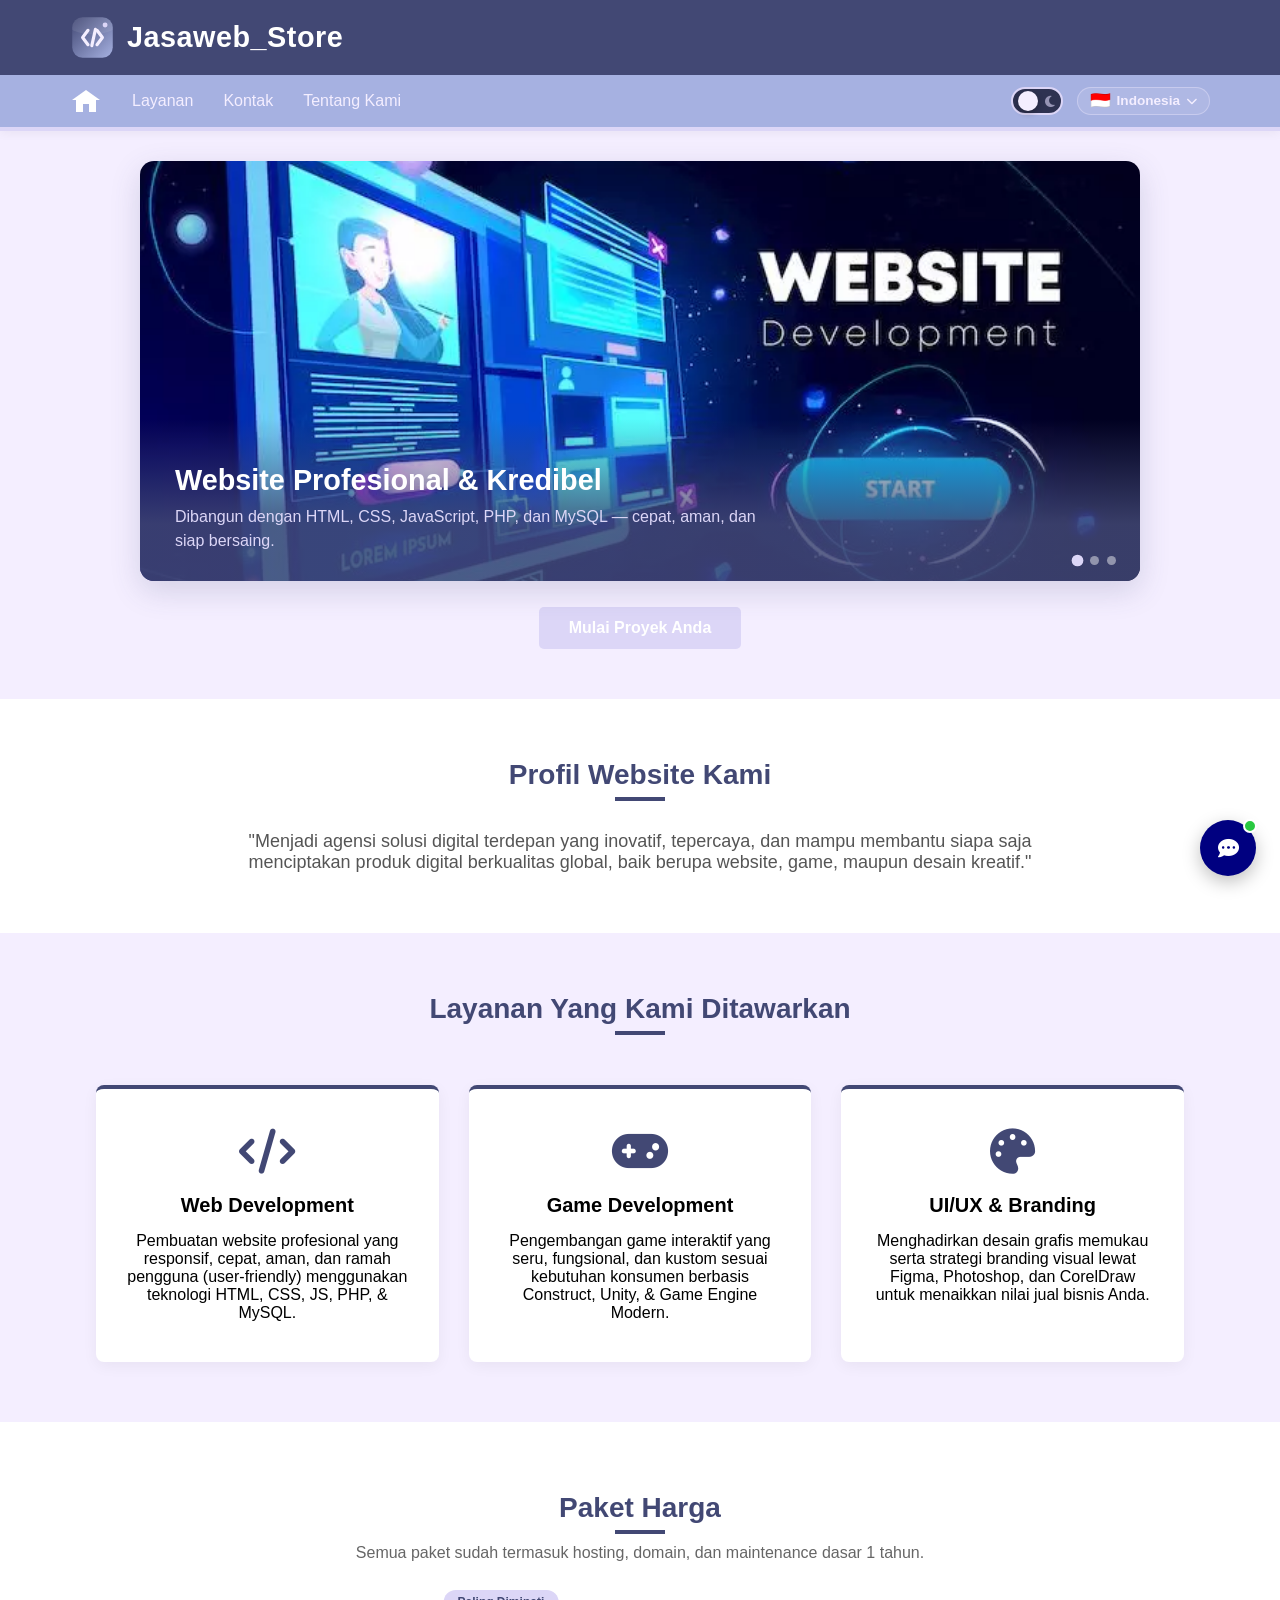
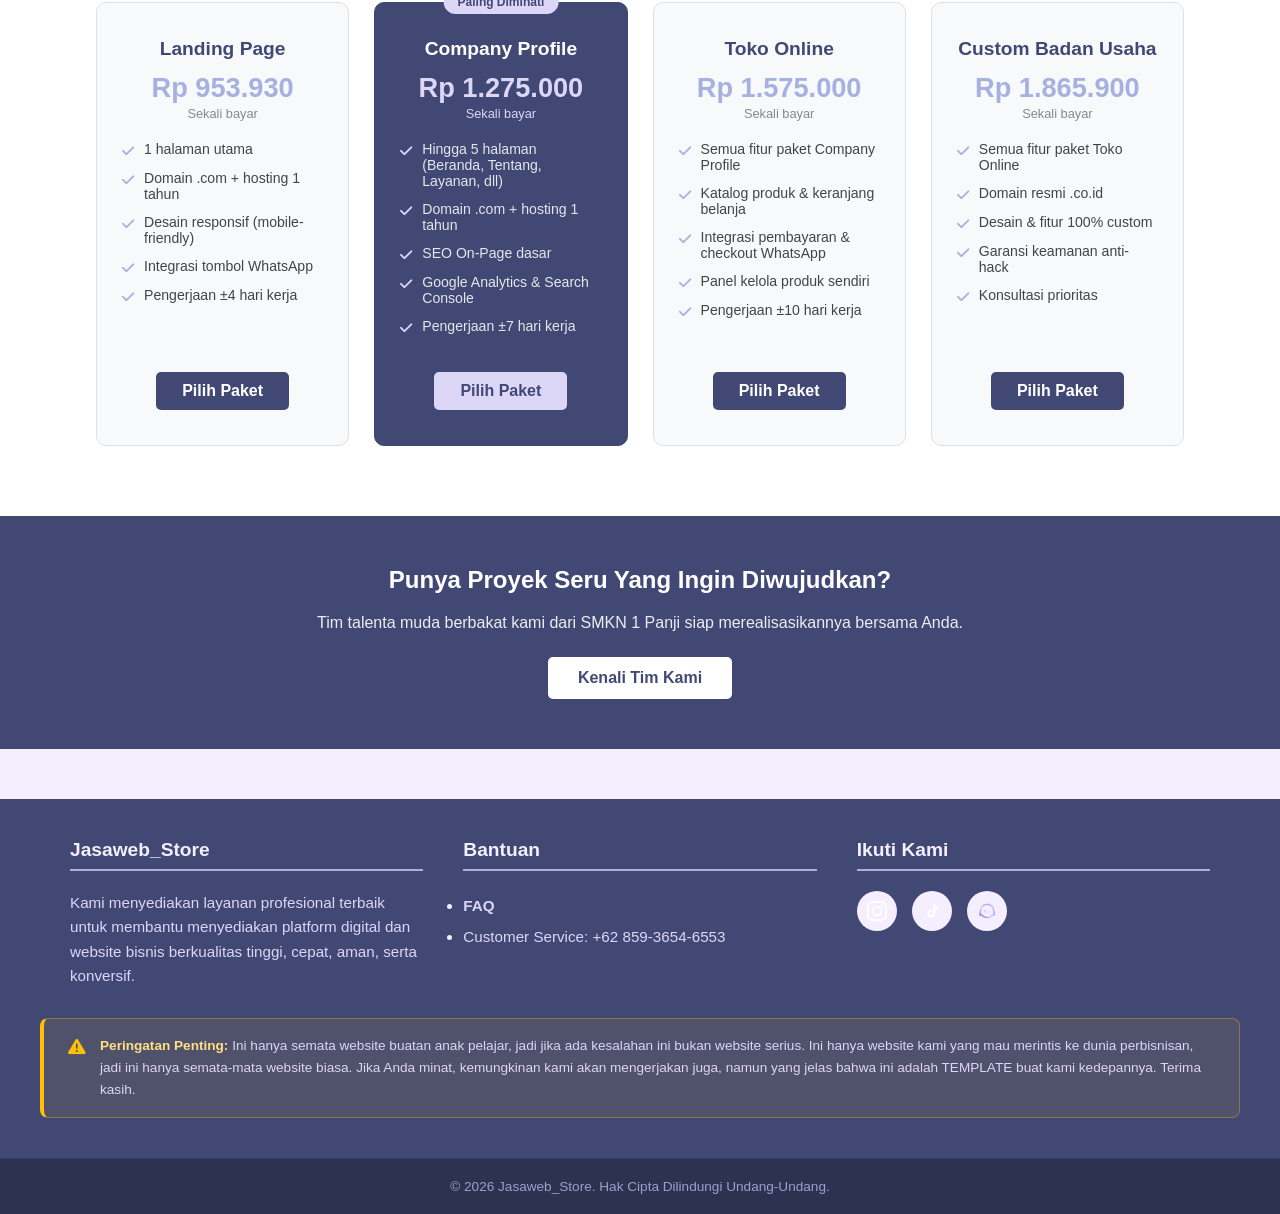
==== commit 83b13711: "Update index.html" ====
--- a/index.html
+++ b/index.html
@@ -41,8 +41,7 @@
         })();
     </script>
     <!-- Header & Navigasi -->
-    <header>
-      <nav class="navbar">
+    <nav class="navbar">
         <!-- Baris Atas: Logo dan Nama Brand -->
         <div class="brand">
             <!-- Ganti src sesuai dengan folder/nama file logomu, contoh: img/logo.png -->
@@ -87,7 +86,6 @@
             </div>
         </div>
     </nav>
-    </header>
 
     <!-- Hero Section: Slider Crossfade -->
     <section class="hs-section">
--- a/style.css
+++ b/style.css
@@ -1120,3 +1120,654 @@
         justify-content: center;
     }
 }
+
+/* =============================================================
+   LANGUAGE SWITCHER (Indonesia / English / Malaysia)
+   ============================================================= */
+
+/* ---- Wadah tombol bahasa di navbar ---- */
+.nav-tools {
+    display: flex;
+    align-items: center;
+    gap: 14px;
+    margin-left: auto;
+}
+
+/* ---- Language switcher ---- */
+.lang-switcher {
+    position: relative;
+}
+
+.lang-current {
+    display: flex;
+    align-items: center;
+    gap: 6px;
+    background-color: rgba(244, 238, 255, 0.12);
+    border: 1px solid rgba(244, 238, 255, 0.35);
+    border-radius: 30px;
+    padding: 5px 12px;
+    cursor: pointer;
+    color: #F4EEFF;
+    font-size: 0.85rem;
+    font-weight: 600;
+    transition: background-color 0.2s ease;
+}
+
+.lang-current:hover {
+    background-color: rgba(244, 238, 255, 0.22);
+}
+
+.lang-current .flag-emoji {
+    font-size: 1.05rem;
+    line-height: 1;
+}
+
+.lang-current .lang-caret {
+    font-size: 0.7rem;
+    transition: transform 0.2s ease;
+}
+
+.lang-switcher.open .lang-caret {
+    transform: rotate(180deg);
+}
+
+.lang-menu {
+    position: absolute;
+    top: calc(100% + 10px);
+    right: 0;
+    background-color: #ffffff;
+    border-radius: 10px;
+    box-shadow: 0 10px 30px rgba(0,0,0,0.2);
+    overflow: hidden;
+    min-width: 165px;
+    opacity: 0;
+    visibility: hidden;
+    transform: translateY(-6px);
+    transition: opacity 0.2s ease, transform 0.2s ease, visibility 0.2s;
+    z-index: 1100;
+}
+
+.lang-switcher.open .lang-menu {
+    opacity: 1;
+    visibility: visible;
+    transform: translateY(0);
+}
+
+.lang-option {
+    display: flex;
+    align-items: center;
+    gap: 10px;
+    width: 100%;
+    padding: 11px 16px;
+    background: none;
+    border: none;
+    cursor: pointer;
+    text-align: left;
+    font-size: 0.9rem;
+    color: #424874;
+    font-weight: 500;
+    transition: background-color 0.15s ease;
+}
+
+.lang-option:hover {
+    background-color: #F4EEFF;
+}
+
+.lang-option.active {
+    background-color: #DCD6F7;
+    font-weight: 700;
+}
+
+.lang-option .flag-emoji {
+    font-size: 1.15rem;
+}
+
+@media (max-width: 640px) {
+    .nav-tools { gap: 8px; }
+    .lang-current span.lang-label { display: none; }
+    .lang-current { padding: 6px 8px; }
+}
+
+/* =============================================================
+   DARK MODE TOGGLE
+   ============================================================= */
+
+.theme-toggle {
+    position: relative;
+    width: 52px;
+    height: 28px;
+    border-radius: 30px;
+    background-color: #2E3251;
+    border: 2px solid #DCD6F7;
+    cursor: pointer;
+    display: flex;
+    align-items: center;
+    padding: 0 5px;
+    transition: background-color 0.3s ease;
+    flex-shrink: 0;
+}
+
+.theme-toggle .toggle-icon {
+    position: absolute;
+    top: 50%;
+    transform: translateY(-50%);
+    font-size: 13px;
+    transition: opacity 0.2s ease;
+}
+
+.theme-toggle .icon-sun { left: 6px; opacity: 1; color: #ffd166; }
+.theme-toggle .icon-moon { right: 6px; opacity: 0.6; color: #DCD6F7; }
+
+.theme-toggle .toggle-knob {
+    width: 20px;
+    height: 20px;
+    border-radius: 50%;
+    background-color: #F4EEFF;
+    box-shadow: 0 2px 6px rgba(0,0,0,0.3);
+    transition: transform 0.3s ease;
+    z-index: 2;
+}
+
+[data-theme="dark"] .theme-toggle .toggle-knob {
+    transform: translateX(22px);
+    background-color: #424874;
+}
+
+[data-theme="dark"] .theme-toggle .icon-sun { opacity: 0.5; }
+[data-theme="dark"] .theme-toggle .icon-moon { opacity: 1; }
+
+/* =============================================================
+   DARK THEME OVERRIDES
+   ============================================================= */
+
+[data-theme="dark"] body {
+    background-color: #14162a;
+    color: #DCD6F7;
+}
+
+[data-theme="dark"] .hs-section { background-color: #14162a; }
+
+[data-theme="dark"] .intro,
+[data-theme="dark"] .harga,
+[data-theme="dark"] .kontak-section,
+[data-theme="dark"] .layanan-detail {
+    background-color: #1b1e38;
+}
+
+[data-theme="dark"] .intro p { color: #b9b6d8; }
+
+[data-theme="dark"] .services,
+[data-theme="dark"] .alur-kerja {
+    background-color: #14162a;
+}
+
+[data-theme="dark"] .section-title { color: #DCD6F7; }
+[data-theme="dark"] .section-title::after { background-color: #A6B1E1; }
+
+[data-theme="dark"] .service-card,
+[data-theme="dark"] .harga-card,
+[data-theme="dark"] .alur-step,
+[data-theme="dark"] .kartu-tech,
+[data-theme="dark"] .accordion-item {
+    background-color: #23264a;
+    border-color: #35386a;
+    color: #DCD6F7;
+}
+
+[data-theme="dark"] .service-card h3,
+[data-theme="dark"] .alur-step h3,
+[data-theme="dark"] .kartu-tech h3,
+[data-theme="dark"] .info-item h4,
+[data-theme="dark"] .kontak-info h2,
+[data-theme="dark"] .kontak-form-wrap h2,
+[data-theme="dark"] .seksi-tentang h2,
+[data-theme="dark"] .layanan-text h2,
+[data-theme="dark"] .harga-card h3,
+[data-theme="dark"] .judul-tengah,
+[data-theme="dark"] .accordion-header {
+    color: #DCD6F7;
+}
+
+[data-theme="dark"] .service-card p,
+[data-theme="dark"] .alur-step p,
+[data-theme="dark"] .kartu-tech p,
+[data-theme="dark"] .harga-ket,
+[data-theme="dark"] .harga-subtitle,
+[data-theme="dark"] .info-item p,
+[data-theme="dark"] .seksi-tentang p,
+[data-theme="dark"] .seksi-tentang li,
+[data-theme="dark"] .layanan-text p,
+[data-theme="dark"] .layanan-list li,
+[data-theme="dark"] .sub-intro,
+[data-theme="dark"] .sub-teknologi,
+[data-theme="dark"] .form-desc,
+[data-theme="dark"] .accordion-content,
+[data-theme="dark"] .container-tentang {
+    color: #b9b6d8;
+}
+
+[data-theme="dark"] .accordion-content {
+    background-color: #23264a;
+}
+
+[data-theme="dark"] .harga-card {
+    background-color: #23264a;
+}
+
+[data-theme="dark"] .harga-populer {
+    background: #2b2f5c;
+    border-color: #4b4f8f;
+}
+
+[data-theme="dark"] .kartu-developer {
+    background-color: rgba(166, 177, 225, 0.08);
+    border-color: #35386a;
+}
+
+[data-theme="dark"] .kartu-developer h3 { color: #DCD6F7; }
+[data-theme="dark"] .kartu-developer p { color: #b9b6d8; }
+
+[data-theme="dark"] .kartu-tech:hover {
+    border-color: #A6B1E1;
+}
+
+[data-theme="dark"] .pembatas { background: #35386a; }
+
+[data-theme="dark"] .kontak-form input,
+[data-theme="dark"] .kontak-form textarea {
+    background-color: #14162a;
+    border-color: #35386a;
+    color: #DCD6F7;
+}
+
+[data-theme="dark"] .kontak-form label { color: #DCD6F7; }
+
+[data-theme="dark"] .kontak-form input::placeholder,
+[data-theme="dark"] .kontak-form textarea::placeholder {
+    color: #7d7aa3;
+}
+
+[data-theme="dark"] footer {
+    background-color: #101122;
+}
+
+[data-theme="dark"] .footer-bottom {
+    background-color: #0a0b17;
+    border-top-color: #23264a;
+}
+
+[data-theme="dark"] .disclaimer-box {
+    background-color: rgba(255, 193, 7, 0.06);
+}
+
+/* =============================================================
+   PAGE LOADING ANIMATION
+   ============================================================= */
+
+#page-loader {
+    position: fixed;
+    inset: 0;
+    z-index: 99999;
+    display: flex;
+    flex-direction: column;
+    align-items: center;
+    justify-content: center;
+    gap: 22px;
+    background: linear-gradient(135deg, #424874 0%, #A6B1E1 100%);
+    transition: opacity 0.5s ease, visibility 0.5s ease;
+}
+
+#page-loader.loader-hidden {
+    opacity: 0;
+    visibility: hidden;
+    pointer-events: none;
+}
+
+.loader-logo-wrap {
+    position: relative;
+    width: 84px;
+    height: 84px;
+    display: flex;
+    align-items: center;
+    justify-content: center;
+}
+
+.loader-ring {
+    position: absolute;
+    inset: 0;
+    border-radius: 50%;
+    border: 4px solid rgba(244, 238, 255, 0.25);
+    border-top-color: #F4EEFF;
+    animation: loader-spin 0.9s linear infinite;
+}
+
+.loader-logo-inner {
+    width: 46px;
+    height: 46px;
+    border-radius: 12px;
+    background-color: #F4EEFF;
+    display: flex;
+    align-items: center;
+    justify-content: center;
+    font-size: 1.4rem;
+    color: #424874;
+    font-weight: 800;
+    animation: loader-pulse 1.4s ease-in-out infinite;
+}
+
+.loader-text {
+    color: #F4EEFF;
+    font-weight: 700;
+    font-size: 1.05rem;
+    letter-spacing: 0.5px;
+    display: flex;
+    align-items: center;
+    gap: 3px;
+}
+
+.loader-dot {
+    animation: loader-dot-bounce 1.2s ease-in-out infinite;
+}
+
+.loader-dot:nth-child(2) { animation-delay: 0.15s; }
+.loader-dot:nth-child(3) { animation-delay: 0.3s; }
+
+@keyframes loader-spin {
+    to { transform: rotate(360deg); }
+}
+
+@keyframes loader-pulse {
+    0%, 100% { transform: scale(1); opacity: 1; }
+    50% { transform: scale(0.88); opacity: 0.8; }
+}
+
+@keyframes loader-dot-bounce {
+    0%, 80%, 100% { transform: translateY(0); opacity: 0.6; }
+    40% { transform: translateY(-6px); opacity: 1; }
+}
+
+[data-theme="dark"] #page-loader {
+    background: linear-gradient(135deg, #14162a 0%, #2b2f5c 100%);
+}
+
+/* =============================
+   LIVE CHAT WIDGET
+   ============================= */
+
+.chat-widget {
+    position: fixed;
+    bottom: 24px;
+    right: 24px;
+    z-index: 998;
+    display: flex;
+    flex-direction: column;
+    align-items: flex-end;
+    gap: 14px;
+}
+
+.chat-bubble-btn {
+    width: 56px;
+    height: 56px;
+    border-radius: 50%;
+    background: #000080;
+    color: #ffffff;
+    border: none;
+    box-shadow: 0 6px 18px rgba(0,0,0,0.25);
+    cursor: pointer;
+    font-size: 21px;
+    display: flex;
+    align-items: center;
+    justify-content: center;
+    position: relative;
+    transition: transform 0.25s ease, background 0.25s ease;
+}
+
+.chat-bubble-btn:hover {
+    transform: scale(1.07);
+    background: #0047AB;
+}
+
+.chat-icon-close { display: none; }
+.chat-widget.open .chat-icon-open { display: none; }
+.chat-widget.open .chat-icon-close { display: inline-block; }
+
+.chat-ping {
+    position: absolute;
+    top: -1px;
+    right: -1px;
+    width: 14px;
+    height: 14px;
+    background: #28c840;
+    border: 2px solid #ffffff;
+    border-radius: 50%;
+    animation: chatPing 1.8s ease-in-out infinite;
+}
+
+@keyframes chatPing {
+    0%, 100% { transform: scale(1); opacity: 1; }
+    50% { transform: scale(1.3); opacity: 0.6; }
+}
+
+.chat-bubble-btn.chat-attention {
+    animation: chatBounce 0.5s ease 3;
+}
+
+@keyframes chatBounce {
+    0%, 100% { transform: translateY(0); }
+    50% { transform: translateY(-8px); }
+}
+
+.chat-panel {
+    width: 300px;
+    max-width: 82vw;
+    background: #ffffff;
+    border-radius: 16px;
+    box-shadow: 0 14px 36px rgba(0,0,0,0.2);
+    overflow: hidden;
+    transform: translateY(12px) scale(0.96);
+    opacity: 0;
+    pointer-events: none;
+    transition: transform 0.25s ease, opacity 0.25s ease;
+}
+
+.chat-widget.open .chat-panel {
+    transform: translateY(0) scale(1);
+    opacity: 1;
+    pointer-events: auto;
+}
+
+.chat-panel-header {
+    display: flex;
+    align-items: center;
+    gap: 10px;
+    background: linear-gradient(135deg, #002080, #0047AB);
+    color: #ffffff;
+    padding: 14px 40px 14px 16px;
+    position: relative;
+}
+
+.chat-avatar {
+    width: 38px;
+    height: 38px;
+    border-radius: 50%;
+    background: rgba(255,255,255,0.15);
+    display: flex;
+    align-items: center;
+    justify-content: center;
+    font-size: 16px;
+    flex-shrink: 0;
+}
+
+.chat-panel-title {
+    font-weight: 700;
+    font-size: 0.95rem;
+    margin: 0;
+}
+
+.chat-panel-status {
+    font-size: 0.72rem;
+    margin: 2px 0 0;
+    opacity: 0.85;
+}
+
+.chat-panel-close {
+    position: absolute;
+    top: 12px;
+    right: 12px;
+    background: none;
+    border: none;
+    color: #ffffff;
+    opacity: 0.8;
+    cursor: pointer;
+    font-size: 14px;
+}
+
+.chat-panel-close:hover { opacity: 1; }
+
+.chat-panel-body {
+    padding: 16px;
+}
+
+.chat-msg {
+    background: #f1f4f9;
+    border-radius: 12px;
+    border-top-left-radius: 4px;
+    padding: 10px 14px;
+    font-size: 0.85rem;
+    line-height: 1.5;
+    color: #333333;
+}
+
+.chat-panel-cta {
+    display: flex;
+    align-items: center;
+    justify-content: center;
+    gap: 8px;
+    background: #25D366;
+    color: #ffffff;
+    text-decoration: none;
+    font-weight: 600;
+    font-size: 0.85rem;
+    padding: 12px;
+    margin: 0 16px 16px;
+    border-radius: 10px;
+    transition: background 0.2s ease;
+}
+
+.chat-panel-cta:hover {
+    background: #1ebe5b;
+}
+
+.chat-panel-cta i {
+    font-size: 1rem;
+}
+
+[data-theme="dark"] .chat-panel {
+    background: #1c1f2b;
+}
+
+[data-theme="dark"] .chat-msg {
+    background: #242838;
+    color: #dbe1ee;
+}
+
+@media (max-width: 480px) {
+    .chat-widget {
+        bottom: 16px;
+        right: 16px;
+    }
+    .chat-panel {
+        width: 270px;
+    }
+}
+
+/* =============================
+   FAQ SEARCH BAR
+   ============================= */
+
+.faq-search-wrap {
+    position: relative;
+    max-width: 500px;
+    margin: 0 auto 28px auto;
+}
+
+.faq-search-icon {
+    position: absolute;
+    left: 18px;
+    top: 50%;
+    transform: translateY(-50%);
+    color: #94a3b8;
+    font-size: 0.95rem;
+}
+
+.faq-search-input {
+    width: 100%;
+    box-sizing: border-box;
+    padding: 13px 42px 13px 44px;
+    border-radius: 30px;
+    border: 1.5px solid #e2e8f0;
+    font-size: 0.92rem;
+    font-family: inherit;
+    outline: none;
+    transition: border-color 0.2s ease, box-shadow 0.2s ease;
+}
+
+.faq-search-input:focus {
+    border-color: #0047AB;
+    box-shadow: 0 0 0 3px rgba(0, 71, 171, 0.12);
+}
+
+.faq-search-clear {
+    position: absolute;
+    right: 14px;
+    top: 50%;
+    transform: translateY(-50%);
+    background: #e2e8f0;
+    border: none;
+    width: 22px;
+    height: 22px;
+    border-radius: 50%;
+    color: #64748b;
+    cursor: pointer;
+    font-size: 11px;
+    display: flex;
+    align-items: center;
+    justify-content: center;
+}
+
+.faq-search-clear:hover {
+    background: #cbd5e1;
+}
+
+.faq-no-result {
+    text-align: center;
+    color: #64748b;
+    font-size: 0.9rem;
+    padding: 20px 0;
+}
+
+.accordion-item.faq-hidden {
+    display: none;
+}
+
+.faq-highlight {
+    background: #fff3b0;
+    border-radius: 3px;
+    padding: 0 2px;
+}
+
+[data-theme="dark"] .faq-search-input {
+    background-color: #1c1f2b;
+    border-color: #2c3040;
+    color: #e8ecf5;
+}
+
+[data-theme="dark"] .faq-search-clear {
+    background: #2c3040;
+    color: #b8c0d4;
+}
+
+[data-theme="dark"] .faq-highlight {
+    background: #6b5b0f;
+    color: #ffe9a8;
+}
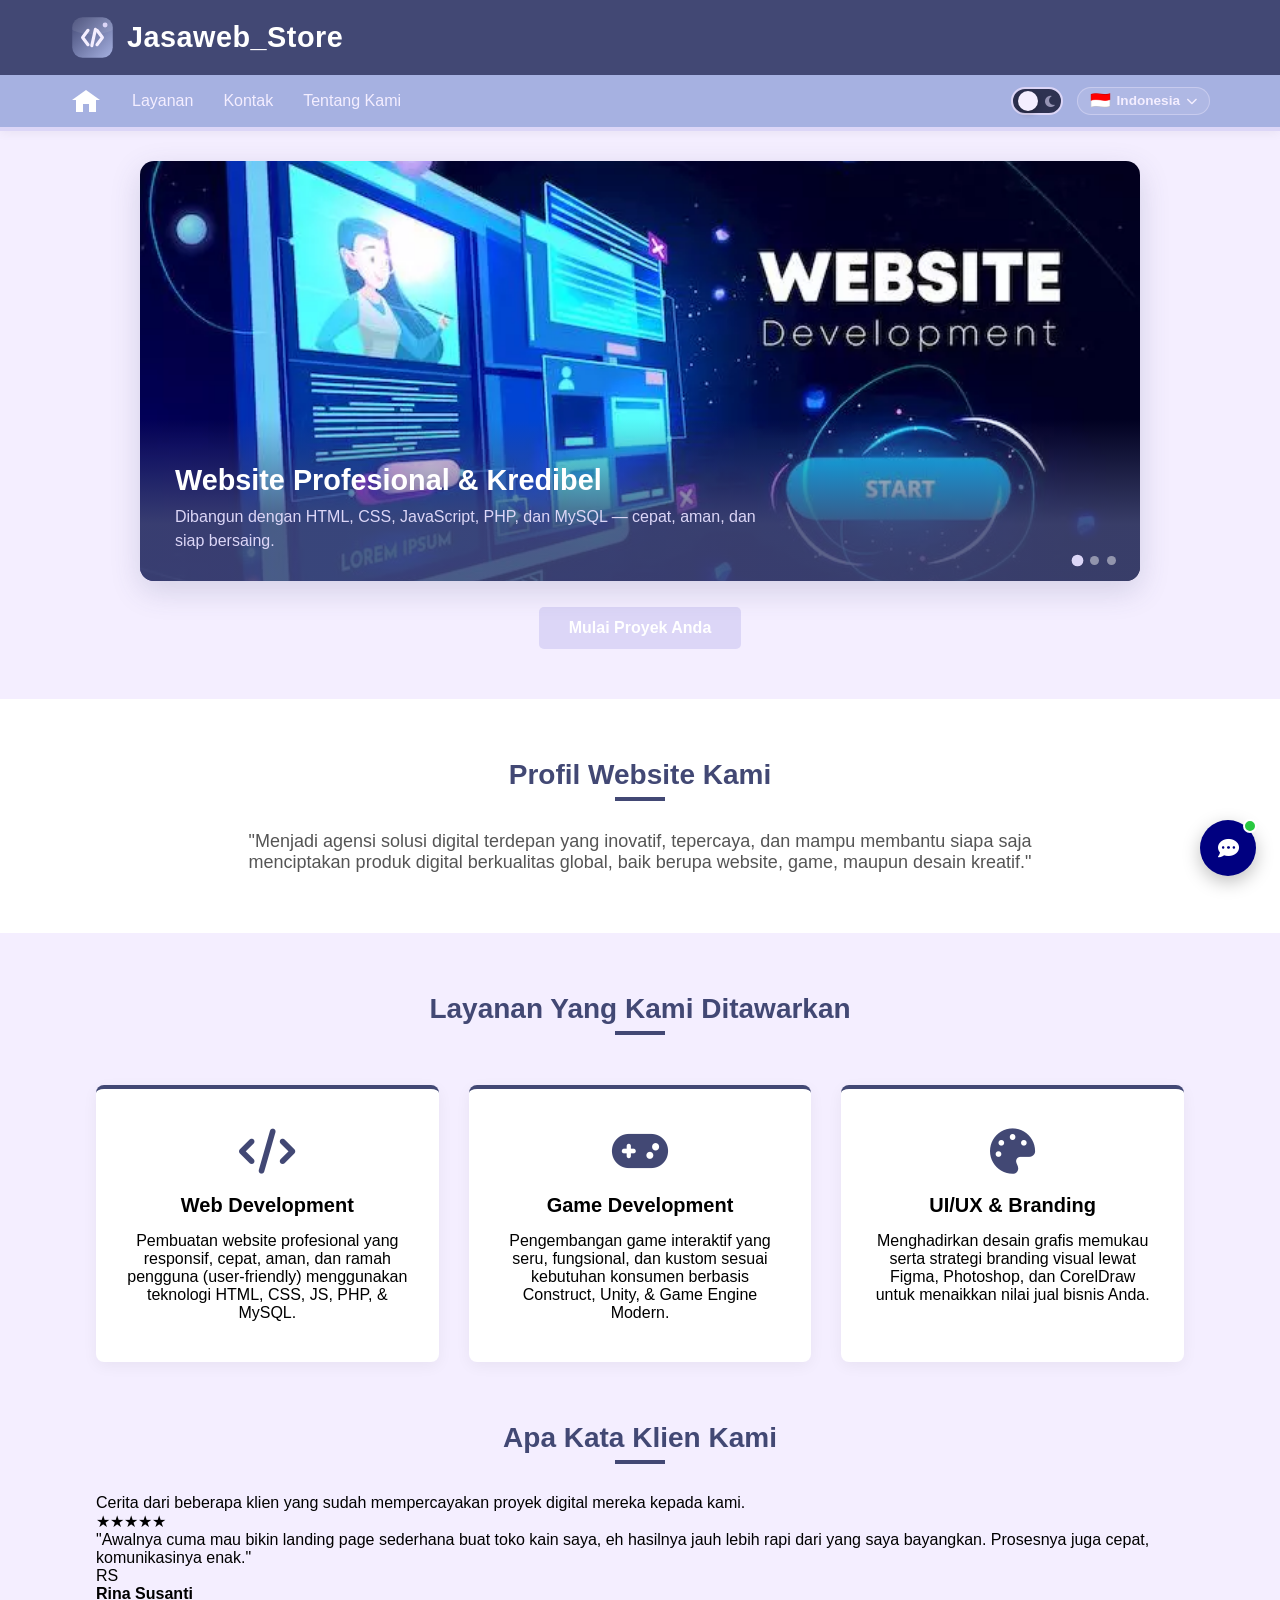
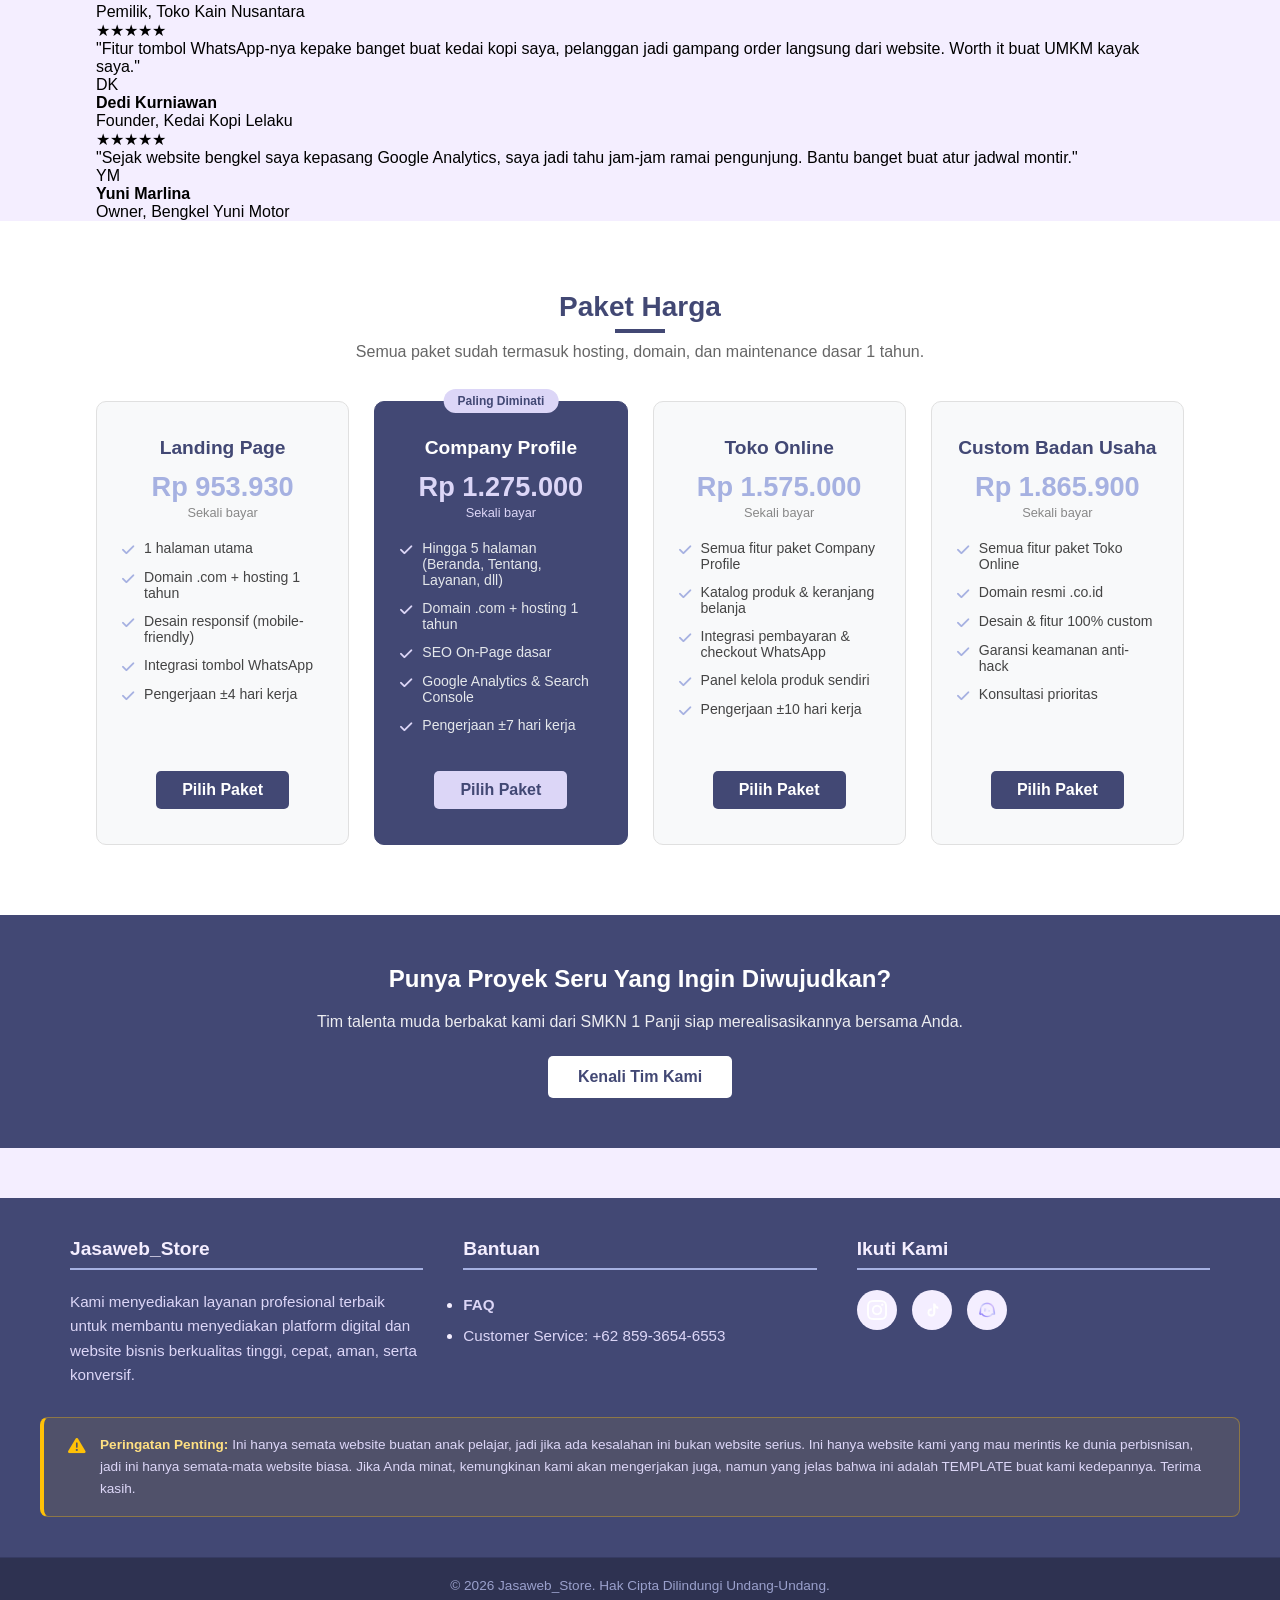
==== commit 0d9f6d38: "Update index.html" ====
--- a/index.html
+++ b/index.html
@@ -4,6 +4,26 @@
     <meta charset="UTF-8">
     <meta name="viewport" content="width=device-width, initial-scale=1.0">
     <title>Jasaweb_Store - Solusi Digital Terdepan</title>
+
+    <!-- SEO -->
+    <meta name="description" content="Jasa pembuatan website, game, dan desain UI/UX profesional untuk UMKM dan bisnis Anda. Cepat, aman, dan terjangkau mulai dari Rp 953.930.">
+
+    <!-- Open Graph / Facebook, WhatsApp, dll -->
+    <meta property="og:type" content="website">
+    <meta property="og:site_name" content="Jasaweb_Store">
+    <meta property="og:title" content="Jasaweb_Store - Solusi Digital Terdepan">
+    <meta property="og:description" content="Jasa pembuatan website, game, dan desain UI/UX profesional untuk UMKM dan bisnis Anda. Cepat, aman, dan terjangkau mulai dari Rp 953.930.">
+    <meta property="og:image" content="https://aristaweblutfi.github.io/jasaweb-store/img/og-image.png">
+    <meta property="og:image:width" content="1200">
+    <meta property="og:image:height" content="630">
+    <meta property="og:url" content="https://aristaweblutfi.github.io/jasaweb-store/index.html">
+    <meta property="og:locale" content="id_ID">
+
+    <!-- Twitter Card -->
+    <meta name="twitter:card" content="summary_large_image">
+    <meta name="twitter:title" content="Jasaweb_Store - Solusi Digital Terdepan">
+    <meta name="twitter:description" content="Jasa pembuatan website, game, dan desain UI/UX profesional untuk UMKM dan bisnis Anda. Cepat, aman, dan terjangkau mulai dari Rp 953.930.">
+    <meta name="twitter:image" content="https://aristaweblutfi.github.io/jasaweb-store/img/og-image.png">
     <!-- Menggunakan Font Awesome untuk Icon Teknologi -->
     <link rel="stylesheet" href="https://cdnjs.cloudflare.com/ajax/libs/font-awesome/6.4.0/css/all.min.css">
     <link rel="stylesheet" href="style.css">
@@ -165,6 +185,52 @@
         </div>
     </section>
 
+    <!-- Testimoni -->
+    <section class="testimoni">
+        <div class="container">
+            <center><h2 class="section-title" data-i18n="index.testimoni.title">Apa Kata Klien Kami</h2></center>
+            <p class="testimoni-subtitle" data-i18n="index.testimoni.subtitle">Cerita dari beberapa klien yang sudah mempercayakan proyek digital mereka kepada kami.</p>
+
+            <div class="testimoni-grid">
+                <div class="testimoni-card">
+                    <div class="testimoni-stars">★★★★★</div>
+                    <p class="testimoni-quote" data-i18n="index.testimoni.t1.quote">"Awalnya cuma mau bikin landing page sederhana buat toko kain saya, eh hasilnya jauh lebih rapi dari yang saya bayangkan. Prosesnya juga cepat, komunikasinya enak."</p>
+                    <div class="testimoni-person">
+                        <div class="testimoni-avatar">RS</div>
+                        <div>
+                            <h4 data-i18n="index.testimoni.t1.name">Rina Susanti</h4>
+                            <span data-i18n="index.testimoni.t1.role">Pemilik, Toko Kain Nusantara</span>
+                        </div>
+                    </div>
+                </div>
+
+                <div class="testimoni-card">
+                    <div class="testimoni-stars">★★★★★</div>
+                    <p class="testimoni-quote" data-i18n="index.testimoni.t2.quote">"Fitur tombol WhatsApp-nya kepake banget buat kedai kopi saya, pelanggan jadi gampang order langsung dari website. Worth it buat UMKM kayak saya."</p>
+                    <div class="testimoni-person">
+                        <div class="testimoni-avatar">DK</div>
+                        <div>
+                            <h4 data-i18n="index.testimoni.t2.name">Dedi Kurniawan</h4>
+                            <span data-i18n="index.testimoni.t2.role">Founder, Kedai Kopi Lelaku</span>
+                        </div>
+                    </div>
+                </div>
+
+                <div class="testimoni-card">
+                    <div class="testimoni-stars">★★★★★</div>
+                    <p class="testimoni-quote" data-i18n="index.testimoni.t3.quote">"Sejak website bengkel saya kepasang Google Analytics, saya jadi tahu jam-jam ramai pengunjung. Bantu banget buat atur jadwal montir."</p>
+                    <div class="testimoni-person">
+                        <div class="testimoni-avatar">YM</div>
+                        <div>
+                            <h4 data-i18n="index.testimoni.t3.name">Yuni Marlina</h4>
+                            <span data-i18n="index.testimoni.t3.role">Owner, Bengkel Yuni Motor</span>
+                        </div>
+                    </div>
+                </div>
+            </div>
+        </div>
+    </section>
+
     <!-- Paket Harga -->
     <section class="harga">
         <div class="container">
@@ -407,6 +473,18 @@
     "index.cta.title": "Punya Proyek Seru Yang Ingin Diwujudkan?",
     "index.cta.desc": "Tim talenta muda berbakat kami dari SMKN 1 Panji siap merealisasikannya bersama Anda.",
     "index.cta.btn": "Kenali Tim Kami",
+
+    "index.testimoni.title": "Apa Kata Klien Kami",
+    "index.testimoni.subtitle": "Cerita dari beberapa klien yang sudah mempercayakan proyek digital mereka kepada kami.",
+    "index.testimoni.t1.quote": "\"Awalnya cuma mau bikin landing page sederhana buat toko kain saya, eh hasilnya jauh lebih rapi dari yang saya bayangkan. Prosesnya juga cepat, komunikasinya enak.\"",
+    "index.testimoni.t1.name": "Rina Susanti",
+    "index.testimoni.t1.role": "Pemilik, Toko Kain Nusantara",
+    "index.testimoni.t2.quote": "\"Fitur tombol WhatsApp-nya kepake banget buat kedai kopi saya, pelanggan jadi gampang order langsung dari website. Worth it buat UMKM kayak saya.\"",
+    "index.testimoni.t2.name": "Dedi Kurniawan",
+    "index.testimoni.t2.role": "Founder, Kedai Kopi Lelaku",
+    "index.testimoni.t3.quote": "\"Sejak website bengkel saya kepasang Google Analytics, saya jadi tahu jam-jam ramai pengunjung. Bantu banget buat atur jadwal montir.\"",
+    "index.testimoni.t3.name": "Yuni Marlina",
+    "index.testimoni.t3.role": "Owner, Bengkel Yuni Motor",
 
     "kontak.title": "Kontak Kami - Jasaweb_Store",
     "kontak.hero.title": "Hubungi Kami",
@@ -653,6 +731,18 @@
     "index.cta.desc": "Our talented young team from SMKN 1 Panji is ready to make it happen with you.",
     "index.cta.btn": "Meet Our Team",
 
+    "index.testimoni.title": "What Our Clients Say",
+    "index.testimoni.subtitle": "Stories from clients who have trusted their digital projects to us.",
+    "index.testimoni.t1.quote": "\"I originally just wanted a simple landing page for my fabric shop, but the result turned out much neater than I imagined. The process was fast and communication was smooth.\"",
+    "index.testimoni.t1.name": "Rina Susanti",
+    "index.testimoni.t1.role": "Owner, Toko Kain Nusantara",
+    "index.testimoni.t2.quote": "\"The WhatsApp button feature is really useful for my coffee shop, customers can easily order directly from the website. Worth it for a small business like mine.\"",
+    "index.testimoni.t2.name": "Dedi Kurniawan",
+    "index.testimoni.t2.role": "Founder, Kedai Kopi Lelaku",
+    "index.testimoni.t3.quote": "\"Since Google Analytics got installed on my workshop's website, I now know the busiest visitor hours. Really helps with scheduling my mechanics.\"",
+    "index.testimoni.t3.name": "Yuni Marlina",
+    "index.testimoni.t3.role": "Owner, Bengkel Yuni Motor",
+
     "kontak.title": "Contact Us - Jasaweb_Store",
     "kontak.hero.title": "Contact Us",
     "kontak.hero.desc": "Have a question or want to start a project? Send a message or visit our office directly.",
@@ -897,6 +987,18 @@
     "index.cta.title": "Ada Projek Menarik Yang Ingin Direalisasikan?",
     "index.cta.desc": "Pasukan bertalenta muda kami dari SMKN 1 Panji sedia merealisasikannya bersama anda.",
     "index.cta.btn": "Kenali Pasukan Kami",
+
+    "index.testimoni.title": "Apa Kata Klien Kami",
+    "index.testimoni.subtitle": "Cerita daripada beberapa klien yang telah mempercayakan projek digital mereka kepada kami.",
+    "index.testimoni.t1.quote": "\"Pada mulanya saya cuma nak buat landing page ringkas untuk kedai kain saya, tapi hasilnya jauh lebih kemas daripada yang saya bayangkan. Prosesnya pantas, komunikasinya senang.\"",
+    "index.testimoni.t1.name": "Rina Susanti",
+    "index.testimoni.t1.role": "Pemilik, Toko Kain Nusantara",
+    "index.testimoni.t2.quote": "\"Butang WhatsApp sangat membantu untuk kedai kopi saya, pelanggan senang order terus dari laman web. Berbaloi untuk perniagaan kecil macam saya.\"",
+    "index.testimoni.t2.name": "Dedi Kurniawan",
+    "index.testimoni.t2.role": "Founder, Kedai Kopi Lelaku",
+    "index.testimoni.t3.quote": "\"Sejak laman web bengkel saya dipasang Google Analytics, saya jadi tahu waktu paling ramai pelawat. Sangat membantu untuk atur jadual mekanik.\"",
+    "index.testimoni.t3.name": "Yuni Marlina",
+    "index.testimoni.t3.role": "Owner, Bengkel Yuni Motor",
 
     "kontak.title": "Hubungi Kami - Jasaweb_Store",
     "kontak.hero.title": "Hubungi Kami",
@@ -1167,5 +1269,7 @@
         }
     </script>
  
+    <script src="js/scroll-reveal.js"></script>
+
 </body>
 </html>
--- a/style.css
+++ b/style.css
@@ -259,6 +259,7 @@
 body {
   background-color: #F4EEFF; 
   min-height: 100vh;
+  overflow-x: hidden;
 }
 
 .navbar {
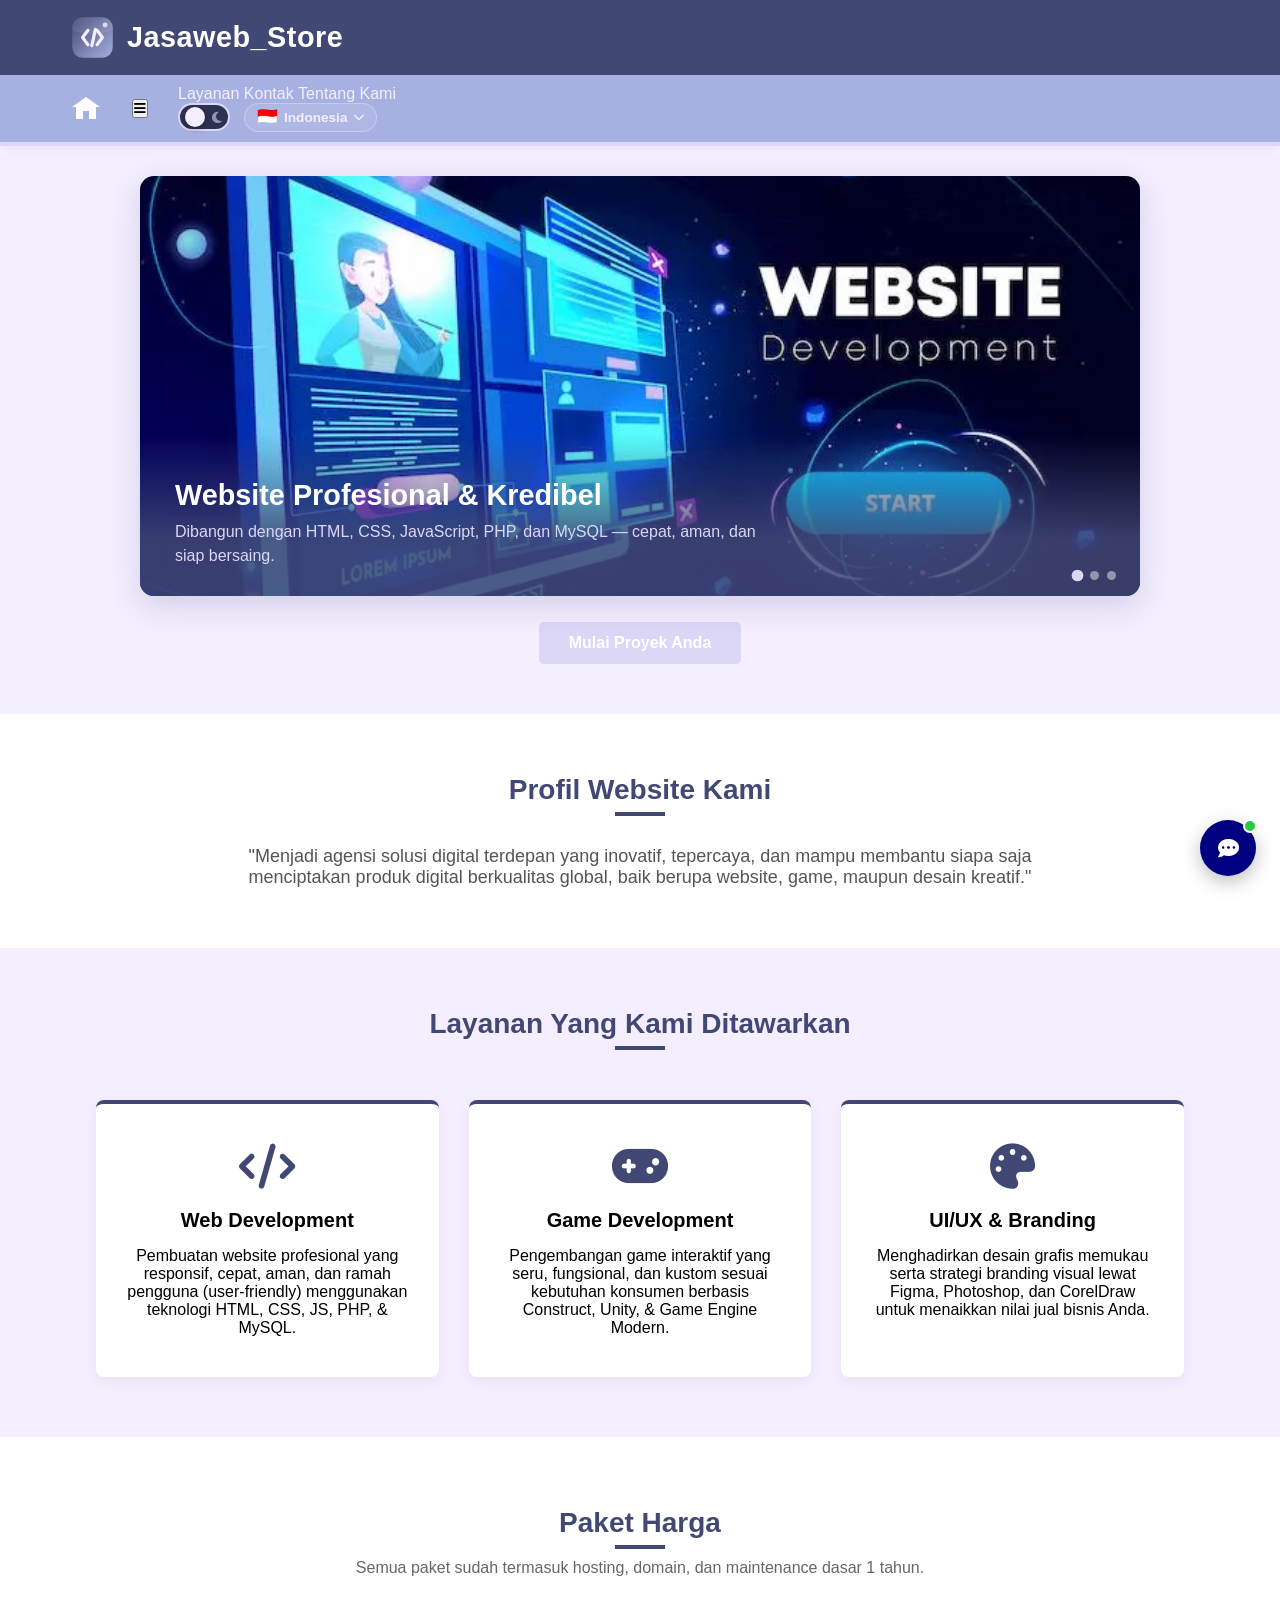
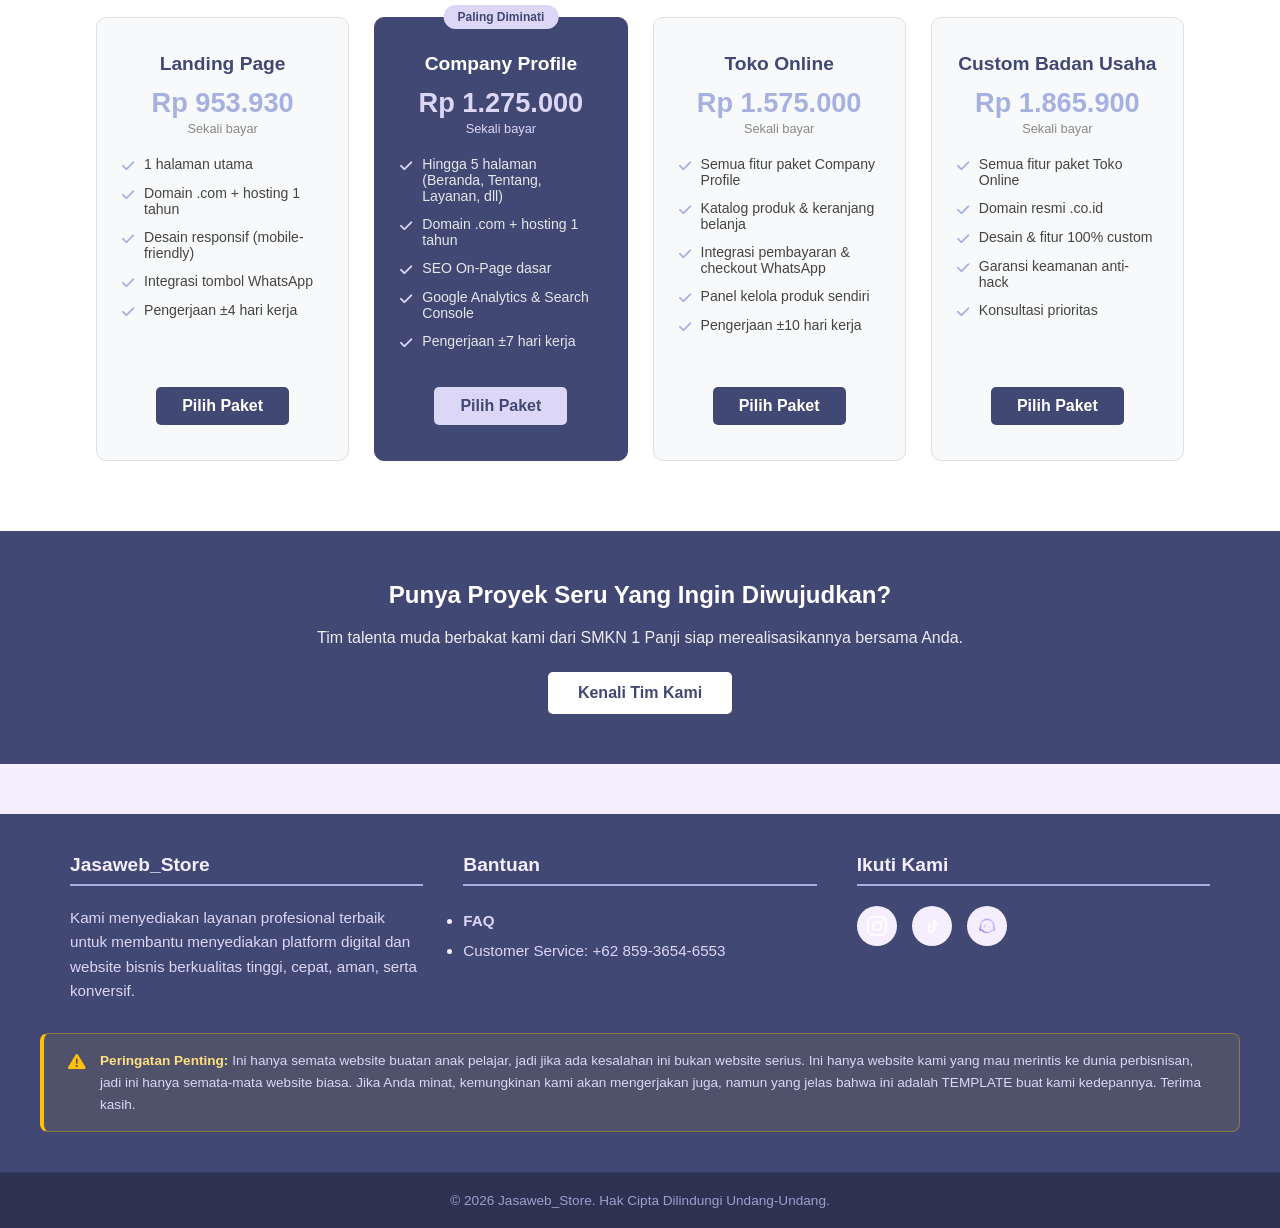
==== commit c4a19c1d: "Update index.html" ====
--- a/index.html
+++ b/index.html
@@ -4,29 +4,10 @@
     <meta charset="UTF-8">
     <meta name="viewport" content="width=device-width, initial-scale=1.0">
     <title>Jasaweb_Store - Solusi Digital Terdepan</title>
-
-    <!-- SEO -->
-    <meta name="description" content="Jasa pembuatan website, game, dan desain UI/UX profesional untuk UMKM dan bisnis Anda. Cepat, aman, dan terjangkau mulai dari Rp 953.930.">
-
-    <!-- Open Graph / Facebook, WhatsApp, dll -->
-    <meta property="og:type" content="website">
-    <meta property="og:site_name" content="Jasaweb_Store">
-    <meta property="og:title" content="Jasaweb_Store - Solusi Digital Terdepan">
-    <meta property="og:description" content="Jasa pembuatan website, game, dan desain UI/UX profesional untuk UMKM dan bisnis Anda. Cepat, aman, dan terjangkau mulai dari Rp 953.930.">
-    <meta property="og:image" content="https://aristaweblutfi.github.io/jasaweb-store/img/og-image.png">
-    <meta property="og:image:width" content="1200">
-    <meta property="og:image:height" content="630">
-    <meta property="og:url" content="https://aristaweblutfi.github.io/jasaweb-store/index.html">
-    <meta property="og:locale" content="id_ID">
-
-    <!-- Twitter Card -->
-    <meta name="twitter:card" content="summary_large_image">
-    <meta name="twitter:title" content="Jasaweb_Store - Solusi Digital Terdepan">
-    <meta name="twitter:description" content="Jasa pembuatan website, game, dan desain UI/UX profesional untuk UMKM dan bisnis Anda. Cepat, aman, dan terjangkau mulai dari Rp 953.930.">
-    <meta name="twitter:image" content="https://aristaweblutfi.github.io/jasaweb-store/img/og-image.png">
     <!-- Menggunakan Font Awesome untuk Icon Teknologi -->
     <link rel="stylesheet" href="https://cdnjs.cloudflare.com/ajax/libs/font-awesome/6.4.0/css/all.min.css">
     <link rel="stylesheet" href="style.css">
+
     <script>
         (function () {
             var saved = localStorage.getItem('jw-theme');
@@ -77,6 +58,10 @@
                     <div class="house-roof"></div>
                     <div class="house-body"></div>
                 </a>
+                <button class="nav-toggle-btn" id="nav-toggle-btn" type="button" aria-label="Buka menu">
+                    <i class="fa-solid fa-bars"></i>
+                </button>
+                <div class="nav-links-wrap" id="nav-links-wrap">
                 
                 <!-- Link Menu Navigasi -->
                 <a href="layanan.html" class="nav-link" data-i18n="nav.layanan">Layanan</a>
@@ -103,6 +88,7 @@
                         </div>
                     </div>
                 </div>
+                </div>
             </div>
         </div>
     </nav>
@@ -180,52 +166,6 @@
                     <i class="fa-solid fa-palette"></i>
                     <h3 data-i18n="index.services.design.title">UI/UX & Branding</h3>
                     <p data-i18n="index.services.design.desc">Menghadirkan desain grafis memukau serta strategi branding visual lewat Figma, Photoshop, dan CorelDraw untuk menaikkan nilai jual bisnis Anda.</p>
-                </div>
-            </div>
-        </div>
-    </section>
-
-    <!-- Testimoni -->
-    <section class="testimoni">
-        <div class="container">
-            <center><h2 class="section-title" data-i18n="index.testimoni.title">Apa Kata Klien Kami</h2></center>
-            <p class="testimoni-subtitle" data-i18n="index.testimoni.subtitle">Cerita dari beberapa klien yang sudah mempercayakan proyek digital mereka kepada kami.</p>
-
-            <div class="testimoni-grid">
-                <div class="testimoni-card">
-                    <div class="testimoni-stars">★★★★★</div>
-                    <p class="testimoni-quote" data-i18n="index.testimoni.t1.quote">"Awalnya cuma mau bikin landing page sederhana buat toko kain saya, eh hasilnya jauh lebih rapi dari yang saya bayangkan. Prosesnya juga cepat, komunikasinya enak."</p>
-                    <div class="testimoni-person">
-                        <div class="testimoni-avatar">RS</div>
-                        <div>
-                            <h4 data-i18n="index.testimoni.t1.name">Rina Susanti</h4>
-                            <span data-i18n="index.testimoni.t1.role">Pemilik, Toko Kain Nusantara</span>
-                        </div>
-                    </div>
-                </div>
-
-                <div class="testimoni-card">
-                    <div class="testimoni-stars">★★★★★</div>
-                    <p class="testimoni-quote" data-i18n="index.testimoni.t2.quote">"Fitur tombol WhatsApp-nya kepake banget buat kedai kopi saya, pelanggan jadi gampang order langsung dari website. Worth it buat UMKM kayak saya."</p>
-                    <div class="testimoni-person">
-                        <div class="testimoni-avatar">DK</div>
-                        <div>
-                            <h4 data-i18n="index.testimoni.t2.name">Dedi Kurniawan</h4>
-                            <span data-i18n="index.testimoni.t2.role">Founder, Kedai Kopi Lelaku</span>
-                        </div>
-                    </div>
-                </div>
-
-                <div class="testimoni-card">
-                    <div class="testimoni-stars">★★★★★</div>
-                    <p class="testimoni-quote" data-i18n="index.testimoni.t3.quote">"Sejak website bengkel saya kepasang Google Analytics, saya jadi tahu jam-jam ramai pengunjung. Bantu banget buat atur jadwal montir."</p>
-                    <div class="testimoni-person">
-                        <div class="testimoni-avatar">YM</div>
-                        <div>
-                            <h4 data-i18n="index.testimoni.t3.name">Yuni Marlina</h4>
-                            <span data-i18n="index.testimoni.t3.role">Owner, Bengkel Yuni Motor</span>
-                        </div>
-                    </div>
                 </div>
             </div>
         </div>
@@ -373,7 +313,142 @@
         </button>
     </div>
 
-    <script src="js/chat-widget.js"></script>
+    <script>
+/* =========================================================
+   Jasaweb_Store — Live Chat Widget (sederhana)
+   Bubble mengambang -> klik -> panel popup -> tombol lanjut ke WhatsApp
+   ========================================================= */
+
+document.addEventListener('DOMContentLoaded', function () {
+    const widget = document.getElementById('chat-widget');
+    const bubbleBtn = document.getElementById('chat-bubble-btn');
+    const closeBtn = document.getElementById('chat-panel-close');
+
+    if (!widget || !bubbleBtn) return;
+
+    function openWidget() {
+        widget.classList.add('open');
+    }
+
+    function closeWidget() {
+        widget.classList.remove('open');
+    }
+
+    bubbleBtn.addEventListener('click', function (e) {
+        e.stopPropagation();
+        widget.classList.contains('open') ? closeWidget() : openWidget();
+    });
+
+    if (closeBtn) {
+        closeBtn.addEventListener('click', function (e) {
+            e.stopPropagation();
+            closeWidget();
+        });
+    }
+
+    // Klik di luar widget otomatis nutup panel
+    document.addEventListener('click', function (e) {
+        if (!widget.contains(e.target)) closeWidget();
+    });
+
+    // Cegah klik di dalam panel ikut nutup panel
+    const panel = document.getElementById('chat-panel');
+    if (panel) {
+        panel.addEventListener('click', function (e) {
+            e.stopPropagation();
+        });
+    }
+
+    // Kasih perhatian dikit ke pengunjung baru: bubble "mikir" pelan 4 detik setelah halaman kebuka
+    setTimeout(function () {
+        if (!widget.classList.contains('open')) {
+            bubbleBtn.classList.add('chat-attention');
+            setTimeout(function () {
+                bubbleBtn.classList.remove('chat-attention');
+            }, 1600);
+        }
+    }, 4000);
+});
+
+</script>
+    <script>
+/* =========================================================
+   Jasaweb_Store — Hamburger Menu (mobile)
+   ========================================================= */
+
+document.addEventListener('DOMContentLoaded', function () {
+    const toggleBtn = document.getElementById('nav-toggle-btn');
+    const linksWrap = document.getElementById('nav-links-wrap');
+
+    if (!toggleBtn || !linksWrap) return;
+
+    toggleBtn.addEventListener('click', function (e) {
+        e.stopPropagation();
+        linksWrap.classList.toggle('open');
+    });
+
+    // Otomatis nutup menu kalau salah satu link navigasi diklik
+    linksWrap.querySelectorAll('.nav-link').forEach(function (link) {
+        link.addEventListener('click', function () {
+            linksWrap.classList.remove('open');
+        });
+    });
+
+    // Klik di luar navbar otomatis nutup menu
+    document.addEventListener('click', function (e) {
+        if (!linksWrap.contains(e.target) && e.target !== toggleBtn && !toggleBtn.contains(e.target)) {
+            linksWrap.classList.remove('open');
+        }
+    });
+});
+
+</script>
+    <script>
+/* =========================================================
+   Jasaweb_Store — Scroll Reveal (fade-in saat discroll)
+   Aman dipakai tanpa JS: default elemen tetap kelihatan normal,
+   animasi cuma nyala kalau browser dukung IntersectionObserver.
+   ========================================================= */
+
+document.addEventListener('DOMContentLoaded', function () {
+    if (!('IntersectionObserver' in window)) return;
+
+    const selector = [
+        '.service-card',
+        '.harga-card',
+        '.layanan-item',
+        '.alur-step',
+        '.kartu-tech',
+        '.kartu-developer',
+        '.accordion-item',
+        '.info-item',
+        '.testimoni-card'
+    ].join(', ');
+
+    const targets = document.querySelectorAll(selector);
+    if (targets.length === 0) return;
+
+    targets.forEach(function (el, i) {
+        el.classList.add('reveal-init');
+        // Jeda kecil biar kartu sebaris gak muncul barengan kaku
+        el.style.transitionDelay = (i % 4) * 0.08 + 's';
+    });
+
+    const observer = new IntersectionObserver(function (entries) {
+        entries.forEach(function (entry) {
+            if (entry.isIntersecting) {
+                entry.target.classList.add('reveal-in');
+                observer.unobserve(entry.target);
+            }
+        });
+    }, { threshold: 0.15, rootMargin: '0px 0px -40px 0px' });
+
+    targets.forEach(function (el) {
+        observer.observe(el);
+    });
+});
+
+</script>
 
 
     <script>
@@ -473,18 +548,6 @@
     "index.cta.title": "Punya Proyek Seru Yang Ingin Diwujudkan?",
     "index.cta.desc": "Tim talenta muda berbakat kami dari SMKN 1 Panji siap merealisasikannya bersama Anda.",
     "index.cta.btn": "Kenali Tim Kami",
-
-    "index.testimoni.title": "Apa Kata Klien Kami",
-    "index.testimoni.subtitle": "Cerita dari beberapa klien yang sudah mempercayakan proyek digital mereka kepada kami.",
-    "index.testimoni.t1.quote": "\"Awalnya cuma mau bikin landing page sederhana buat toko kain saya, eh hasilnya jauh lebih rapi dari yang saya bayangkan. Prosesnya juga cepat, komunikasinya enak.\"",
-    "index.testimoni.t1.name": "Rina Susanti",
-    "index.testimoni.t1.role": "Pemilik, Toko Kain Nusantara",
-    "index.testimoni.t2.quote": "\"Fitur tombol WhatsApp-nya kepake banget buat kedai kopi saya, pelanggan jadi gampang order langsung dari website. Worth it buat UMKM kayak saya.\"",
-    "index.testimoni.t2.name": "Dedi Kurniawan",
-    "index.testimoni.t2.role": "Founder, Kedai Kopi Lelaku",
-    "index.testimoni.t3.quote": "\"Sejak website bengkel saya kepasang Google Analytics, saya jadi tahu jam-jam ramai pengunjung. Bantu banget buat atur jadwal montir.\"",
-    "index.testimoni.t3.name": "Yuni Marlina",
-    "index.testimoni.t3.role": "Owner, Bengkel Yuni Motor",
 
     "kontak.title": "Kontak Kami - Jasaweb_Store",
     "kontak.hero.title": "Hubungi Kami",
@@ -731,18 +794,6 @@
     "index.cta.desc": "Our talented young team from SMKN 1 Panji is ready to make it happen with you.",
     "index.cta.btn": "Meet Our Team",
 
-    "index.testimoni.title": "What Our Clients Say",
-    "index.testimoni.subtitle": "Stories from clients who have trusted their digital projects to us.",
-    "index.testimoni.t1.quote": "\"I originally just wanted a simple landing page for my fabric shop, but the result turned out much neater than I imagined. The process was fast and communication was smooth.\"",
-    "index.testimoni.t1.name": "Rina Susanti",
-    "index.testimoni.t1.role": "Owner, Toko Kain Nusantara",
-    "index.testimoni.t2.quote": "\"The WhatsApp button feature is really useful for my coffee shop, customers can easily order directly from the website. Worth it for a small business like mine.\"",
-    "index.testimoni.t2.name": "Dedi Kurniawan",
-    "index.testimoni.t2.role": "Founder, Kedai Kopi Lelaku",
-    "index.testimoni.t3.quote": "\"Since Google Analytics got installed on my workshop's website, I now know the busiest visitor hours. Really helps with scheduling my mechanics.\"",
-    "index.testimoni.t3.name": "Yuni Marlina",
-    "index.testimoni.t3.role": "Owner, Bengkel Yuni Motor",
-
     "kontak.title": "Contact Us - Jasaweb_Store",
     "kontak.hero.title": "Contact Us",
     "kontak.hero.desc": "Have a question or want to start a project? Send a message or visit our office directly.",
@@ -987,18 +1038,6 @@
     "index.cta.title": "Ada Projek Menarik Yang Ingin Direalisasikan?",
     "index.cta.desc": "Pasukan bertalenta muda kami dari SMKN 1 Panji sedia merealisasikannya bersama anda.",
     "index.cta.btn": "Kenali Pasukan Kami",
-
-    "index.testimoni.title": "Apa Kata Klien Kami",
-    "index.testimoni.subtitle": "Cerita daripada beberapa klien yang telah mempercayakan projek digital mereka kepada kami.",
-    "index.testimoni.t1.quote": "\"Pada mulanya saya cuma nak buat landing page ringkas untuk kedai kain saya, tapi hasilnya jauh lebih kemas daripada yang saya bayangkan. Prosesnya pantas, komunikasinya senang.\"",
-    "index.testimoni.t1.name": "Rina Susanti",
-    "index.testimoni.t1.role": "Pemilik, Toko Kain Nusantara",
-    "index.testimoni.t2.quote": "\"Butang WhatsApp sangat membantu untuk kedai kopi saya, pelanggan senang order terus dari laman web. Berbaloi untuk perniagaan kecil macam saya.\"",
-    "index.testimoni.t2.name": "Dedi Kurniawan",
-    "index.testimoni.t2.role": "Founder, Kedai Kopi Lelaku",
-    "index.testimoni.t3.quote": "\"Sejak laman web bengkel saya dipasang Google Analytics, saya jadi tahu waktu paling ramai pelawat. Sangat membantu untuk atur jadual mekanik.\"",
-    "index.testimoni.t3.name": "Yuni Marlina",
-    "index.testimoni.t3.role": "Owner, Bengkel Yuni Motor",
 
     "kontak.title": "Hubungi Kami - Jasaweb_Store",
     "kontak.hero.title": "Hubungi Kami",
@@ -1269,7 +1308,5 @@
         }
     </script>
  
-    <script src="js/scroll-reveal.js"></script>
-
 </body>
 </html>
